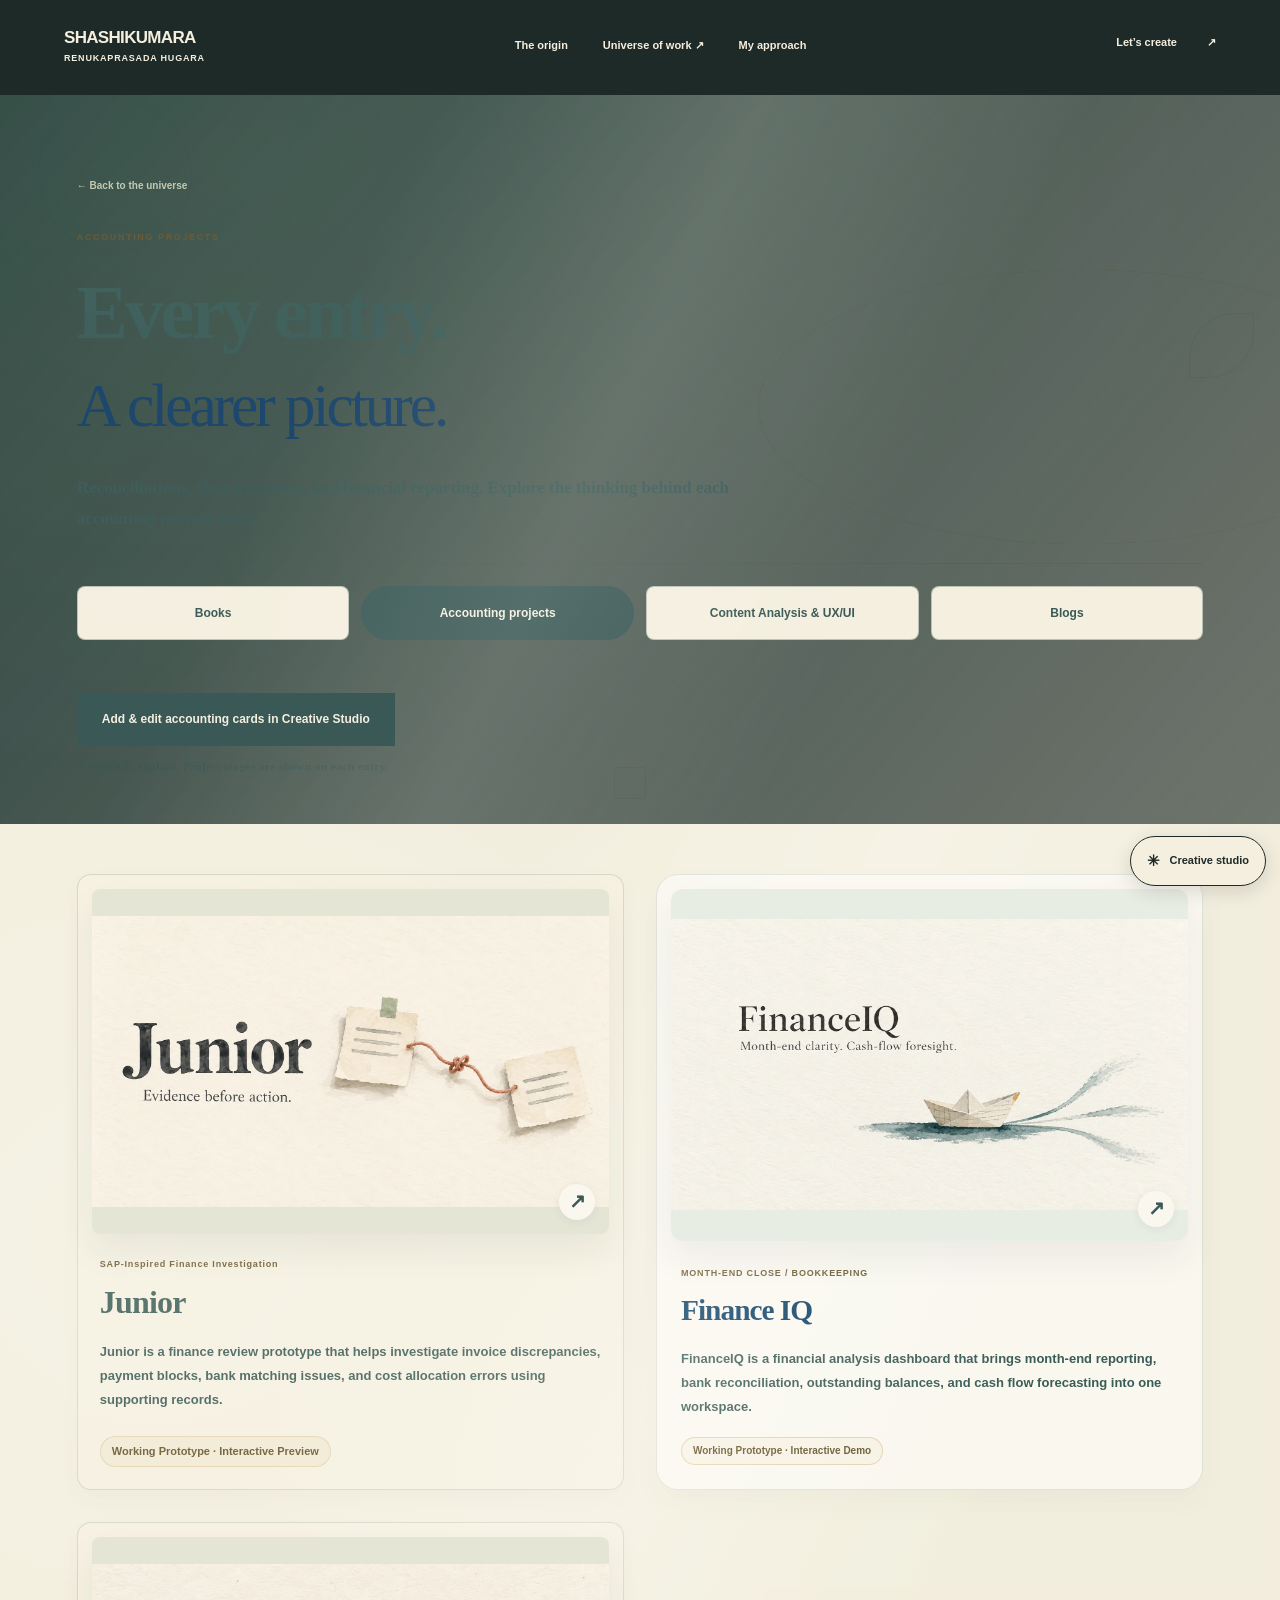
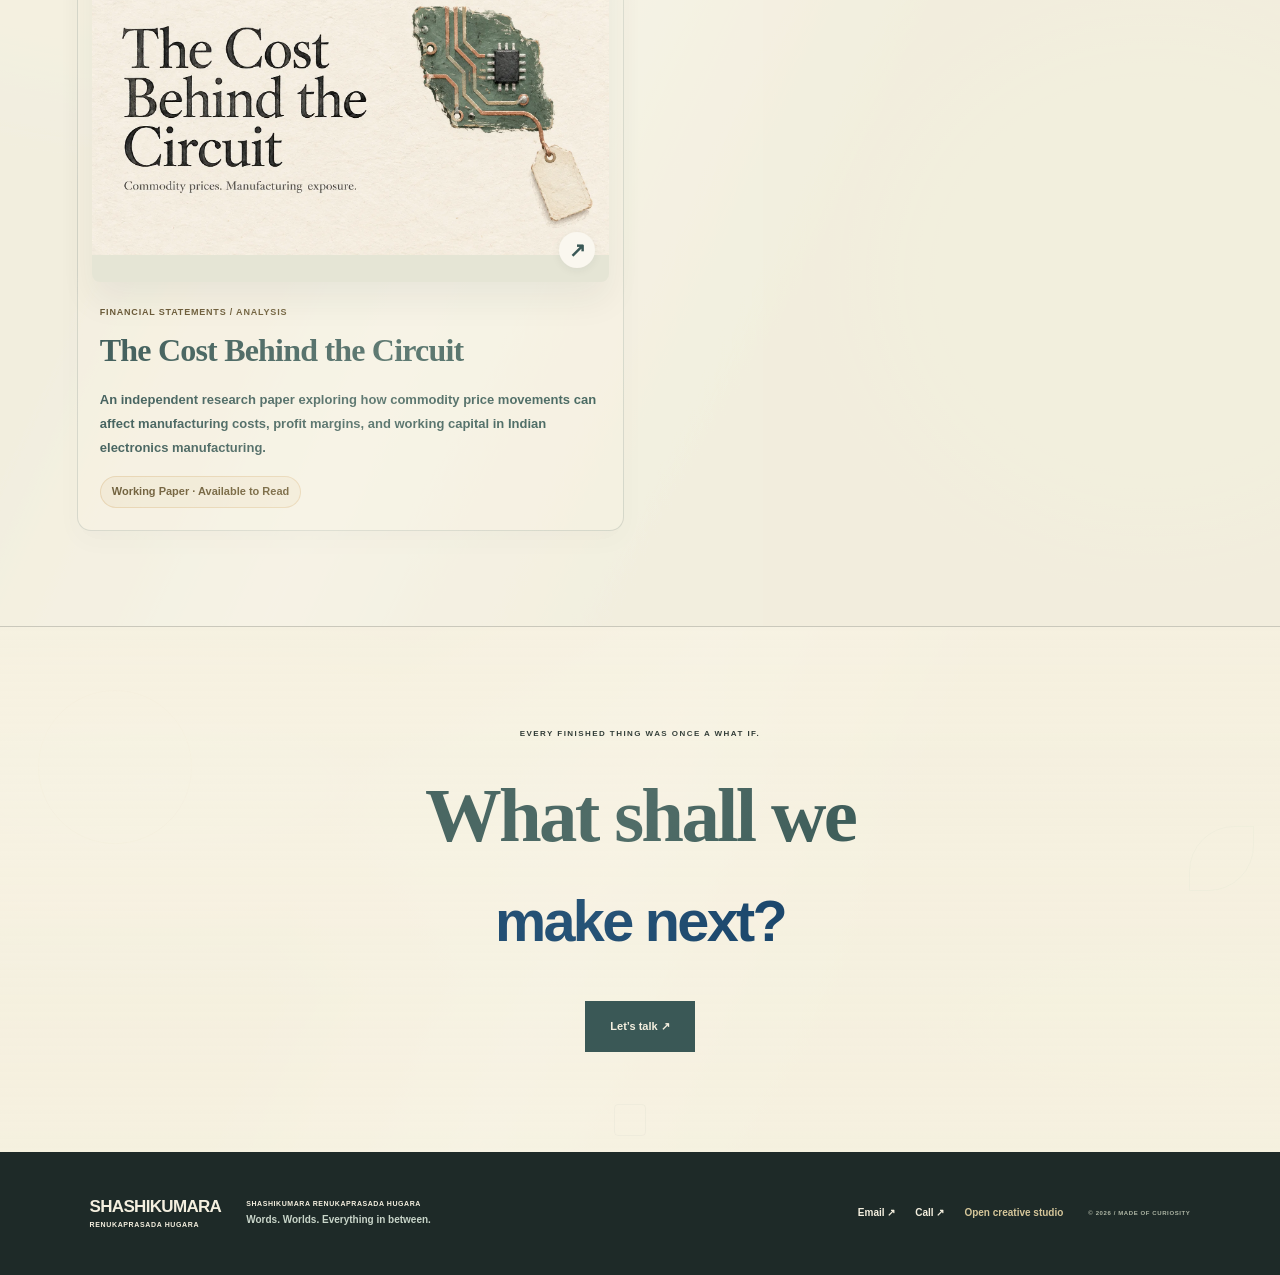
==== accounting.html @ 034eb995 "Upload my website" ====
<!doctype html><html lang="en"><head><meta charset="utf-8"><meta name="viewport" content="width=device-width,initial-scale=1"><title>Accounting projects | Universe of Work | SHASHIKUMARA RENUKAPRASADA HUGARA</title><meta name="description" content="Accounting project briefs by SHASHIKUMARA RENUKAPRASADA HUGARA: bank reconciliation, month-end close, and financial statement analysis."><meta name="theme-color" content="#12282b"><meta property="og:title" content="Accounting Projects | SHASHIKUMARA RENUKAPRASADA HUGARA"><meta property="og:description" content="Stories, considered experiences, and a curious perspective. Explore the work of SHASHIKUMARA RENUKAPRASADA HUGARA."><meta property="og:type" content="website"><link rel="icon" href="assets/mark.svg" type="image/svg+xml"><link rel="stylesheet" href="style.css?v=30"><link rel="stylesheet" href="revision.css?v=30"><link rel="stylesheet" href="immersive.css?v=30"><link rel="stylesheet" href="cinematic.css?v=30"><link rel="stylesheet" href="art-direction.css?v=30"><link rel="preload" href="assets/Knewave-Regular.ttf" as="font" type="font/ttf" crossorigin><script src="data.js?v=30" defer></script><script src="app.js?v=30" defer></script><script src="immersive.js?v=30" defer></script><script src="cinematic.js?v=30" defer></script><script src="art-direction.js?v=30" defer></script><script type="application/ld+json">{"@context":"https://schema.org","@type":"Person","name":"Shashikumara Renukaprasada Hugara","email":"shashikumarrh9945@gmail.com","telephone":"+917338044553","address":{"@type":"PostalAddress","addressRegion":"Karnataka","addressCountry":"IN"},"knowsAbout":["Writing","Product design","Data analytics"]}</script><link rel="stylesheet" href="drift.css?v=30"><script src="drift.js?v=30" defer></script><link rel="stylesheet" href="requested-type.css?v=30"><link rel="stylesheet" href="responsive.css?v=30"><link rel="stylesheet" href="entry.css?v=30"><script src="page-motion.js?v=30" defer></script><link rel="stylesheet" href="accounting.css?v=30"><link rel="stylesheet" href="final-polish.css?v=30"></head><body data-view="work" data-default-realm="accounting" class="accounting-page">
<div class="journey-progress" aria-hidden="true"><i></i></div><a class="skip" href="#main">Skip to content</a>
<header class="navigation"><a class="brand personal-brand" href="./" aria-label="Shashikumara home"><span>SHASHIKUMARA</span><span>RENUKAPRASADA HUGARA</span></a><nav aria-label="Main navigation"><a href="./#origin">The origin</a><a href="work.html">Universe of work <span aria-hidden="true">↗</span></a><a href="./#gallery">My approach</a></nav><a class="nav-contact" href="mailto:shashikumarrh9945@gmail.com">Let’s create <span aria-hidden="true">↗</span></a><button class="menu-toggle" aria-label="Open navigation" aria-expanded="false">☰</button></header>
<main id="main">
<div id="home-view" hidden>
<section class="threshold personal-hero" aria-labelledby="hero-title"><div class="background-scene"><div class="background-layer hero-wave" data-image="waves" style="background-image:url(assets/blue-waves.webp)"></div><div class="background-layer hero-sun" data-image="sun" style="background-image:url(assets/blue-circle-transparent.webp)"></div><div class="hero-paper"></div><div class="sea-swell swell-a" aria-hidden="true"></div><div class="sea-swell swell-b" aria-hidden="true"></div><div class="sea-swell swell-c" aria-hidden="true"></div></div><div class="hero-topline"><span>THE CREATIVE PRACTICE OF</span><span>KARNATAKA, INDIA / OPEN TO POSSIBILITIES</span></div><div class="hero-title-wrap"><p class="eyebrow" data-text="heroEyebrow"></p><h1 id="hero-title"><span data-text="heroLine"></span><em data-text="heroItalic"></em></h1><p class="hero-note" data-text="heroNote"></p><div class="hero-actions"><a class="button" href="work.html">Explore my work <span aria-hidden="true">↗</span></a><a class="hero-about" href="#origin">The person behind it →</a></div></div><div class="hero-margin-note">WORDS. WORLDS.<br>EVERYTHING IN BETWEEN.</div><div class="hero-bottom"><p>A PERSONAL SPACE FOR IDEAS WITH PURPOSE.</p><button id="motion" aria-pressed="false">Pause motion Ⅱ</button><span>SCROLL TO DISCOVER ↓</span></div></section>
<div id="sections">
<section id="origin" class="origin section" data-section="origin"><div class="section-label"><span>01 / THE ORIGIN</span><span>ABOUT ME</span></div><div class="origin-grid"><figure class="portrait-composition reveal"><div class="portrait-disc"></div><div class="portrait-dream" aria-hidden="true"></div><div class="portrait-gloss" aria-hidden="true"></div><div class="portrait-prism" aria-hidden="true"></div><div class="portrait-aura" aria-hidden="true"></div><div class="portrait-screen-shade" aria-hidden="true"></div><div class="portrait-screen-glow" aria-hidden="true"></div><span class="portrait-coordinate" aria-hidden="true">STILL CURIOUS.<br>ALWAYS BECOMING.</span><div class="portrait-orbit orbit-a" aria-hidden="true"></div><div class="portrait-orbit orbit-b" aria-hidden="true"></div><span class="portrait-satellite satellite-a" aria-hidden="true">✳</span><picture class="portrait-responsive"><img data-image="portrait" src="assets/about-preview.webp" alt="Portrait of SHASHIKUMARA RENUKAPRASADA HUGARA" width="1733" height="907" loading="lazy"></picture><figcaption>SHASHIKUMARA RENUKAPRASADA HUGARA</figcaption></figure><div class="origin-copy reveal"><span class="origin-side-note" aria-hidden="true">STORIES. DESIGN. DISCOVERY.</span><p class="tiny">SHASHIKUMARA RENUKAPRASADA HUGARA / THE PERSON BEHIND THE WORLDS</p><h2 data-text="originTitle">One person.<br>Many possible worlds.</h2><p data-text="originBody"></p><p data-text="originSecond"></p><div class="signature">SHASHIKUMARA RENUKAPRASADA HUGARA</div></div></div></section>
<section id="portals" class="portals section" data-section="portals"><div class="scene-motes" aria-hidden="true"><i></i><i></i><i></i></div><div class="background-layer portal-scenery" data-image="categoryCanopy" style="background-image:url(assets/canopy-final.webp)" aria-hidden="true"></div><div class="section-label"><span>02 / CHOOSE A REALM</span><span>DIFFERENT DOORS. THE SAME CURIOSITY.</span></div><div class="portals-intro reveal"><h2>Where shall we<br><em>wander next?</em></h2><p>Some doors open into stories.<br>Some open into things that could exist.<br>Choose the one that calls to you.</p></div><div class="portal-grid"><a class="portal portal-words reveal" href="books.html"><span class="portal-no">01 /</span><span class="portal-glyph" aria-hidden="true">Aa</span><div><small>WORDS THAT STAY</small><h3>The book realm</h3><p>Fiction, plays, and human possibilities.</p></div><span class="portal-arrow" aria-hidden="true">↗</span></a><a class="portal portal-accounting reveal" href="accounting.html"><span class="portal-no">02 /</span><span class="portal-glyph" aria-hidden="true">≋</span><div><small>DETAILS THAT ADD UP</small><h3>The accounting realm</h3><p>Reconciliations, reporting, and financial clarity.</p></div><span class="portal-arrow" aria-hidden="true">↗</span></a><a class="portal portal-products reveal" href="content-analysis.html"><span class="portal-no">03 /</span><span class="portal-glyph" aria-hidden="true">↗</span><div><small>IDEAS GIVEN FORM</small><h3>Content & UX/UI</h3><p>Experiences imagined with purpose.</p></div><span class="portal-arrow" aria-hidden="true">↗</span></a><a class="portal portal-data reveal" href="blogs.html"><span class="portal-no">04 /</span><span class="portal-glyph" aria-hidden="true">▥</span><div><small>THOUGHTS WORTH SHARING</small><h3>The blog realm</h3><p>Essays, observations, and ideas to stay with.</p></div><span class="portal-arrow" aria-hidden="true">↗</span></a></div></section>
<section id="featured" class="featured section" data-section="featured"><div class="scene-motes" aria-hidden="true"><i></i><i></i><i></i></div><div class="background-layer feature-scenery" data-image="waves" style="background-image:url(assets/blue-waves.webp)" aria-hidden="true"></div><div class="scene-orbit" aria-hidden="true"></div><div class="section-label"><span>03 / WORLDS TAKING SHAPE</span><a href="blogs.html">READ THE BLOGS ↗</a></div><div class="featured-title reveal"><h2 data-text="workTitle"></h2><p data-text="workIntro"></p></div><div id="featured-grid" class="featured-grid"></div></section>
<section id="writing" class="writing section" data-section="writing"><div class="writing-text reveal"><p class="eyebrow">04 / THE UNWRITTEN</p><h2 data-text="writingTitle"></h2><p data-text="writingBody"></p><a class="button button-light" href="books.html">Step into the stories <span aria-hidden="true">↗</span></a></div><div class="writing-art" aria-hidden="true"><div class="background-layer writing-scenery" data-image="yellow" style="background-image:url(assets/yellow-lines.webp)"></div><div class="writing-words">A WORD.<br>A WORLD.<br>A WAY IN.</div></div></section>
<section id="gallery" class="gallery section practice" data-section="gallery"><div class="background-layer practice-scenery" data-image="purple" style="background-image:url(assets/purple-contours.webp)" aria-hidden="true"></div><div class="section-label"><span>05 / HOW I WORK</span><span>IMAGINATION WITH INTENTION</span></div><div class="gallery-title reveal"><h2>LOOK CLOSER.<br>THINK FURTHER.</h2><p>A little curiosity can change the question.<br>A considered decision can change the experience.</p></div><div class="practice-grid"><article><span>01 / UNDERSTAND</span><h3>Start with people.</h3><p>Ask what matters, listen to the context, and understand the real question before chasing a solution.</p></article><article><span>02 / EXPLORE</span><h3>Make possibilities visible.</h3><p>Use words, sketches, journeys, and data to give an idea enough form to question it.</p></article><article><span>03 / REFINE</span><h3>Give every detail a reason.</h3><p>Keep the useful. Rework the unclear. Let evidence and careful judgement shape what comes next.</p></article></div></section>
<section id="contact" class="contact section" data-section="contact"><div class="background-layer contact-scenery" data-image="green" style="background-image:url(assets/green-contours.webp)" aria-hidden="true"></div><div class="contact-light" aria-hidden="true"></div><div class="section-label"><span>06 / AN OPEN DOOR</span><span>LET’S FOLLOW THE WHAT IF.</span></div><div class="contact-main"><div class="reveal"><h2 data-text="contactTitle"></h2><p data-text="contactBody"></p><a class="contact-email" href="mailto:shashikumarrh9945@gmail.com">shashikumarrh9945@gmail.com <span aria-hidden="true">↗</span></a></div><div class="contact-compass" aria-hidden="true"><span>LET’S CREATE</span><i></i><b>✳</b></div></div><div class="contact-details"><a href="tel:+917338044553">+91 73380 44553</a><span>Karnataka, India</span><a href="mailto:shashikumarrh9945@gmail.com?subject=Let%27s%20create%20something">Begin a conversation ↗</a></div></section>
</div></div>
<div id="work-view"><section class="work-intro section"><div class="scene-motes" aria-hidden="true"><i></i><i></i><i></i></div><div class="background-layer work-sky" data-image="purple" style="background-image:url(assets/purple-contours.webp)" aria-hidden="true"></div><div class="work-orbit" aria-hidden="true"></div><a class="back-link" href="./">← Back to the universe</a><p class="eyebrow">ACCOUNTING PROJECTS</p><h1>Every entry.<br><em>A clearer picture.</em></h1><p>Reconciliations, close processes, and financial reporting. Explore the thinking behind each accounting project brief.</p><nav class="accounting-breadcrumb category-navigation" aria-label="Project categories"><a href="books.html">Books</a><a href="accounting.html">Accounting projects</a><a href="content-analysis.html">Content Analysis & UX/UI</a><a href="blogs.html">Blogs</a></nav><button class="accounting-edit-launch button" id="accounting-edit-open" type="button">Add & edit accounting cards in Creative Studio</button><p class="work-status" role="status" id="work-status"></p></section><div class="work-field"><div class="background-layer work-landscape" data-image="green" style="background-image:url(assets/green-contours.webp)" aria-hidden="true"></div><div class="all-projects section" id="all-projects"></div></div><section class="work-outro section"><div class="scene-motes" aria-hidden="true"><i></i><i></i><i></i></div><div class="background-layer outro-scenery" data-image="waves" style="background-image:url(assets/blue-waves.webp)" aria-hidden="true"></div><p>EVERY FINISHED THING WAS ONCE A WHAT IF.</p><h2>What shall we<br><em>make next?</em></h2><a class="button" href="mailto:shashikumarrh9945@gmail.com">Let’s talk ↗</a></section></div>
</main>
<footer><a class="brand personal-brand" href="./"><span>SHASHIKUMARA</span><span>RENUKAPRASADA HUGARA</span></a><p>SHASHIKUMARA RENUKAPRASADA HUGARA<br><span>Words. Worlds. Everything in between.</span></p><div><a href="mailto:shashikumarrh9945@gmail.com">Email ↗</a><a href="tel:+917338044553">Call ↗</a><button id="studio-open">Open creative studio</button></div><small>© <span id="year">2026</span> / MADE OF CURIOSITY</small></footer>
<div class="studio-launch"><button id="edit-launch" aria-label="Open website editor">✳ <span>Creative studio</span></button></div>
<aside id="studio" hidden aria-labelledby="studio-title"><div class="studio-header"><div><small>YOUR PERSONAL EDITING SPACE</small><h2 id="studio-title">Creative studio</h2></div><button id="studio-close" aria-label="Close editor">×</button></div><p class="studio-note">Changes are saved in this browser only. Download the website ZIP to publish them everywhere. Visitors can only change their own local view.</p><div class="studio-tabs" role="group" aria-label="Editor controls"><button data-panel="accounting">Cards · add & edit</button><button data-panel="content" class="selected">Content</button><button data-panel="layout">Layout</button><button data-panel="style">Style</button></div><div class="studio-panel" data-panel-body="accounting" hidden><h3 id="cards-panel-title">Add & edit cards</h3><p>All cards for this page appear below. Edit each card’s link, cover and descriptions, then save. Export the website to publish your changes.</p><label>Add a card to<select id="new-card-realm"><option value="writing">Books</option><option value="accounting">Accounting projects</option><option value="content">Content analysis</option><option value="product">UX/UI & product design</option><option value="data">Data analysis</option><option value="blogs">Blogs</option></select></label><button type="button" class="studio-button strong" id="add-project-card">＋ Add card</button><div id="accounting-card-editors"></div></div><div class="studio-panel" data-panel-body="content"><h3>Write your world</h3><p>Click any outlined text on the page to edit it directly. Changes save when you finish editing.</p><h3>Replace an image</h3><p>Drop an image onto an outlined image, or select it below. JPG, PNG, WebP and GIF are accepted up to 8 MB; GIFs become still images.</p><label>Image to replace<select id="image-target"></select></label><div id="studio-drop" class="studio-drop">Drop an image here to replace the selected image or background.</div><label class="file-label">Choose a new image<input type="file" id="image-upload" accept="image/jpeg,image/png,image/webp,image/gif"></label><h3>Project details</h3><label>Choose project<select id="project-target"></select></label><div class="project-cover-editor"><img id="project-cover-preview" alt="Selected project cover"><label class="file-label">Upload cover image<input type="file" id="project-cover-upload" accept="image/jpeg,image/png,image/webp,image/gif"></label><div id="project-cover-drop" class="studio-drop" tabindex="0">Drop a cover image here, or use Upload cover image.</div></div><label>Project link<input id="project-url" type="url" inputmode="url" placeholder="https://your-project.netlify.app" maxlength="2048"></label><p class="studio-help">The cover opens this link when clicked. Leave it blank to open the project details.</p><label>Card label<input id="project-label" maxlength="150"></label><label>Project status<input id="project-status" maxlength="150"></label><label>Title<input id="project-title" maxlength="100"></label><label>Short description<textarea id="project-tagline" rows="2" maxlength="300"></textarea></label><label>Project description<textarea id="project-description" rows="4" maxlength="8000"></textarea></label><label>The thinking behind it<textarea id="project-decision" rows="4" maxlength="8000"></textarea></label><label>Where it stands<textarea id="project-next" rows="3" maxlength="8000"></textarea></label><button class="studio-button" id="save-project">Save card changes</button></div><div class="studio-panel" data-panel-body="layout" hidden><h3>Rearrange the journey</h3><p>Drag rows to change section order. The arrow buttons work on touch screens and with a keyboard. Hide a section without deleting it.</p><div id="section-sort"></div><h3>Rearrange projects</h3><div id="project-sort"></div></div><div class="studio-panel" data-panel-body="style" hidden><h3>The palette</h3><div class="colour-fields"><label>Ink<input type="color" data-colour="ink"></label><label>Ivory<input type="color" data-colour="cream"></label><label>Accent<input type="color" data-colour="accent"></label><label>Moss<input type="color" data-colour="moss"></label></div><label>Typography<select id="font-select"><option value="editorial">Brush × vintage serif × characterful sans</option><option value="modern">Modern sans × italic serif</option><option value="literary">Literary serif × humanist sans</option></select></label><button class="studio-button" id="reset-theme">Restore original palette</button></div><div class="studio-bottom"><p id="studio-status" role="status">Ready to make it yours.</p><button id="export-site" class="studio-button strong">Download edited website ZIP ↓</button><div><button id="export-json">Export settings</button><label class="import-label">Import settings<input id="import-json" type="file" accept="application/json,.json"></label></div><button id="reset-site">Reset this browser’s changes</button></div></aside>
<dialog id="project-dialog" aria-labelledby="project-dialog-title"><button class="dialog-close" aria-label="Close project">×</button><div id="project-dialog-body"></div></dialog>

<div id="toast" role="status"></div>
<noscript><style>#entrance{display:none}.reveal{opacity:1!important;transform:none!important}.studio-launch,#studio-open,#motion{display:none}</style><p class="noscript-note">JavaScript enables the project cards and local editing studio. The story and contact links remain available.</p></noscript>
</body></html>
---- style.css ----
:root{--ink:#12282b;--cream:#f4efdf;--accent:#c78d36;--moss:#718b64;--serif:Georgia,'Times New Roman',serif;--sans:'Segoe UI',Arial,sans-serif;--display:var(--serif);--line:color-mix(in srgb,var(--ink) 20%,transparent)}*{box-sizing:border-box}html{scroll-behavior:smooth;scroll-padding-top:25px}body{margin:0;background:var(--cream);color:var(--ink);font:15px/1.75 var(--sans);-webkit-font-smoothing:antialiased}body[data-font=modern]{--display:var(--sans)}body[data-font=literary]{--display:'Palatino Linotype',Palatino,Georgia,serif;--sans:Verdana,'Segoe UI',sans-serif}a{color:inherit;text-decoration:none}button,input,select,textarea{font:inherit}button{cursor:pointer}button,a,summary,input,textarea,select{-webkit-tap-highlight-color:transparent}button:focus-visible,a:focus-visible,input:focus-visible,select:focus-visible,textarea:focus-visible{outline:3px solid var(--accent);outline-offset:4px}button{color:inherit}img{display:block;max-width:100%}[hidden]{display:none!important}h1,h2,h3,p,figure{margin:0}h1,h2,h3{font-family:var(--display);font-weight:400;line-height:1.08;letter-spacing:-.05em}h2{font-size:clamp(38px,4.8vw,76px)}em{font-family:var(--serif);font-weight:400}p{white-space:pre-line}button{border:0}small{font-size:10px}.section{padding:100px 7vw}.section-label{display:flex;justify-content:space-between;gap:20px;font-size:9px;font-weight:650;letter-spacing:.15em;padding-bottom:24px;border-bottom:1px solid var(--line);margin-bottom:60px}.section-label a{text-decoration:underline;text-underline-offset:5px}.eyebrow,.tiny{font-size:9px;letter-spacing:.18em;font-weight:600}.skip{position:fixed;top:-100px;left:20px;z-index:200;background:var(--cream);color:var(--ink);padding:12px}.skip:focus{top:15px}.navigation{position:absolute;top:0;left:0;width:100%;z-index:15;display:flex;align-items:center;gap:35px;padding:32px 5vw;color:#f4efdf}.brand{font-family:var(--serif);font-size:30px;letter-spacing:-.065em;display:inline-flex;gap:12px;align-items:center;line-height:1}.brand-mark{font-size:27px;color:var(--accent);font-family:var(--sans)}.navigation nav{display:flex;gap:35px;margin:auto;font-size:11px}.navigation nav a{position:relative}.navigation nav a:after{content:'';position:absolute;height:1px;width:0;background:currentColor;bottom:-5px;left:0;transition:width .25s}.navigation nav a:hover:after{width:100%}.nav-contact{border-bottom:1px solid #ffffff70;padding-bottom:4px;font-size:11px;display:flex;gap:30px}.menu-toggle{display:none;background:none;color:inherit;font-size:24px}.threshold{position:relative;min-height:850px;height:100svh;max-height:1200px;background:#0c1a2a;color:#f4efdf;overflow:hidden;isolation:isolate}.threshold:after{content:'';position:absolute;inset:0;z-index:-1;background:radial-gradient(ellipse at 28% 35%,#152e39b0,transparent 65%),linear-gradient(90deg,#0b1928dd,#101c29aa 40%,#0b152166)}.hero-grain{position:absolute;inset:0;opacity:.13;background-image:url("data:image/svg+xml,%3Csvg viewBox='0 0 180 180' xmlns='http://www.w3.org/2000/svg'%3E%3Cfilter id='n'%3E%3CfeTurbulence type='fractalNoise' baseFrequency='.8' numOctaves='3' stitchTiles='stitch'/%3E%3C/filter%3E%3Crect width='100%25' height='100%25' opacity='.7' filter='url(%23n)'/%3E%3C/svg%3E");pointer-events:none;z-index:2}.hero-plate{position:absolute;width:48%;height:125%;object-fit:cover;right:5%;top:-10%;z-index:-2;opacity:.9;mix-blend-mode:screen;will-change:transform}.hero-hand{position:absolute;width:30%;height:72%;object-fit:cover;right:-6%;bottom:-2%;z-index:-1;opacity:.54;mix-blend-mode:screen;mask-image:linear-gradient(90deg,transparent,#000 35%,#000 70%,transparent);will-change:transform}.hero-topline{position:absolute;top:137px;left:7vw;right:7vw;display:flex;justify-content:space-between;font-size:8px;letter-spacing:.16em;opacity:.65}.hero-title-wrap{position:relative;padding:220px 7vw 0;z-index:3;max-width:900px}.hero-title-wrap .eyebrow{color:#d7ba82;margin-bottom:25px}.hero-title-wrap h1{font-size:clamp(42px,5.4vw,86px);line-height:1.12;max-width:790px;letter-spacing:-.055em}.hero-title-wrap h1 span,.hero-title-wrap h1 em{display:block}.hero-title-wrap h1 em{color:#d5b982}.hero-note{font-size:12px;line-height:1.9;color:#bcc6c7;max-width:310px;margin-top:25px}.enter-link{display:inline-flex;align-items:center;gap:18px;margin-top:30px;font-size:13px}.enter-icon{width:52px;height:52px;border:1px solid #c8b38a70;border-radius:50%;display:grid;place-items:center;font-size:24px;transition:transform .3s,background .3s}.enter-link:hover .enter-icon{transform:rotate(-45deg);background:#c78d3620}.enter-link small{font-size:6px;letter-spacing:.17em;color:#a7b0b6;display:block;margin-top:3px}.hero-name{position:absolute;left:6%;bottom:5%;font-family:var(--serif);font-size:clamp(110px,20vw,340px);letter-spacing:-.075em;line-height:.8;color:#f2ead8;z-index:2;pointer-events:none;text-shadow:0 10px 60px #06142230}.hero-name>span{display:inline-block;font-family:var(--sans);font-size:.48em;margin-left:.25em;vertical-align:15%;color:var(--accent);animation:rotate 60s linear infinite}.hero-bottom{position:absolute;bottom:22px;left:7vw;right:7vw;display:flex;justify-content:space-between;align-items:end;font-size:7px;letter-spacing:.13em;z-index:5}.hero-bottom p{font-size:6px;line-height:1.7;color:#b6bec1}.hero-bottom button{background:none;color:#c4c8cb;font-size:8px;padding:5px 10px;border:1px solid #ffffff30;border-radius:20px}.hero-orbits{position:absolute;width:680px;height:680px;top:14%;right:2%;z-index:0;pointer-events:none}.hero-orbits i{position:absolute;inset:0;border:1px solid #d9c48c22;border-radius:50%;transform:rotateX(40deg) rotateZ(20deg)}.hero-orbits i:nth-child(2){inset:13%;transform:rotateX(65deg) rotateZ(-40deg)}.hero-orbits i:nth-child(3){inset:28%;border-color:#d9c48c44}.orbit-word{position:absolute;right:6%;top:48%;writing-mode:vertical-rl;font-size:7px;letter-spacing:.5em;color:#b5a67d;animation:breathe 8s ease-in-out infinite}.origin{padding-top:105px;padding-bottom:105px}.origin-grid{display:grid;grid-template-columns:1fr 1fr;gap:8vw;align-items:center}.portrait-composition{position:relative;padding-bottom:30px}.portrait-composition img{width:100%;position:relative;z-index:1;object-fit:cover;border-radius:120px 120px 0 0;aspect-ratio:1.13}.portrait-composition figcaption{margin-top:16px;font-size:7px;letter-spacing:.14em;position:relative;z-index:1}.portrait-disc{position:absolute;inset:-25px 30px 45px -25px;border:1px solid var(--accent);border-radius:140px 140px 0 0;transform:rotate(-4deg)}.portrait-stamp{position:absolute;right:-25px;bottom:15px;width:100px;height:100px;border-radius:50%;background:var(--moss);color:var(--cream);display:grid;place-content:center;font:9px/1.7 var(--sans);letter-spacing:.08em;text-align:center;transform:rotate(-12deg);z-index:2}.origin-copy .tiny{color:var(--moss);margin-bottom:25px}.origin-copy h2{font-size:clamp(36px,4.2vw,65px);white-space:pre-line;margin-bottom:28px}.origin-copy>p:not(.tiny){font-size:12px;line-height:1.95;color:color-mix(in srgb,var(--ink) 75%,transparent);margin-bottom:16px}.signature{font:italic 28px var(--serif);margin-top:25px}.signature span{font:20px var(--sans);margin-left:15px;color:var(--accent)}.portals{background:#e8e5d5;padding-top:70px;padding-bottom:90px}.portals-intro{display:flex;justify-content:space-between;align-items:end;gap:40px;margin-bottom:45px}.portals-intro p{font-size:12px;color:#667064}.portal-grid{display:grid;grid-template-columns:repeat(3,1fr);gap:22px}.portal{min-height:410px;position:relative;border:1px solid #12282b20;overflow:hidden;isolation:isolate;display:flex;align-items:end;padding:27px;color:var(--ink);transition:transform .4s,box-shadow .4s}.portal:after{content:'';position:absolute;inset:0;background:linear-gradient(transparent 25%,#f4efdf 80%);z-index:-1}.portal img{position:absolute;inset:0;width:100%;height:100%;object-fit:cover;z-index:-2;transition:transform .7s}.portal:hover{transform:translateY(-8px);box-shadow:0 15px 25px #12282b14}.portal:hover img{transform:scale(1.06)}.portal-no{position:absolute;top:25px;left:25px;font:italic 18px var(--serif);background:#f4efdfd9;border-radius:50%;width:35px;height:35px;display:grid;place-items:center}.portal small{font-size:7px;letter-spacing:.15em}.portal h3{font-size:30px;margin:12px 0}.portal p{font-size:10px;max-width:190px}.portal-arrow{position:absolute;right:20px;bottom:28px;font-size:25px}.featured{background:var(--cream)}.featured-title{display:flex;justify-content:space-between;gap:50px;align-items:end;margin-bottom:45px}.featured-title h2{white-space:pre-line;max-width:690px}.featured-title p{max-width:230px;font-size:12px;color:#68736f}.featured-grid{display:grid;grid-template-columns:1fr 1fr;gap:30px}.work-card{min-width:0}.card-visual{display:block;width:100%;aspect-ratio:1.4;overflow:hidden;position:relative;background:#ded7c7;padding:0;border-radius:3px;text-align:left}.card-visual img{width:100%;height:100%;object-fit:cover;transition:transform .8s}.card-visual:hover img{transform:scale(1.05)}.card-arrow{position:absolute;bottom:18px;right:18px;border-radius:50%;width:40px;height:40px;display:grid;place-items:center;background:var(--cream);color:var(--ink);font-size:23px}.card-info{display:flex;justify-content:space-between;gap:15px;align-items:start;padding-top:20px}.card-label{font-size:7px;letter-spacing:.12em;color:var(--moss);font-weight:650}.card-title{font-size:29px;margin-top:11px;text-align:left;background:none;padding:0;font-family:var(--display);letter-spacing:-.04em;line-height:1.2}.card-tagline{font-size:11px;color:#73756c;margin-top:8px}.card-status{font-size:8px;max-width:105px;text-align:right;color:#777c70;line-height:1.5;margin-top:3px}.writing{padding:0;display:grid;grid-template-columns:1fr 1fr;min-height:660px;background:var(--ink);color:var(--cream)}.writing-text{padding:95px 6vw 90px 7vw;align-self:center}.writing-text .eyebrow{color:#c9b47a}.writing-text h2{font-size:clamp(35px,4.3vw,65px);white-space:pre-line;line-height:1.18;margin:28px 0}.writing-text>p:not(.eyebrow){max-width:320px;color:#bac5b8;font-size:12px}.button{display:inline-flex;align-items:center;justify-content:space-between;gap:40px;padding:15px 24px;background:var(--ink);color:var(--cream);font-size:11px;border:1px solid transparent;transition:transform .2s}.button:hover{transform:translateY(-3px)}.button-light{background:var(--cream);color:var(--ink);margin-top:30px}.writing-art{position:relative;overflow:hidden;min-height:550px}.writing-art img{width:100%;height:100%;position:absolute;object-fit:cover}.writing-art:after{content:'';position:absolute;inset:0;background:linear-gradient(transparent 50%,#12282b99)}.writing-art-ring{position:absolute;inset:12%;border:1px solid #f4efdf80;border-radius:50%;transform:rotateX(40deg);z-index:1}.writing-art-label{position:absolute;bottom:40px;left:40px;font-size:8px;letter-spacing:.16em;line-height:1.8;z-index:1}.gallery-title{display:flex;justify-content:space-between;align-items:end;gap:40px;margin-bottom:45px}.gallery-title p{font-size:12px;color:#6b756a}.atlas-grid{display:grid;grid-template-columns:1.1fr .85fr 1fr;grid-auto-rows:230px;gap:18px}.atlas-frame{position:relative;overflow:hidden;background:#e0d8c5;padding:0;cursor:zoom-in}.atlas-frame:first-child{grid-row:span 2}.atlas-frame:nth-child(4){grid-row:span 2}.atlas-frame img{height:100%;width:100%;object-fit:cover;transition:transform .7s}.atlas-frame:hover img{transform:scale(1.05)}.atlas-frame span{position:absolute;bottom:13px;left:15px;background:#f4efdfde;font-size:8px;padding:4px 9px;letter-spacing:.04em}.palette-strip{display:flex;align-items:center;gap:30px;padding-top:30px}.palette-strip img{width:190px;height:30px;object-fit:cover}.palette-strip span{font-size:7px;letter-spacing:.16em;color:#7c7d6a}.contact{background:#ded8bd;padding-top:65px;padding-bottom:35px}.contact-main{display:flex;align-items:center;justify-content:space-between;gap:50px}.contact h2{white-space:pre-line;font-size:clamp(42px,5.6vw,85px)}.contact-main p{font-size:12px;max-width:350px;margin-top:25px;color:#697060}.contact-email{display:inline-flex;gap:25px;align-items:center;border-bottom:1px solid var(--ink);padding-bottom:9px;font-size:clamp(12px,1.6vw,22px);margin-top:30px;word-break:break-all}.contact-email span{font-size:28px}.contact-compass{width:230px;height:230px;border:1px solid #12282b44;border-radius:50%;display:grid;place-items:center;position:relative;flex-shrink:0}.contact-compass:after{content:'';position:absolute;inset:18px;border:1px solid #12282b33;border-radius:50%}.contact-compass>span{position:absolute;top:32px;font:13px var(--serif);letter-spacing:.1em}.contact-compass b{font-size:100px;font-weight:400;color:var(--moss);line-height:1;animation:rotate 50s linear infinite}.contact-compass i{position:absolute;inset:-18px;border:1px dashed #12282b30;border-radius:50%;animation:rotate 90s linear infinite}.contact-details{display:flex;justify-content:space-between;gap:20px;border-top:1px solid #12282b30;margin-top:65px;padding-top:25px;font-size:10px}footer{background:var(--ink);color:var(--cream);padding:45px 7vw;display:flex;align-items:center;gap:40px}footer .brand span{color:var(--accent)}footer p{font-size:7px;letter-spacing:.08em;line-height:1.9}footer p>span{font-size:10px;letter-spacing:0;color:#b8c1b3}footer>div{display:flex;gap:20px;margin-left:auto;font-size:10px}footer button{background:none;color:#d5c69a;font-size:10px;padding:0}footer small{font-size:6px;letter-spacing:.1em;color:#aeb6a5}.studio-launch{position:fixed;bottom:20px;right:20px;z-index:35}.studio-launch>button{display:flex;align-items:center;gap:10px;background:var(--cream);color:var(--ink);border:1px solid var(--ink);padding:11px 16px;border-radius:30px;box-shadow:0 5px 20px #0002;font-size:15px}.studio-launch span{font-size:10px}.reveal{opacity:1;transform:none}.enhanced .reveal{opacity:0;transform:translateY(22px);transition:opacity .8s,transform .8s}.enhanced .reveal.visible{opacity:1;transform:none}.motion-paused *,.motion-paused *:before,.motion-paused *:after{animation-play-state:paused!important;scroll-behavior:auto!important}.motion-paused .reveal{opacity:1!important;transform:none!important;transition:none!important}.work-intro{padding-top:160px;padding-bottom:40px;background:var(--ink);color:var(--cream)}body[data-view=work] .navigation{background:var(--ink)}.back-link{font-size:10px;color:#c3c6ad;display:inline-block;margin-bottom:35px}.work-intro h1{font-size:clamp(50px,7.5vw,115px);margin:25px 0}.work-intro>p:not(.eyebrow){font-size:12px;color:#c0c9b8}.filters{display:flex;gap:10px;flex-wrap:wrap;margin-top:45px}.filters button{background:transparent;color:var(--cream);border:1px solid #f4efdf50;border-radius:25px;padding:10px 18px;font-size:10px}.filters button[aria-pressed=true]{background:var(--cream);color:var(--ink);border-color:var(--cream)}.filters button>span{margin-left:10px;font-size:8px}.work-status{font-size:9px!important;margin-top:20px}.all-projects{display:grid;grid-template-columns:1fr 1fr;gap:55px 30px;padding-top:55px}.all-projects .work-card:nth-child(3n){grid-column:1/-1;display:grid;grid-template-columns:1.25fr 1fr;gap:40px;align-items:center}.all-projects .work-card:nth-child(3n) .card-visual{aspect-ratio:1.8}.all-projects .work-card:nth-child(3n) .card-info{display:block}.all-projects .work-card:nth-child(3n) .card-title{font-size:45px}.all-projects .work-card:nth-child(3n) .card-status{text-align:left;max-width:none;margin-top:20px}.work-outro{text-align:center;border-top:1px solid var(--line)}.work-outro>p{font-size:8px;letter-spacing:.18em}.work-outro h2{margin:25px 0}.work-outro .button{margin-top:10px}dialog{color:var(--ink);background:var(--cream);border:0;width:min(980px,calc(100% - 30px));padding:0;max-height:92svh;box-shadow:0 30px 100px #0007}dialog::backdrop{background:#081a24db;backdrop-filter:blur(8px)}.dialog-close{position:sticky;top:12px;float:right;margin:12px 12px -52px 0;width:36px;height:36px;border-radius:50%;background:var(--cream);color:var(--ink);font-size:26px;z-index:2;box-shadow:0 2px 10px #0002}#project-dialog-body>img{width:100%;aspect-ratio:1.9;object-fit:cover}.project-modal-copy{padding:35px 50px 50px}.project-modal-copy .eyebrow{font-size:8px;color:var(--moss)}.project-modal-copy h2{font-size:48px;margin:20px 0}.project-modal-copy h3{font-size:28px;margin:30px 0 15px}.project-modal-copy p{font-size:13px;line-height:1.9}.project-modal-copy .modal-status{font-size:10px;padding:12px 0;margin:20px 0;border-block:1px solid var(--line);color:#6a776d}.project-modal-copy .button{margin-top:25px}#image-dialog{background:#101d23;padding:20px;width:min(1050px,calc(100% - 25px));color:#f4efdf}#image-dialog-img{max-height:78svh;width:100%;object-fit:contain}#image-dialog-caption{font-size:11px;margin-top:15px;text-align:center}.noscript-note{padding:20px;font-size:12px}#studio{position:fixed;top:0;right:0;width:370px;max-width:100%;height:100svh;background:#fcfaf5;color:#182b2d;z-index:70;box-shadow:-15px 0 60px #0003;overflow:auto;font-family:'Segoe UI',sans-serif;line-height:1.6;border-left:1px solid #ddd}.studio-header{display:flex;gap:20px;justify-content:space-between;align-items:center;padding:25px 22px 15px}.studio-header small{font-size:7px;letter-spacing:.12em}.studio-header h2{font:29px Georgia,serif;letter-spacing:-.04em;margin-top:6px}.studio-header button{background:none;font-size:28px}.studio-note{padding:0 22px 20px;font-size:10px;color:#6b756e;white-space:normal}.studio-tabs{display:flex;border-block:1px solid #d8ddd5;position:sticky;top:0;background:#fcfaf5;z-index:2}.studio-tabs button{flex:1;background:none;font-size:11px;padding:12px}.studio-tabs button.selected{background:#e7ebdf;font-weight:700}.studio-panel{padding:10px 22px 25px}.studio-panel h3{font:20px Georgia,serif;margin:20px 0 10px;letter-spacing:-.03em}.studio-panel p{font-size:10px;color:#65736b;margin-bottom:15px;white-space:normal}.studio-panel label{font-size:10px;display:block;margin-top:15px}.studio-panel input:not([type=color]),.studio-panel select,.studio-panel textarea{width:100%;background:white;border:1px solid #bfc7bc;border-radius:4px;font-size:12px;padding:9px;margin-top:6px;color:#182b2d}.studio-panel input[type=color]{display:block;width:100%;height:40px;margin-top:7px;border:1px solid #c9cec1;background:white}.file-label input{font-size:10px!important}.studio-button{padding:11px 15px;background:#e7ebdf;border:1px solid #c3cbbd;color:#182b2d;font-size:11px;border-radius:4px;margin-top:15px}.studio-button.strong{background:#183533;color:#fcfaf5;width:100%;border-color:#183533}.colour-fields{display:grid;grid-template-columns:1fr 1fr;gap:0 15px}.studio-bottom{padding:20px 22px 30px;border-top:1px solid #d3dbce}.studio-bottom>p{font-size:10px;color:#526d58}.studio-bottom>div{display:flex;gap:20px;justify-content:space-between;margin-top:18px}.studio-bottom>div button,.import-label{background:none;font-size:10px;text-decoration:underline;padding:0;cursor:pointer}.import-label input{display:none}#reset-site{font-size:9px;color:#84543c;text-decoration:underline;background:none;margin-top:22px;padding:0}.sort-row{display:flex;align-items:center;gap:6px;background:white;border:1px solid #d0d7c9;padding:10px 8px;font-size:10px;margin:7px 0;border-radius:4px;cursor:grab}.sort-row .handle{font-size:16px;color:#7c8b75}.sort-row .sort-name{flex:1}.sort-row button{font-size:12px;background:#eef0e8;padding:3px 6px;border-radius:3px}.sort-row input{width:auto!important;margin:0!important}.sort-row.drag-over{border:2px dashed #73805c}.editing [data-text]{outline:1px dashed #ba8c38;outline-offset:5px;cursor:text;min-height:1em}.editing [data-image]{outline:2px dashed #ba8c38;outline-offset:-5px}.editing .project-card{outline:1px dashed #ba8c3860}.drop-active{outline:5px solid #e2b148!important;filter:brightness(1.1)}#toast{position:fixed;bottom:25px;left:50%;transform:translateX(-50%) translateY(25px);max-width:90vw;background:#142f2d;color:#fcfaf5;padding:12px 22px;font-size:12px;border-radius:25px;z-index:100;opacity:0;pointer-events:none;transition:opacity .2s,transform .2s}#toast.on{opacity:1;transform:translateX(-50%) translateY(0)}@keyframes rotate{to{rotate:360deg}}@keyframes breathe{50%{opacity:.4}}@media(min-width:1700px){.section{padding-inline:max(7vw,calc((100vw - 1500px)/2))}.hero-title-wrap{padding-top:250px}.hero-name{bottom:7%}}@media(max-width:1100px){.navigation nav{gap:23px}.hero-title-wrap{padding-top:230px}.hero-title-wrap h1{font-size:65px}.hero-name{font-size:23vw;bottom:8%}.hero-plate{width:65%;right:-5%}.hero-hand{width:35%}.hero-orbits{right:-15%;width:600px;height:600px}.origin-grid{gap:6vw}.portal{min-height:350px;padding:20px}.portal h3{font-size:25px}.portal p{font-size:9px;max-width:140px}.featured-title h2{font-size:50px}.featured-title p{max-width:190px}.writing-text{padding:70px 5vw}.writing-text h2{font-size:48px}.contact-compass{width:180px;height:180px}.contact-compass b{font-size:75px}footer{gap:25px}footer>div{gap:12px}}@media(max-width:740px){.section{padding:65px 24px}.section-label{font-size:7px;letter-spacing:.1em;margin-bottom:35px;padding-bottom:18px}.section-label>span:last-child{max-width:120px;text-align:right}.navigation{padding:25px 24px;gap:20px}.brand{font-size:27px}.navigation nav{display:none;position:absolute;top:75px;left:16px;right:16px;background:#132b32;border:1px solid #b6b49d40;padding:25px;flex-direction:column;gap:22px;font-size:12px}.navigation nav.open{display:flex}.nav-contact{font-size:10px;margin-left:auto;gap:12px}.menu-toggle{display:block}.threshold{height:100svh;min-height:820px;max-height:980px}.hero-topline{top:110px;left:24px;right:24px;font-size:6px}.hero-topline span:last-child{max-width:120px;text-align:right;line-height:1.7}.hero-title-wrap{padding:190px 24px 0;max-width:600px}.hero-title-wrap h1{font-size:clamp(35px,9.7vw,65px)}.hero-title-wrap .eyebrow{font-size:7px;margin-bottom:23px}.hero-note{font-size:11px;max-width:235px;margin-top:23px}.enter-link{margin-top:25px;font-size:12px;gap:13px}.enter-icon{width:45px;height:45px;font-size:21px}.enter-link small{font-size:5px}.hero-plate{width:100%;right:-34%;opacity:.65;height:115%;top:8%}.hero-hand{width:65%;height:55%;right:-20%;bottom:0;opacity:.5}.hero-orbits{width:450px;height:450px;right:-55%;top:25%}.hero-name{font-size:27vw;left:5%;bottom:13%}.hero-name>span{margin-left:.15em}.hero-bottom{left:24px;right:24px;bottom:23px;font-size:6px;gap:15px}.hero-bottom p{font-size:5px;max-width:155px}.hero-bottom>span{display:none}.hero-bottom button{font-size:7px;padding:6px 9px}.origin-grid{display:flex;flex-direction:column;gap:45px}.portrait-composition{width:90%;align-self:start;margin-left:12px}.portrait-composition img{border-radius:95px 95px 0 0}.portrait-stamp{width:85px;height:85px;font-size:8px;right:-15px;bottom:0}.origin-copy h2{font-size:43px}.origin-copy .tiny{font-size:7px}.origin-copy>p:not(.tiny){font-size:12px}.portals-intro{display:block}.portals-intro h2{font-size:47px}.portals-intro p{font-size:11px;margin-top:23px}.portal-grid{display:block}.portal{min-height:310px;margin-bottom:16px}.portal h3{font-size:32px}.portal p{font-size:11px;max-width:230px}.portal-arrow{font-size:28px;right:24px}.portal img{object-position:center 25%}.portal:after{background:linear-gradient(transparent 10%,#f4efdf 85%)}.featured-title{display:block}.featured-title h2{font-size:41px}.featured-title p{font-size:11px;max-width:270px;margin-top:25px}.featured-grid{display:block}.featured-grid .work-card{margin-bottom:35px}.card-visual{aspect-ratio:1.25}.card-title{font-size:28px}.card-status{font-size:7px;max-width:85px}.card-label{font-size:6px}.card-tagline{font-size:10px}.writing{padding:0;display:flex;flex-direction:column}.writing-text{padding:65px 24px}.writing-text h2{font-size:43px}.writing-text>p:not(.eyebrow){font-size:12px}.writing-art{min-height:440px}.writing-art-label{font-size:7px;left:25px;bottom:25px}.gallery-title{display:block}.gallery-title h2{font-size:43px}.gallery-title p{font-size:11px;margin-top:25px}.atlas-grid{grid-template-columns:1fr 1fr;grid-auto-rows:180px;gap:12px}.atlas-frame:first-child{grid-row:span 2}.atlas-frame:nth-child(4){grid-row:span 1}.atlas-frame:nth-child(5){grid-row:span 2}.atlas-frame span{font-size:7px;left:8px;bottom:8px}.palette-strip{gap:15px;flex-wrap:wrap}.palette-strip img{width:160px}.palette-strip span{font-size:6px}.contact h2{font-size:47px}.contact-main{display:block}.contact-main p{font-size:11px}.contact-email{font-size:13px;gap:12px}.contact-compass{width:120px;height:120px;margin:50px auto 0}.contact-compass b{font-size:48px}.contact-compass>span{top:15px;font-size:9px}.contact-compass:after{inset:10px}.contact-compass i{inset:-12px}.contact-details{margin-top:45px;font-size:9px;flex-wrap:wrap;justify-content:start;gap:15px 25px}.contact-details>a:last-child{width:100%}footer{padding:35px 24px;flex-wrap:wrap;gap:25px}footer .brand{width:100%}footer p{font-size:6px}footer>div{width:100%;margin:0;gap:25px;font-size:10px}footer small{font-size:6px}.studio-launch{bottom:15px;right:15px}.studio-launch button{padding:9px 13px}.studio-launch span{font-size:9px}.work-intro{padding-top:130px;padding-bottom:25px}.work-intro h1{font-size:60px}.work-intro>p:not(.eyebrow){font-size:11px}.filters{gap:7px;margin-top:28px}.filters button{font-size:9px;padding:8px 12px}.all-projects{display:block;padding-top:35px}.all-projects .work-card{margin-bottom:38px}.all-projects .work-card:nth-child(3n){display:block}.all-projects .work-card:nth-child(3n) .card-title{font-size:28px}.all-projects .work-card:nth-child(3n) .card-info{display:flex}.all-projects .work-card:nth-child(3n) .card-visual{aspect-ratio:1.25}.all-projects .work-card:nth-child(3n) .card-status{max-width:85px;text-align:right;margin-top:3px}.work-outro>p{font-size:6px}.work-outro h2{font-size:48px}.project-modal-copy{padding:25px}.project-modal-copy h2{font-size:36px}.project-modal-copy p{font-size:12px}#project-dialog-body>img{aspect-ratio:1.3}.project-modal-copy h3{font-size:25px}#studio{width:min(370px,95vw)}}@media(prefers-reduced-motion:reduce){html:not(.motion-enabled){scroll-behavior:auto}html:not(.motion-enabled) *,html:not(.motion-enabled) *:before,html:not(.motion-enabled) *:after{animation:none!important;transition:none!important}html:not(.motion-enabled) .enhanced .reveal{opacity:1;transform:none}}
---- revision.css ----
@font-face{font-family:Knewave;src:url('assets/Knewave-Regular.ttf') format('truetype');font-style:normal;font-weight:400;font-display:swap}
body.entrance-active{overflow:hidden}
.signature{font:700 11px/1.8 var(--sans);letter-spacing:.07em;max-width:330px}.studio-drop{border:2px dashed #9cae98;border-radius:6px;padding:20px 12px;text-align:center;font:11px/1.8 'Segoe UI',sans-serif;background:#f1f4eb;color:#415741;margin-top:15px}
:root{--ink:#1e2a28;--cream:#f5f0df;--accent:#df8a0d;--moss:#73ad87;--display:Knewave,'Arial Black',sans-serif;--serif:Georgia,serif;--pointer-x:0px;--pointer-y:0px}
body{overflow-x:hidden}body[data-font=editorial]{--display:Knewave,'Arial Black',sans-serif}body[data-font=modern]{--display:'Arial Black','Segoe UI',sans-serif}body[data-font=literary]{--display:Georgia,serif}h1,h2,h3{letter-spacing:-.035em}.navigation{color:var(--ink);padding-top:28px}.navigation nav{font-size:11px;font-weight:650}.nav-contact{border-color:var(--ink)}.personal-brand{display:flex;flex-direction:column;align-items:flex-start;gap:5px;font-family:var(--sans);font-size:15px;letter-spacing:.035em;font-weight:800;line-height:1.15}.personal-brand>span:last-child{font-size:8px;font-weight:650;letter-spacing:.14em}.personal-hero{background:var(--cream);color:var(--ink);min-height:830px;height:100svh;max-height:1100px}.personal-hero:after{display:none}.background-scene{position:absolute;inset:0;z-index:-1;overflow:hidden}.background-layer{position:absolute;inset:-25px;background-size:cover;background-position:center;pointer-events:none;transform:translate3d(var(--pointer-x),var(--pointer-y),0) scale(1.06);will-change:transform}.hero-wave{top:48%;bottom:-15%;background-position:center bottom;opacity:.84;animation:wave-drift 20s ease-in-out infinite}.hero-sun{left:48%;right:-10%;top:8%;bottom:25%;background-size:cover;background-position:center;mix-blend-mode:multiply;opacity:.8;animation:sun-drift 26s ease-in-out infinite}.hero-paper{position:absolute;inset:0;background:linear-gradient(90deg,#f5f0df 4%,#f5f0dfed 31%,#f5f0df20 65%,transparent),linear-gradient(#f5f0df 2%,transparent 70%)}.hero-title-wrap{max-width:none;padding-top:230px;position:relative;z-index:2}.hero-title-wrap h1{max-width:1050px;font-size:clamp(48px,7.1vw,112px);line-height:1.14;letter-spacing:-.025em}.hero-title-wrap h1 em{font-family:var(--sans);font-style:normal;font-size:.25em;line-height:1.5;letter-spacing:.14em;font-weight:750;color:#3a5856;margin-top:20px}.hero-title-wrap .eyebrow{color:#625231;font-size:9px;margin-bottom:22px}.hero-note{color:#3a5856;font-size:14px;line-height:1.8;max-width:390px;margin-top:28px}.hero-topline{color:#3a5856;opacity:1;font-size:8px;top:145px}.hero-actions{display:flex;gap:30px;align-items:center;margin-top:32px}.hero-actions .button{background:var(--ink);color:var(--cream);padding:16px 24px}.hero-about{font-size:11px;font-weight:650;text-decoration:underline;text-underline-offset:5px}.hero-margin-note{position:absolute;bottom:19%;right:8%;font-family:var(--display);font-size:25px;line-height:1.5;transform:rotate(-8deg);color:#f5f0df;text-shadow:0 2px 5px #1e2a2855;z-index:1}.hero-bottom{font-size:7px;letter-spacing:.12em}.hero-bottom p{color:#f5f0df;font-size:7px}.hero-bottom button{background:#f5f0dfe8;color:var(--ink);border-color:#f5f0df;font-size:9px}.hero-bottom>span{color:#f5f0df}.origin{background:var(--cream)}.origin-copy h2{font-size:clamp(37px,3.8vw,60px);line-height:1.27}.origin-copy .tiny{line-height:1.9;color:#3a5856}.origin-copy>p:not(.tiny){font-size:13px}.portrait-composition img{border-radius:4px;aspect-ratio:1.12;object-fit:contain;background:#eaeae5;filter:none}.portrait-disc{border-radius:4px;inset:-14px 14px 30px -14px;transform:rotate(-3deg);border:2px solid var(--accent)}.portrait-stamp{background:var(--accent);color:var(--ink);font-weight:750}.portals{position:relative;isolation:isolate;background:#dce8d6;overflow:hidden}.portal-scenery{opacity:.27;background-size:900px;z-index:-2;animation:contour-drift 28s ease-in-out infinite}.portals:before{content:'';position:absolute;inset:0;background:#f5f0df98;z-index:-1}.portals-intro h2{font-size:clamp(42px,4.9vw,72px);line-height:1.17}.portals-intro h2 em{font-family:var(--display);font-style:normal;color:#3a5856}.portal-grid{gap:24px}.portal{background:var(--cream);border:1px solid #1e2a2825;min-height:370px;padding:25px;box-shadow:8px 8px 0 #3a585613}.portal:after{display:none}.portal-no{background:none;top:25px;left:25px;font:10px var(--sans);width:auto;letter-spacing:.1em}.portal-glyph{position:absolute;top:80px;left:25px;font:70px var(--display);color:var(--accent)}.portal-products .portal-glyph{color:#3a5856}.portal-data .portal-glyph{color:#73ad87}.portal h3{font:27px/1.2 var(--display);margin:13px 0}.portal p{font-size:11px;max-width:210px}.featured-title h2{font-size:clamp(37px,4.2vw,62px);line-height:1.22}.card-title{font-family:var(--sans);font-size:28px;font-weight:750;letter-spacing:-.05em}.card-info{gap:20px}.card-label{color:#3a5856;font-size:8px}.card-tagline{font-size:12px}.card-status{font-size:9px}.writing{background:var(--ink);min-height:600px}.writing-text{position:relative;z-index:2}.writing-text h2{font-size:clamp(37px,4.2vw,65px);line-height:1.28}.writing-text p:not(.eyebrow){font-size:13px}.writing-art{background:var(--accent);position:relative;isolation:isolate;min-height:560px}.writing-art:after{display:none}.writing-scenery{background-size:cover;opacity:.8;z-index:-2;animation:stripe-drift 24s ease-in-out infinite}.writing-art:before{content:'';position:absolute;inset:0;background:#df8a0d22;z-index:-1}.writing-words{font:clamp(42px,5.2vw,80px)/1.55 var(--display);color:var(--ink);height:100%;display:flex;align-items:center;justify-content:center;white-space:pre-line;position:relative;transform:rotate(-7deg);text-shadow:2px 2px #f5f0df80}.practice{position:relative;isolation:isolate;overflow:hidden;background:var(--cream)}.practice-scenery{z-index:-2;opacity:.16;background-size:1000px;animation:contour-drift 32s ease-in-out infinite}.practice:after{content:'';position:absolute;inset:0;background:linear-gradient(90deg,#f5f0dfed,#f5f0df90);z-index:-1}.practice .gallery-title h2{font-size:clamp(39px,4.5vw,68px);line-height:1.3}.practice-grid{display:grid;grid-template-columns:repeat(3,1fr);gap:35px;margin-top:50px}.practice-grid article{border-top:1px solid var(--ink);padding-top:22px}.practice-grid article>span{font-size:8px;letter-spacing:.12em;color:#625231}.practice-grid h3{font-family:var(--sans);font-weight:700;letter-spacing:-.03em;font-size:22px;margin:20px 0 14px;line-height:1.3}.practice-grid p{font-size:12px;line-height:1.9;color:#3a5856}.contact{background:#c18c40;color:var(--ink)}.contact h2{font-size:clamp(43px,5.7vw,85px);line-height:1.3}.contact-main p{color:#243834;font-size:13px}.contact-compass{border-color:#1e2a2880}.contact-compass b{color:#3a5856}.contact-compass span{font-family:var(--sans);font-size:8px;letter-spacing:.12em}.contact-details{font-weight:650}.contact-email{font-weight:650}footer .personal-brand{color:var(--cream);font-size:14px}footer .personal-brand span{color:var(--cream)}footer .personal-brand>span:last-child{font-size:7px}footer p>span{color:#c8d5c9}.work-intro h1{font:clamp(48px,6vw,90px)/1.25 var(--display)}.work-intro h1 em{font-family:var(--display);font-style:normal;color:#df8a0d}.work-intro .eyebrow{color:#df8a0d}.work-outro h2{line-height:1.3}.work-outro h2 em{font:inherit}.project-modal-copy h2{font-family:var(--sans);font-weight:800;font-size:42px}.project-modal-copy h3{font-family:var(--sans);font-weight:700;font-size:24px}.all-projects .work-card:nth-child(3n) .card-title{font-size:37px}#studio h2,#studio h3{font-family:'Segoe UI',sans-serif;font-weight:650}body[data-view=work] .navigation{color:var(--cream)}.entrance{position:fixed;inset:0;z-index:120;background:#14241d;color:#f5f0df;display:grid;place-items:center;overflow:hidden;isolation:isolate;transition:opacity .65s,visibility .65s}.entrance-bg{z-index:-3;background-size:cover;background-position:center;animation:entrance-drift 30s ease-in-out infinite;filter:saturate(.8)}.entrance-shade{position:absolute;inset:0;background:radial-gradient(ellipse,#12291c96,#102119d4 65%,#0d1b16e8);z-index:-2}.entrance-orbit{position:absolute;width:min(70vw,750px);height:min(70vw,750px);border:1px solid #f5f0df30;border-radius:50%;z-index:-1;transform:rotateX(45deg);animation:orbit-turn 40s linear infinite}.entrance-orbit:after{content:'';position:absolute;inset:35px;border:1px solid #df8a0d50;border-radius:50%}.entrance-top{position:absolute;top:38px;left:6vw;right:6vw;display:flex;justify-content:space-between;font-size:8px;letter-spacing:.18em}.entrance-copy{text-align:center;padding:35px 24px}.entrance-copy>p:first-child{font-size:10px;letter-spacing:.24em}.entrance-copy h2{font-family:Knewave,'Arial Black',sans-serif;font-size:clamp(95px,20vw,280px);line-height:1.3;margin:15px 0;color:#f5f0df;text-shadow:3px 6px #0c1a1840}.entrance-rule{width:50px;height:2px;background:#df8a0d;margin:10px auto 25px}.entrance-description{font-size:12px;line-height:1.9;max-width:300px;margin:auto;color:#d5decf}.entrance-copy button{display:inline-flex;justify-content:space-between;align-items:center;gap:40px;background:#f5f0df;color:#1e2a28;padding:16px 26px;border:1px solid #f5f0df;border-radius:50px;font-size:12px;margin-top:30px}.entrance-copy button:hover{background:#df8a0d;border-color:#df8a0d;transform:translateY(-3px)}.entrance-bottom{position:absolute;bottom:30px;left:24px;right:24px;text-align:center;font-size:7px;letter-spacing:.15em}.entrance.leaving{opacity:0;visibility:hidden;pointer-events:none}.entrance .background-layer{pointer-events:none}.editing .background-layer{pointer-events:auto;outline:2px dashed #df8a0d!important;outline-offset:-5px}.motion-paused .background-layer{animation:none!important;}@keyframes wave-drift{0%,100%{transform:translate3d(var(--pointer-x),var(--pointer-y),0) scale(1.06)}50%{transform:translate3d(calc(var(--pointer-x) - 18px),calc(var(--pointer-y) + 10px),0) scale(1.10)}}@keyframes sun-drift{0%,100%{transform:translate3d(var(--pointer-x),var(--pointer-y),0) rotate(-3deg) scale(1.08)}50%{transform:translate3d(calc(var(--pointer-x) + 15px),calc(var(--pointer-y) - 10px),0) rotate(3deg) scale(1.1)}}@keyframes contour-drift{50%{transform:translate3d(calc(var(--pointer-x) - 20px),calc(var(--pointer-y) + 15px),0) scale(1.08)}}@keyframes stripe-drift{50%{transform:translate3d(18px,-10px,0) scale(1.08) rotate(2deg)}}@keyframes entrance-drift{50%{transform:translate3d(var(--pointer-x),var(--pointer-y),0) scale(1.16) rotate(2deg)}}@keyframes orbit-turn{to{rotate:360deg}}@media(max-width:1100px){.navigation nav{gap:20px}.navigation{gap:20px}.personal-brand{font-size:13px}.personal-brand>span:last-child{font-size:7px}.hero-title-wrap h1{font-size:8.2vw}.hero-title-wrap{padding-top:245px}.hero-title-wrap h1 em{font-size:.24em}.hero-margin-note{font-size:21px;bottom:17%;right:7%}.origin-copy h2{font-size:42px}.portal h3{font-size:23px}.portal p{font-size:10px}.writing-text h2{font-size:43px}footer{flex-wrap:wrap}footer small{margin-left:auto}}@media(max-width:740px){.navigation{padding:24px;gap:15px}.personal-brand{font-size:11px;gap:5px}.personal-brand>span:last-child{font-size:6px;letter-spacing:.08em}.nav-contact{font-size:9px;gap:10px}.navigation nav{color:var(--cream)}.personal-hero{min-height:790px;max-height:1000px}.hero-title-wrap{padding:230px 24px 0}.hero-title-wrap h1{font-size:clamp(30px,8.2vw,65px);line-height:1.3;letter-spacing:-.025em}.hero-title-wrap h1 em{font-size:.30em;letter-spacing:.09em;max-width:330px;line-height:1.7;margin-top:20px}.hero-title-wrap .eyebrow{font-size:7px;line-height:1.8;max-width:270px}.hero-note{font-size:12px;max-width:290px;margin-top:22px}.hero-topline{top:125px;left:24px;right:24px;font-size:6px}.hero-topline span:last-child{max-width:130px}.hero-sun{left:25%;right:-30%;top:9%;bottom:25%;opacity:.65}.hero-wave{top:60%;bottom:-10%;opacity:.9}.hero-paper{background:linear-gradient(90deg,#f5f0dfec,#f5f0df9c 60%,#f5f0df28),linear-gradient(#f5f0df 4%,transparent 85%)}.hero-actions{gap:20px;flex-wrap:wrap;margin-top:25px}.hero-actions .button{font-size:10px;padding:13px 18px;gap:20px}.hero-about{font-size:10px}.hero-margin-note{font-size:19px;bottom:13%;right:8%;text-align:right}.hero-bottom{gap:15px;bottom:20px}.hero-bottom p{font-size:6px;max-width:155px}.hero-bottom button{font-size:7px}.origin-copy h2{font-size:37px}.origin-copy .tiny{font-size:7px}.origin-copy>p:not(.tiny){font-size:12px}.portals-intro h2{font-size:43px}.portal{min-height:310px;padding:25px}.portal-glyph{font-size:58px;top:62px}.portal h3{font-size:28px}.portal p{font-size:11px;max-width:230px}.portal-grid{gap:18px}.featured-title h2{font-size:36px}.writing-text h2{font-size:37px}.writing-text{padding:65px 24px}.writing-art{min-height:400px}.writing-words{font-size:55px;line-height:1.6;min-height:400px}.practice .gallery-title h2{font-size:37px}.practice-grid{grid-template-columns:1fr;gap:28px;margin-top:35px}.practice-grid h3{font-size:23px;margin:15px 0 12px}.practice-grid p{font-size:12px;max-width:380px}.contact h2{font-size:42px}.contact-main p{font-size:12px}.contact-email{font-size:12px}.contact-compass{margin-top:45px}.contact-compass>span{font-size:6px}.work-intro h1{font-size:48px}.all-projects .work-card:nth-child(3n) .card-title{font-size:28px}.card-title{font-size:25px}.card-label{font-size:7px}.card-tagline{font-size:11px}.card-status{font-size:8px}footer .personal-brand{font-size:13px;width:100%}footer .personal-brand>span:last-child{font-size:7px}footer small{margin-left:0}.entrance-top{top:28px;left:24px;right:24px;font-size:6px;letter-spacing:.1em}.entrance-copy>p:first-child{font-size:7px;letter-spacing:.15em}.entrance-copy h2{font-size:25vw;margin:25px 0}.entrance-description{font-size:11px;max-width:245px}.entrance-copy button{font-size:11px;padding:14px 23px;gap:30px}.entrance-bottom{font-size:5px;line-height:1.8}.entrance-orbit{width:110vw;height:110vw}.project-modal-copy h2{font-size:30px}}
@media(prefers-reduced-motion:reduce){html:not(.motion-enabled) .background-layer,html:not(.motion-enabled) .entrance-orbit{animation:none!important;}html:not(.motion-enabled) .entrance{transition:none!important}}
---- immersive.css ----
@font-face{font-family:DMSerif;src:url('assets/DMSerifDisplay.ttf') format('truetype');font-weight:400;font-display:swap}@font-face{font-family:BodoniWorld;src:url('assets/BodoniModa.ttf') format('truetype');font-weight:400 900;font-display:swap}@font-face{font-family:Bricolage;src:url('assets/BricolageGrotesque.ttf') format('truetype');font-weight:200 800;font-display:swap}
:root{--sans:Bricolage,'Segoe UI',sans-serif;--serif:DMSerif,Georgia,serif}body,button,input,select,textarea{font-family:var(--sans)}body{font-size:16px}body[data-font=editorial]{--display:Knewave,'Arial Black',sans-serif;--sans:Bricolage,'Segoe UI',sans-serif;--serif:DMSerif,Georgia,serif}body[data-font=modern]{--display:Bricolage,'Arial Black',sans-serif;--serif:BodoniWorld,Georgia,serif}body[data-font=literary]{--display:DMSerif,Georgia,serif;--serif:BodoniWorld,Georgia,serif}.personal-brand{font-family:Bricolage,sans-serif;font-weight:800}.personal-brand>span:first-child{font-size:17px;letter-spacing:-.04em}.personal-brand>span:last-child{font-size:9px;letter-spacing:.09em}.hero-title-wrap h1{font-size:clamp(43px,6.8vw,108px);line-height:1.25}.hero-title-wrap h1 em{font-family:DMSerif,Georgia,serif;letter-spacing:.025em;font-size:.29em;font-weight:400}.hero-note{font-size:15px;line-height:1.9}.origin-copy h2,.portals-intro h2,.featured-title h2,.practice .gallery-title h2{font-family:DMSerif,Georgia,serif;letter-spacing:-.045em;line-height:1.15;font-size:clamp(43px,5vw,78px)}.portals-intro h2 em{font-family:Knewave,sans-serif;letter-spacing:-.025em;font-size:.8em}.origin-copy>p:not(.tiny){font-size:14px;line-height:1.95}.signature{font-family:Bricolage,sans-serif;font-size:11px}.portal h3{font-family:DMSerif,Georgia,serif;font-size:34px;line-height:1.12}.portal p{font-family:Bricolage,sans-serif;font-size:12px}.card-title{font-family:DMSerif,Georgia,serif;font-size:34px;font-weight:400;letter-spacing:-.03em}.card-label,.card-status,.card-tagline{font-family:Bricolage,sans-serif}.card-tagline{font-size:12px}.writing-text h2{font-family:Knewave,sans-serif;letter-spacing:-.025em;line-height:1.45}.writing-words{font-family:DMSerif,Georgia,serif;font-size:clamp(50px,6.8vw,105px);line-height:1.3}.practice-grid h3{font-family:DMSerif,Georgia,serif;font-weight:400;font-size:29px}.practice-grid p{font-size:13px}.contact h2{font-family:Knewave,sans-serif;font-size:clamp(44px,5.5vw,82px);line-height:1.4}.work-intro h1{font-family:DMSerif,Georgia,serif;font-size:clamp(55px,8vw,120px);line-height:1.1}.work-intro h1 em{font-family:DMSerif,Georgia,serif;font-style:italic}.work-outro h2{font-family:DMSerif,Georgia,serif}.project-modal-copy h2{font-family:DMSerif,Georgia,serif;font-weight:400}.project-modal-copy h3{font-family:DMSerif,Georgia,serif;font-size:30px;font-weight:400}.project-modal-copy p{font-size:14px}.hero-topline,.section-label,.eyebrow,.tiny{font-family:Bricolage,sans-serif}.journey-progress{position:fixed;left:0;top:0;right:0;height:2px;z-index:100;pointer-events:none}.journey-progress i{display:block;width:100%;height:100%;background:var(--accent);transform:scaleX(var(--journey,0));transform-origin:left}.entrance{background:#071b1a;perspective:900px}.entrance-bg{opacity:.22;filter:saturate(.45) hue-rotate(20deg);animation:deep-space-drift 40s ease-in-out infinite}.entrance-shade{background:radial-gradient(ellipse at 50% 46%,#0b3331aa,transparent 50%),linear-gradient(145deg,#061412e8,#081f20c9 45%,#07131ee8)}#space-track{position:absolute;inset:0;width:100%;height:100%;z-index:-1;pointer-events:none}.cosmic-haze{position:absolute;pointer-events:none;width:70vw;height:70vw;border-radius:50%;filter:blur(70px);opacity:.21;z-index:-1;mix-blend-mode:screen}.haze-one{top:-40%;right:-25%;background:radial-gradient(circle,#73ad8770,#225c5f30 40%,transparent 70%);animation:nebula-shift 28s ease-in-out infinite}.haze-two{bottom:-55%;left:-30%;background:radial-gradient(circle,#c18c4077,#22475955 42%,transparent 70%);animation:nebula-shift 34s ease-in-out infinite reverse}.entrance-orbit{border-color:#e1bc7433;box-shadow:0 0 80px #73ad8709,inset 0 0 80px #73ad8708;transform:rotateX(60deg) rotateZ(-25deg);width:min(85vw,1050px);height:min(85vw,1050px)}.entrance-orbit:after{border-color:#73ad8744;inset:60px}.entrance-copy{z-index:2;transform:perspective(900px) rotateY(calc(var(--track-x,0)*3deg)) rotateX(calc(var(--track-y,0)*-3deg));transition:transform .12s linear}.entrance-copy>p:first-child{font-family:Bricolage,sans-serif;color:#d7d9bb;font-size:10px;letter-spacing:.27em}.entrance-copy h2{font-family:BodoniWorld,Georgia,serif;font-size:clamp(110px,23vw,350px);font-weight:800;font-optical-sizing:auto;font-stretch:condensed;line-height:1.04;letter-spacing:-.07em;margin:25px 0 20px;transform:scaleX(.79);color:#f5f0df;text-shadow:0 0 1px #fff,0 0 30px #e7d2a325,0 20px 80px #0008;position:relative}.entrance-copy h2:after{content:'';position:absolute;left:12%;right:8%;bottom:5%;height:1px;background:linear-gradient(90deg,transparent,#e4ba6f,transparent);opacity:.3}.entrance-description{font-family:DMSerif,Georgia,serif;font-size:17px;line-height:1.7;color:#d7ddcf;max-width:330px}.entrance-rule{background:linear-gradient(90deg,#df8a0d,#e1ce9e,#73ad87);width:65px;margin-bottom:25px}.entrance-copy button{font-family:Bricolage,sans-serif;letter-spacing:.025em;background:#f5f0df0b;color:#f5f0df;border-color:#e4c58b90;backdrop-filter:blur(10px);padding:17px 28px;box-shadow:0 0 30px #c18c4008;transition:background .3s,box-shadow .3s,transform .3s}.entrance-copy button:hover{color:#1e2a28;background:#e6c489;box-shadow:0 0 45px #c18c4030;transform:translateY(-3px)}.entrance-bottom{display:flex;justify-content:space-between;align-items:center;left:6vw;right:6vw;font-family:Bricolage,sans-serif;color:#a6bcb0;font-size:7px;letter-spacing:.13em}.entrance-bottom button{font-size:8px;color:#c5cfbb;padding:6px 11px;border:1px solid #ffffff25;border-radius:25px;background:transparent}.cosmic-coordinate{position:absolute;font-family:Bricolage,sans-serif;font-size:7px;letter-spacing:.3em;color:#c9c5a177;z-index:0;pointer-events:none}.coordinate-one{top:32%;left:7%;writing-mode:vertical-rl}.coordinate-two{bottom:28%;right:7%;writing-mode:vertical-rl}.entrance-top{color:#d6d3bbaa;font-family:Bricolage,sans-serif}.entrance.warp .entrance-copy{transform:translateZ(80px) scale(1.07);transition:transform .65s ease-in}.personal-hero{overflow:hidden}.hero-wave{animation:ocean-field 24s ease-in-out infinite;background-size:cover}.hero-sun{animation:sun-orbit 32s ease-in-out infinite;opacity:.75}.sea-swell{position:absolute;width:150%;height:50%;border-radius:45% 55% 0 0;left:-25%;bottom:-25%;transform-origin:center;pointer-events:none;z-index:0}.swell-a{border-top:1px solid #f5f0df90;background:linear-gradient(#f5f0df10,transparent);animation:swell 18s ease-in-out infinite}.swell-b{bottom:-23%;border-top:1px solid #73ad8777;animation:swell 23s ease-in-out infinite reverse}.swell-c{bottom:-20%;border-top:1px solid #c18c4060;animation:swell 28s ease-in-out infinite;opacity:.6}.hero-margin-note{font-family:DMSerif,Georgia,serif;font-size:31px;line-height:1.25}.portrait-composition{padding:30px 0 35px;perspective:900px;isolation:isolate;transform-style:preserve-3d}.portrait-composition img{border-radius:140px 140px 8px 8px;aspect-ratio:1.25;width:100%;object-fit:contain;background:#f5f0df;position:relative;z-index:3;box-shadow:0 25px 50px #1e2a2812;transform:rotateY(calc(var(--portrait-x,0)*7deg)) rotateX(calc(var(--portrait-y,0)*-5deg)) translateZ(15px);transition:transform .16s ease-out;will-change:transform}.portrait-aura{position:absolute;inset:12% -7% 10%;border-radius:50%;background:radial-gradient(circle,#73ad8730,#df8a0d13 45%,transparent 70%);z-index:-1;animation:aura-pulse 9s ease-in-out infinite}.portrait-disc{inset:15px 14px 45px -16px;border-radius:150px 150px 8px 8px;transform:rotate(-4deg);animation:portrait-frame 13s ease-in-out infinite;z-index:0}.portrait-orbit{position:absolute;inset:5% -7% 13%;border:1px solid #3a585644;border-radius:50%;z-index:4;pointer-events:none}.orbit-a{transform:rotateX(60deg) rotateZ(-30deg);animation:portrait-orbit 28s linear infinite}.orbit-b{inset:10% -12% 10%;border-color:#c18c4055;transform:rotateX(60deg) rotateZ(45deg);animation:portrait-orbit 39s linear infinite reverse}.portrait-satellite{position:absolute;z-index:5;display:grid;place-items:center;pointer-events:none}.satellite-a{top:1%;right:2%;font-family:Knewave,sans-serif;font-size:48px;color:#df8a0d;animation:rotate 35s linear infinite}.satellite-b{bottom:16%;left:-5%;border-radius:50%;width:44px;height:44px;background:#3a5856;color:#f5f0df;font-size:22px;animation:satellite-drift 8s ease-in-out infinite}.portrait-stamp{bottom:15px;right:-20px;z-index:6;width:95px;height:95px;background:#73ad87;color:#1e2a28;font-family:Bricolage,sans-serif;font-size:8px;line-height:1.6;box-shadow:0 10px 20px #1e2a2814;animation:stamp-tilt 12s ease-in-out infinite}.portrait-composition figcaption{font-family:Bricolage,sans-serif;font-size:7px;letter-spacing:.1em;margin-top:25px;z-index:8;position:relative}.portal-scenery{animation:contour-flow 30s ease-in-out infinite}.writing-scenery{animation:stripe-flow 27s ease-in-out infinite}.practice-scenery{animation:contour-flow 35s ease-in-out infinite reverse}.scene-sleep .background-layer,.scene-sleep .sea-swell,.scene-sleep .portrait-orbit,.scene-sleep .portrait-aura,.scene-sleep .portrait-disc,.scene-sleep .portrait-satellite,.scene-sleep .portrait-stamp{animation-play-state:paused!important}.motion-paused .entrance-copy,.motion-paused .portrait-composition img{transform:none!important;transition:none!important}#studio,#studio button,#studio input,#studio select,#studio textarea,#studio h2,#studio h3,.studio-launch>button,footer button{font-family:Bricolage,sans-serif}.studio-header h2{font-size:29px!important;font-weight:600!important}.studio-panel h3{font-size:20px!important;font-weight:600!important}.sort-row button{font-family:Bricolage,sans-serif}.studio-note{font-size:11px}.studio-panel p{font-size:11px}
@keyframes deep-space-drift{50%{transform:translate3d(var(--pointer-x),var(--pointer-y),0) scale(1.22) rotate(4deg)}}@keyframes nebula-shift{50%{transform:translate3d(10vw,5vw,0) scale(1.3)}}@keyframes ocean-field{0%,100%{transform:translate3d(calc(var(--pointer-x) - 15px),var(--pointer-y),0) scale(1.08) rotate(-1deg)}50%{transform:translate3d(calc(var(--pointer-x) + 20px),calc(var(--pointer-y) - 12px),0) scale(1.14) rotate(1deg)}}@keyframes sun-orbit{50%{transform:translate3d(calc(var(--pointer-x) - 30px),calc(var(--pointer-y) + 12px),0) scale(1.13) rotate(5deg)}}@keyframes swell{0%,100%{transform:translateX(-3%) rotate(-3deg)}50%{transform:translateX(3%) rotate(3deg) translateY(-14px)}}@keyframes portrait-frame{50%{transform:rotate(2deg) translateY(5px)}}@keyframes portrait-orbit{50%{transform:rotateX(67deg) rotateZ(150deg)}}@keyframes aura-pulse{50%{opacity:.5;transform:scale(1.08)}}@keyframes satellite-drift{50%{transform:translateY(-13px) rotate(15deg)}}@keyframes stamp-tilt{50%{transform:rotate(7deg) translateY(-5px)}}@keyframes contour-flow{50%{transform:translate3d(calc(var(--pointer-x) - 30px),calc(var(--pointer-y) + 20px),0) scale(1.12) rotate(1deg)}}@keyframes stripe-flow{50%{transform:translate3d(24px,-18px,0) scale(1.1) rotate(2deg)}}
@media(max-width:1100px){.hero-title-wrap h1{font-size:8vw}.hero-title-wrap h1 em{font-size:.30em}.origin-copy h2,.featured-title h2{font-size:52px}.portal h3{font-size:29px}.writing-text h2{font-size:42px}.personal-brand>span:first-child{font-size:15px}.personal-brand>span:last-child{font-size:8px}.hero-margin-note{font-size:26px}.portrait-stamp{right:-10px;width:85px;height:85px}.origin-copy>p:not(.tiny){font-size:13px}}
@media(max-width:740px){.personal-brand>span:first-child{font-size:12px}.personal-brand>span:last-child{font-size:6px}.hero-title-wrap h1{font-size:8.2vw;line-height:1.4}.hero-title-wrap h1 em{font-size:.37em;line-height:1.5;letter-spacing:.02em;max-width:280px}.hero-note{font-size:13px;max-width:280px}.hero-title-wrap .eyebrow{font-size:7px}.hero-margin-note{font-size:23px;bottom:13%}.hero-actions{gap:20px}.hero-actions .button,.hero-about{font-size:11px}.origin-copy h2,.portals-intro h2,.featured-title h2,.practice .gallery-title h2{font-size:44px;line-height:1.12}.origin-copy>p:not(.tiny){font-size:13px}.portrait-composition{padding-top:30px;width:91%;margin-left:12px}.portrait-composition img{border-radius:90px 90px 6px 6px;aspect-ratio:1.12}.portrait-orbit{inset:7% -4% 15%}.orbit-b{inset:11% -8% 14%}.portrait-stamp{width:80px;height:80px;font-size:7px;right:-10px}.satellite-a{font-size:35px;right:0;top:3%}.satellite-b{width:34px;height:34px;font-size:18px}.portrait-disc{border-radius:100px 100px 8px 8px}.portal h3{font-size:33px}.portal p{font-size:12px}.card-title{font-size:29px}.card-label{font-size:7px}.card-tagline{font-size:12px}.all-projects .work-card:nth-child(3n) .card-title{font-size:29px}.writing-text h2{font-size:35px;line-height:1.5}.writing-words{font-size:62px}.practice-grid h3{font-size:28px}.contact h2{font-size:40px;line-height:1.45}.work-intro h1{font-size:65px}.work-intro>p:not(.eyebrow){font-size:12px}.filters button{font-size:10px}.contact-main p{font-size:13px}.contact-email{font-size:12px}.entrance-copy h2{font-size:32vw;line-height:1.05;margin:30px 0 25px;transform:scaleX(.8)}.entrance-copy>p:first-child{font-size:7px;letter-spacing:.14em}.entrance-description{font-size:16px;max-width:270px}.entrance-copy button{font-size:12px;padding:15px 24px}.entrance-top{font-size:6px}.entrance-bottom{flex-direction:column;gap:15px;bottom:25px;left:15px;right:15px;font-size:5px}.entrance-bottom button{font-size:7px;padding:6px 12px}.coordinate-one{left:5%;font-size:5px;top:25%}.coordinate-two{right:5%;font-size:5px;bottom:24%}.entrance-orbit{width:130vw;height:130vw}.cosmic-haze{filter:blur(35px);width:110vw;height:110vw}.project-modal-copy h2{font-size:34px}.project-modal-copy h3{font-size:28px}.project-modal-copy p{font-size:13px}}
@media(prefers-reduced-motion:reduce){html:not(.motion-enabled) .entrance-copy,html:not(.motion-enabled) .portrait-composition img{transform:none!important}html:not(.motion-enabled) .background-layer,html:not(.motion-enabled) .sea-swell,html:not(.motion-enabled) .portrait-orbit,html:not(.motion-enabled) .portrait-aura,html:not(.motion-enabled) .portrait-disc,html:not(.motion-enabled) .portrait-stamp,html:not(.motion-enabled) .cosmic-haze{animation:none!important}}
---- cinematic.css ----
:root{--tracking-x:0;--tracking-y:0;--cosmic-pan-x:0px;--cosmic-pan-y:0px}
.entrance{background:#030b11;perspective:1000px;transition:opacity .75s,visibility .75s}.entrance-bg{opacity:.08;filter:saturate(.3) hue-rotate(55deg);transform:scale(1.25)}.entrance-shade{background:radial-gradient(ellipse at 50% 46%,#1238346e 0%,#061b2677 38%,#030911e8 80%),linear-gradient(130deg,#0c131ee0,#041e28aa 50%,#07130ce8)}.cosmic-universe{position:absolute;inset:0;z-index:0;pointer-events:none;transform-style:preserve-3d;perspective:1000px}.cosmic-vignette,.entrance-vignette{position:absolute;inset:0;box-shadow:inset 0 0 160px 65px #02060b9c;z-index:1;pointer-events:none}.entrance #space-track{z-index:1;opacity:.85}.entrance #orbital-depth{position:absolute;inset:0;width:100%;height:100%;opacity:.92;transform:translate3d(calc(var(--tracking-x)*-18px),calc(var(--tracking-y)*-12px),0)}.entrance-copy{z-index:5;transform:perspective(900px) rotateY(calc(var(--tracking-x)*6deg)) rotateX(calc(var(--tracking-y)*-4deg)) translate3d(calc(var(--tracking-x)*-8px),calc(var(--tracking-y)*-7px),50px)}.entrance-copy h2{font-family:BodoniWorld,Georgia,serif;font-size:clamp(130px,24vw,370px);font-weight:900;line-height:1.03;letter-spacing:-.075em;transform:scaleX(.72);background:linear-gradient(115deg,#b48d4e 0%,#f6edd5 26%,#fff9e8 50%,#dcc38a 72%,#f6edd5 95%);-webkit-background-clip:text;background-clip:text;color:transparent;text-shadow:none;filter:drop-shadow(0 0 20px #e8d3a52a) drop-shadow(0 18px 25px #0006);margin:20px 0}.entrance-copy h2:after{display:none}.entrance-copy>p:first-child{color:#c0cdbd;font-family:Bricolage,sans-serif;font-size:9px;letter-spacing:.32em}.entrance-description{font-family:DMSerif,Georgia,serif;font-size:19px;color:#d1dbc9;line-height:1.6;max-width:380px;text-shadow:0 2px 15px #000}.tracking-hint{font-family:Bricolage,sans-serif;font-size:6px;letter-spacing:.2em;color:#a6b6b078;margin-top:18px}.entrance-copy button{margin-top:23px;padding:17px 30px;border:1px solid #b8985e;background:linear-gradient(135deg,#15312b66,#07191f70);box-shadow:inset 0 0 15px #df8a0d09,0 0 30px #c18c4009;font-family:Bricolage,sans-serif;font-weight:650;letter-spacing:.03em}.entrance-copy button:before{content:'';width:5px;height:5px;background:#e9c27c;border-radius:50%;box-shadow:0 0 12px #e7bb6b;margin-right:-25px}.entrance-copy button:hover{background:#d6b47b;color:#061b1a;box-shadow:0 0 60px #c18c4030}.entrance-top,.entrance-bottom{z-index:8}.cosmic-coordinate{z-index:6}.coordinate-one{left:4%;top:26%}.coordinate-two{right:4%;bottom:24%}.entrance-orbit{display:none}.cosmic-planet{position:absolute;border-radius:50%;transform-style:preserve-3d;isolation:isolate}.planet-near{width:clamp(150px,22vw,360px);aspect-ratio:1;left:-8%;bottom:-7%;background:radial-gradient(circle at 66% 22%,#9caa8260 0%,#3a5856 16%,#1d3839 32%,#102425 50%,#02080e 76%);box-shadow:inset -20px -25px 45px #000b,inset 3px 3px 8px #b4c8a34a,0 0 70px #73ad871a;animation:planet-drift-near 20s ease-in-out infinite}.planet-near:before{content:'';position:absolute;inset:0;border-radius:50%;background:repeating-linear-gradient(165deg,transparent,transparent 15px,#9daf7e09 18px,transparent 22px);box-shadow:inset -40px -20px 40px #02070dbb;mix-blend-mode:screen}.planet-far{width:clamp(130px,18vw,290px);aspect-ratio:1;right:-2%;top:8%;background:radial-gradient(circle at 31% 27%,#e1d1ac 0%,#b18d59 15%,#5b6655 35%,#1e3638 55%,#040d16 77%);box-shadow:inset -30px -20px 40px #0009,inset 3px 2px 8px #f0d8ac60,0 0 70px #c18c401a;animation:planet-drift-far 27s ease-in-out infinite}.planet-far:before{content:'';position:absolute;inset:5%;border-radius:50%;background:repeating-linear-gradient(170deg,transparent,transparent 10px,#352d0e25 13px,transparent 19px);opacity:.7}.planet-far>i{position:absolute;inset:-28% -60%;border:11px solid #b9a67a22;border-top-color:#c9bb9833;border-bottom-color:#f0d1a04a;border-radius:50%;transform:rotateX(74deg) rotateZ(-28deg);box-shadow:0 0 0 2px #c9b88d20,0 0 0 10px #d4caa80a}.cosmic-moon{position:absolute;width:38px;height:38px;left:18%;top:20%;border-radius:50%;background:radial-gradient(circle at 30% 25%,#d9d3b7,#526761 40%,#0b1b22 80%);box-shadow:0 0 30px #73ad8712;animation:moon-drift 18s ease-in-out infinite}.universe-halo{position:absolute;width:min(85vw,1200px);height:min(85vw,1200px);left:50%;top:48%;border-radius:50%;pointer-events:none;transform-style:preserve-3d}.halo-back{border:1px solid #75a39225;box-shadow:0 0 55px #5ba58d0c,inset 0 0 50px #c18c4009;animation:halo-revolve 46s linear infinite}.halo-back:before,.halo-back:after{content:'';position:absolute;inset:25px;border:1px dashed #c6ad7920;border-radius:50%}.halo-back:after{inset:60px;border-style:solid;border-color:#73ad8717}.halo-front{width:min(120vw,1600px);height:min(120vw,1600px);border:1px solid #dfbb7338;animation:halo-revolve-front 55s linear infinite}.foreground-orbit{position:absolute;inset:-40% -25%;border:1px solid #9ab3a42b;border-radius:50%;transform:rotateX(64deg) rotateY(-25deg) rotateZ(35deg);animation:foreground-track 35s ease-in-out infinite}.cosmic-light{position:absolute;width:5px;height:5px;border-radius:50%;background:#e7d5ab;box-shadow:0 0 12px 3px #e1b96a60,0 0 30px 10px #dcb35b18}.light-a{left:14%;bottom:25%;animation:glow-drift 14s ease-in-out infinite}.light-b{right:19%;top:29%;animation:glow-drift 18s ease-in-out infinite reverse}.haze-one{opacity:.33;top:-35%;right:-20%;filter:blur(55px)}.haze-two{opacity:.29;bottom:-55%;left:-25%;filter:blur(60px)}.entrance.warp .cosmic-universe{transform:translateZ(250px) scale(1.7);opacity:.2;transition:transform 1.25s cubic-bezier(.4,0,.2,1),opacity 1.25s}.entrance.warp .entrance-copy{transform:translateZ(240px) scale(1.5);opacity:0;transition:transform 1.05s cubic-bezier(.4,0,.2,1),opacity .7s .1s}.entrance.warp #space-track{transform:scale(2.5);opacity:0;transition:transform 1.2s,opacity 1s}.entrance.warp .entrance-top,.entrance.warp .entrance-bottom,.entrance.warp .cosmic-coordinate{opacity:0;transition:opacity .2s}.entrance.leaving{opacity:0;visibility:hidden}.origin{position:relative;min-height:850px;height:min(100svh,1080px);padding:55px 7vw 65px;isolation:isolate;overflow:hidden;background:#f5f0df}.origin .section-label{position:relative;z-index:9;margin-bottom:75px;background:transparent;border-color:#3a58562a}.origin-grid{display:block;position:static}.origin .portrait-composition{position:absolute;inset:0;width:100%;height:100%;margin:0;padding:0;perspective:1000px;z-index:-1;isolation:isolate;transform-style:preserve-3d}.origin .portrait-composition img{width:100%;height:100%;object-fit:cover;object-position:center center;aspect-ratio:auto;border-radius:0;background:#f5f0df;box-shadow:none;z-index:1;transform:scale(1.035) translate3d(calc(var(--portrait-x,0)*-17px),calc(var(--portrait-y,0)*-10px),0);will-change:transform}.origin .portrait-composition figcaption{position:absolute;right:6vw;bottom:28px;font-family:Bricolage,sans-serif;font-size:7px;letter-spacing:.12em;z-index:8;margin:0;color:#263e38}.portrait-screen-shade{position:absolute;inset:0;z-index:3;background:linear-gradient(90deg,#f5f0dff5 0%,#f5f0dfe0 22%,#f5f0df95 37%,#f5f0df10 58%,transparent 76%),linear-gradient(#f5f0df35,transparent 20%,transparent 85%,#f5f0df99);pointer-events:none}.origin-copy{position:relative;z-index:10;max-width:490px;width:43%;padding:0 15px 0 0}.origin-copy h2{font-family:DMSerif,Georgia,serif;font-size:clamp(40px,4.5vw,70px);color:#3a5856;line-height:1.12;margin-bottom:28px}.origin-copy .tiny{font-family:Bricolage,sans-serif;font-size:8px;color:#625231;letter-spacing:.12em;line-height:1.8;margin-bottom:24px}.origin-copy>p:not(.tiny){font-family:Bricolage,sans-serif;font-size:13px;line-height:1.95;color:#2c453f}.origin-copy .signature{font-family:Bricolage,sans-serif;font-size:9px;letter-spacing:.05em;margin-top:25px}.portrait-screen-glow{position:absolute;width:650px;height:650px;right:-5%;top:-10%;background:radial-gradient(circle,#df8a0d17,transparent 65%);z-index:2;animation:portrait-light 16s ease-in-out infinite}.origin .portrait-disc{inset:10% 4% 10% 45%;border:1px solid #df8a0d55;border-radius:50%;transform:rotateX(20deg);z-index:4;animation:portrait-wide-orbit 35s linear infinite}.origin .portrait-orbit{inset:16% -4% 0 42%;z-index:4;border-color:#3a585644}.origin .orbit-a{animation:portrait-wide-orbit 30s linear infinite}.origin .orbit-b{inset:5% -10% -5% 48%;animation:portrait-wide-orbit 45s linear infinite reverse;border-color:#df8a0d55}.origin .portrait-aura{inset:0 0 0 40%;z-index:2;background:radial-gradient(ellipse,#73ad8720,transparent 68%)}.origin .satellite-a{left:55%;top:19%;right:auto;font-size:50px;color:#df8a0d;z-index:5}.origin .satellite-b{left:90%;bottom:18%;background:#3a5856;z-index:5;width:46px;height:46px}.origin .portrait-stamp{right:10%;bottom:14%;width:95px;height:95px;z-index:7;background:#df8a0de0;color:#1e2a28;box-shadow:0 10px 25px #1e2a2815}.portrait-coordinate{position:absolute;right:7%;top:15%;font-family:Knewave,sans-serif;font-size:17px;line-height:1.5;color:#3a5856;transform:rotate(8deg);z-index:7}.hero-title-wrap h1{font-family:Knewave,sans-serif;color:#173f67}.hero-title-wrap h1 em{font-family:DMSerif,Georgia,serif;color:#3a5856}.hero-title-wrap .eyebrow{color:#625231}.featured-title h2,.portals-intro h2,.practice .gallery-title h2{font-family:DMSerif,Georgia,serif;color:#3a5856}.portals-intro h2 em{font-family:Knewave,sans-serif;color:#173f67}.writing-text h2{font-family:Knewave,sans-serif;color:#f5f0df}.writing-words{font-family:DMSerif,Georgia,serif;color:#173f67}.contact h2{font-family:Knewave,sans-serif;color:#1e2a28}.card-title{font-family:DMSerif,Georgia,serif;color:#173f67}.work-intro h1{font-family:DMSerif,Georgia,serif;color:#f5f0df}.work-intro h1 em{font-family:Knewave,sans-serif;color:#df8a0d;font-size:.75em}.scene-sleep .portrait-screen-glow{animation-play-state:paused!important}.motion-paused .cosmic-universe,.motion-paused .entrance-copy,.motion-paused .portrait-composition img{transform:none!important}.motion-paused .entrance.warp .cosmic-universe,.motion-paused .entrance.warp .entrance-copy{transition:none!important}
@keyframes planet-drift-near{0%,100%{transform:translate3d(calc(var(--tracking-x)*45px),calc(var(--tracking-y)*30px),70px) rotate(-8deg)}50%{transform:translate3d(calc(var(--tracking-x)*45px + 15px),calc(var(--tracking-y)*30px - 20px),70px) rotate(4deg)}}@keyframes planet-drift-far{0%,100%{transform:translate3d(calc(var(--tracking-x)*-30px),calc(var(--tracking-y)*-20px),-90px) rotate(-15deg)}50%{transform:translate3d(calc(var(--tracking-x)*-30px - 15px),calc(var(--tracking-y)*-20px + 22px),-90px) rotate(1deg)}}@keyframes moon-drift{50%{transform:translate3d(calc(var(--tracking-x)*20px + 12px),calc(var(--tracking-y)*15px - 20px),0)}}@keyframes halo-revolve{0%{transform:translate(-50%,-50%) rotateX(62deg) rotateZ(-25deg)}100%{transform:translate(-50%,-50%) rotateX(62deg) rotateZ(335deg)}}@keyframes halo-revolve-front{0%{transform:translate(-50%,-50%) rotateX(68deg) rotateY(15deg) rotateZ(40deg)}100%{transform:translate(-50%,-50%) rotateX(68deg) rotateY(15deg) rotateZ(400deg)}}@keyframes foreground-track{50%{transform:rotateX(70deg) rotateY(25deg) rotateZ(90deg) translate3d(calc(var(--tracking-x)*-25px),0,40px)}}@keyframes glow-drift{50%{transform:translate3d(25px,-35px,0);box-shadow:0 0 20px 4px #e1b96a55,0 0 40px 15px #dcb35b10}}@keyframes portrait-wide-orbit{0%{transform:rotateX(68deg) rotateZ(-20deg)}100%{transform:rotateX(68deg) rotateZ(340deg)}}@keyframes portrait-light{50%{transform:translate(-20px,25px) scale(1.15)}}
@media(max-width:1100px){.origin{height:auto;min-height:820px}.origin-copy{width:47%;max-width:440px}.origin-copy h2{font-size:52px}.origin-copy>p:not(.tiny){font-size:12px}.origin .portrait-composition img{object-position:59% center}.origin .portrait-coordinate{right:5%;font-size:14px}.origin .portrait-stamp{right:5%;bottom:10%}.origin .portrait-composition figcaption{font-size:6px;max-width:250px;text-align:right}.entrance-copy h2{font-size:29vw}.planet-near{left:-11%;bottom:0}.planet-far{right:-6%;top:11%}}
@media(max-width:740px){.entrance-copy h2{font-size:38vw;line-height:1.1;transform:scaleX(.72);margin:25px 0 20px}.entrance-copy>p:first-child{font-size:6px;letter-spacing:.18em}.entrance-description{font-size:16px;max-width:275px}.tracking-hint{font-size:5px;letter-spacing:.08em;margin-top:17px}.entrance-copy button{font-size:11px;padding:15px 25px}.cosmic-planet.planet-near{width:210px;left:-26%;bottom:-2%;opacity:.88}.cosmic-planet.planet-far{width:170px;right:-18%;top:9%;opacity:.9}.cosmic-moon{width:25px;height:25px;left:14%;top:22%}.universe-halo{width:150vw;height:150vw}.halo-front{width:190vw;height:190vw}.entrance-vignette{box-shadow:inset 0 0 60px 20px #02060b80}.coordinate-one{left:3%;font-size:5px;top:25%}.coordinate-two{right:3%;font-size:5px;bottom:20%}.cosmic-light.light-a{left:10%;bottom:27%}.cosmic-light.light-b{right:13%;top:27%}.entrance-bottom{bottom:23px}.origin{height:auto;min-height:0;padding:35px 24px 55px}.origin .section-label{margin-bottom:0;min-height:50px;align-items:flex-start;border-color:#3a585644}.origin .portrait-composition{height:520px;top:0;bottom:auto;width:100vw;left:0;right:0}.origin .portrait-composition img{height:100%;width:100%;object-fit:cover;object-position:65% center;transform:scale(1.02) translate3d(calc(var(--portrait-x,0)*-9px),calc(var(--portrait-y,0)*-7px),0)}.portrait-screen-shade{background:linear-gradient(#f5f0df15,transparent 60%,#f5f0df 97%)}.origin-copy{width:100%;max-width:100%;padding:420px 0 0}.origin-copy h2{font-size:46px;line-height:1.08}.origin-copy>p:not(.tiny){font-size:13px}.origin-copy .tiny{font-size:7px}.origin .portrait-composition figcaption{display:none}.origin .portrait-disc{inset:17% -15% 10% 10%}.origin .portrait-orbit{inset:20% -12% 5% 13%}.origin .orbit-b{inset:15% -20% 0 20%}.origin .portrait-stamp{width:72px;height:72px;right:7%;bottom:12%;font-size:6px}.origin .satellite-a{font-size:34px;left:12%;top:20%}.origin .satellite-b{left:86%;bottom:20%;width:30px;height:30px;font-size:16px}.portrait-coordinate{font-size:10px!important;left:24px;right:auto!important;top:19%!important;max-width:110px}.origin .portrait-screen-glow{width:400px;height:400px;right:-30%;top:0}.origin .portrait-aura{inset:10% -10% 0 0}.origin-copy .signature{font-size:9px}.hero-title-wrap h1{font-size:8.2vw}}
@media(prefers-reduced-motion:reduce){html:not(.motion-enabled) .cosmic-universe,html:not(.motion-enabled) .entrance-copy,html:not(.motion-enabled) .origin .portrait-composition img{transform:none!important}html:not(.motion-enabled) .entrance.warp .cosmic-universe,html:not(.motion-enabled) .entrance.warp .entrance-copy{transition:none!important}html:not(.motion-enabled) .portrait-screen-glow{animation:none!important}}
---- art-direction.css ----
body[data-font=editorial]{--heading-retro:DMSerif;--heading-brush:Knewave}body[data-font=modern]{--heading-retro:Bricolage;--heading-brush:Bricolage}body[data-font=literary]{--heading-retro:DMSerif;--heading-brush:DMSerif}
.entrance{background:#05110f}.entrance .threshold-art{inset:-4%;background-size:cover;background-position:center center;opacity:1;filter:none;animation:threshold-breathe 34s ease-in-out infinite;transform:translate3d(calc(var(--tracking-x)*-15px),calc(var(--tracking-y)*-10px),0) scale(1.06)}.entrance .entrance-shade{background:radial-gradient(ellipse at 50% 43%,#04100b77 0%,#04100b35 24%,transparent 65%),linear-gradient(#010a0c55,transparent 15%,transparent 85%,#01090c88)}.entrance .cosmic-planet,.entrance .cosmic-moon,.entrance .universe-halo,.entrance .foreground-orbit{display:none}.entrance #orbital-depth{opacity:.20}.entrance #space-track{opacity:.7}.entrance .cosmic-universe{z-index:2}.entrance .entrance-vignette{box-shadow:inset 0 0 100px 20px #01070965;z-index:3}.entrance .cosmic-haze{opacity:.13}.threshold-water{position:absolute;inset:-4%;background:url('assets/cosmic-threshold.webp') center center/cover;clip-path:inset(64% 0 0 0);z-index:1;pointer-events:none;transform-origin:center 78%;animation:threshold-water 12s ease-in-out infinite;opacity:.9}.threshold-mist{position:absolute;left:-20%;right:-20%;height:21%;bottom:22%;border-radius:50%;background:radial-gradient(ellipse,#b1c2a81f,transparent 65%);filter:blur(18px);pointer-events:none;z-index:2}.mist-near{animation:mist-travel 26s ease-in-out infinite}.mist-far{bottom:35%;opacity:.65;animation:mist-travel 33s ease-in-out infinite reverse}.threshold-spark{position:absolute;inset:0;background:radial-gradient(circle at 26% 52%,#ddbe6b55 0,transparent 6%),radial-gradient(circle at 75% 52%,#ddbe6b4a,transparent 7%);pointer-events:none;opacity:.3;animation:portal-illumination 9s ease-in-out infinite;z-index:1}.entrance .entrance-copy{padding:35px 24px;max-width:100%;transform:perspective(900px) rotateY(calc(var(--tracking-x)*4deg)) rotateX(calc(var(--tracking-y)*-3deg)) translate3d(calc(var(--tracking-x)*-8px),calc(var(--tracking-y)*-6px),45px)}.entrance .entrance-copy h2{font-family:BodoniWorld,Georgia,serif;font-weight:900;font-size:clamp(150px,22vw,340px);transform:scaleX(.70);letter-spacing:-.075em;line-height:.96;margin:25px 0;background:linear-gradient(135deg,#f3e4bc,#fdf5dd 40%,#b99a59 80%,#e9d4a8);background-clip:text;-webkit-background-clip:text;filter:drop-shadow(0 3px 2px #06110ab0) drop-shadow(0 0 35px #e5d0aa15)}.entrance .entrance-copy>p:first-child{font-family:Bricolage,sans-serif;color:#dacba3;letter-spacing:.25em;font-size:9px}.entrance .entrance-description{font-family:var(--heading-retro,DMSerif),Georgia,serif;font-size:22px;line-height:1.5;color:#f0ead7;max-width:400px;text-shadow:0 2px 10px #000}.entrance .entrance-rule{margin-bottom:20px;width:50px}.entrance .tracking-hint{color:#bdc7b7b0;font-family:Bricolage,sans-serif;font-size:6px;letter-spacing:.17em}.entrance .entrance-copy button{font-family:Bricolage,sans-serif;font-size:12px;letter-spacing:.02em;border-color:#cfb87c;background:#071a1480;backdrop-filter:blur(8px);color:#f3e6c7;box-shadow:inset 0 0 20px #b6aa6012,0 0 30px #e7cc6a0a;padding:16px 30px}.entrance .entrance-copy button:hover{background:#cbb174;color:#06130e;box-shadow:0 0 40px #d4b66a30}.entrance .entrance-top{font-family:Bricolage,sans-serif;color:#d8d6bd;font-size:8px;letter-spacing:.12em}.entrance .entrance-bottom{font-family:Bricolage,sans-serif;color:#d0d7c6}.entrance .cosmic-coordinate{color:#c0c9ac88;font-size:6px}.entrance.warp .threshold-art{transform:scale(1.65);filter:brightness(1.7);opacity:.2;transition:transform 1.3s cubic-bezier(.4,0,.2,1),filter 1.1s,opacity 1.2s;animation:none}.entrance.warp .threshold-water{transform:scale(1.8) translateY(8%);opacity:0;transition:transform 1.3s,opacity 1s;animation:none}.entrance.warp .threshold-mist,.entrance.warp .threshold-spark{opacity:0;transition:opacity .7s}.personal-hero{background:#ece7d6;min-height:850px}.personal-hero .hero-paper{background:linear-gradient(90deg,#f5f0dff0 0%,#f5f0dfdf 30%,#f5f0df35 70%,transparent),linear-gradient(#f5f0df 0%,transparent 70%)}.personal-hero .hero-sun{opacity:.96;left:44%;top:5%;bottom:16%;right:-10%;mix-blend-mode:multiply}.personal-hero .hero-wave{top:43%;opacity:1;bottom:-20%;animation:sea-shift 26s ease-in-out infinite}.hero-title-wrap{padding-top:250px}.hero-title-wrap h1{font-family:var(--heading-brush,Knewave),sans-serif;color:#173f67;line-height:1.23;font-size:clamp(46px,6.7vw,106px)}.hero-title-wrap h1 em{font-family:var(--heading-retro,DMSerif),Georgia,serif;color:#3a5856;font-size:.31em;letter-spacing:.01em;line-height:1.5}.hero-note{font-family:Bricolage,sans-serif;color:#3a5856;font-size:16px;max-width:410px;line-height:1.8}.hero-title-wrap .eyebrow{font-size:9px;line-height:1.7;color:#625231}.hero-margin-note{font-family:var(--heading-retro,DMSerif),Georgia,serif;font-size:33px;line-height:1.2;right:6%;bottom:18%;color:#f5f0df}.hero-actions .button{font-family:Bricolage,sans-serif;background:#173f67;font-size:12px}.hero-about{font-family:Bricolage,sans-serif;font-size:12px;color:#173f67}.origin .section-label{font-family:Bricolage,sans-serif}.origin .origin-copy h2{font-family:var(--heading-retro,DMSerif),Georgia,serif;color:#3a5856;font-size:clamp(43px,4.8vw,74px);line-height:1.1}.origin-copy>p:not(.tiny){font-family:Bricolage,sans-serif;font-size:15px;line-height:1.9;max-width:430px;color:#304b43}.origin-copy .tiny{font-family:Bricolage,sans-serif;color:#625231;font-size:8px}.origin .portrait-screen-shade{background:linear-gradient(90deg,#f5f0dff5,#f5f0dfe0 22%,#f5f0df99 38%,#f5f0df10 61%,transparent),linear-gradient(#f5f0df45,transparent 20%,transparent 80%,#f5f0df80)}.portals{background:#dae4d1;isolation:isolate}.portals .portal-scenery{opacity:.55;background-size:1300px;animation:realm-drift 35s ease-in-out infinite}.portals:before{background:linear-gradient(130deg,#f5f0dfd0,#f5f0dfa0 40%,#d1dfc78a)}.portals-intro h2{font-family:var(--heading-retro,DMSerif),Georgia,serif;font-size:clamp(50px,5.6vw,84px);line-height:1.03;color:#3a5856}.portals-intro h2 em{font-family:var(--heading-brush,Knewave),sans-serif;font-size:.7em;line-height:1.5;color:#173f67}.portals-intro p{font-family:Bricolage,sans-serif;font-size:14px;line-height:1.8;color:#3a5856}.portal{background:#f5f0dfed;backdrop-filter:blur(5px);border:1px solid #3a585629;box-shadow:8px 8px 0 #3a585610}.portal h3{font-family:var(--heading-retro,DMSerif),Georgia,serif;font-size:35px;color:#3a5856}.portal-glyph{font-family:var(--heading-brush,Knewave),sans-serif;color:#df8a0d;font-size:80px}.portal small{font-family:Bricolage,sans-serif;font-size:8px;color:#625231}.portal p{font-family:Bricolage,sans-serif;font-size:13px;color:#3a5856}.featured{position:relative;isolation:isolate;overflow:hidden;background:#f5f0df}.feature-scenery{z-index:-2;opacity:.15;background-size:1100px;background-position:center bottom;animation:realm-drift 40s ease-in-out infinite}.featured:after{content:'';position:absolute;inset:0;background:linear-gradient(#f5f0dfe0,#f5f0dfc5 55%,#f5f0dfd0);z-index:-1}.featured-title h2{font-family:var(--heading-brush,Knewave),sans-serif;color:#173f67;font-size:clamp(38px,4.7vw,68px);line-height:1.4}.featured-title p{font-family:var(--heading-retro,DMSerif),Georgia,serif;font-size:21px;line-height:1.5;color:#3a5856;max-width:260px}.scene-orbit{position:absolute;width:720px;height:720px;top:5%;right:-25%;border:1px solid #c18c4022;border-radius:50%;transform:rotateX(60deg);pointer-events:none;z-index:-1;animation:section-orbit 50s linear infinite}.card-visual{border-radius:2px;box-shadow:0 18px 35px #1e2a2810}.card-title{font-family:var(--heading-retro,DMSerif),Georgia,serif;color:#173f67;font-size:36px;font-weight:400}.card-label{font-family:Bricolage,sans-serif;font-size:9px;color:#3a5856;letter-spacing:.09em}.card-tagline{font-family:Bricolage,sans-serif;font-size:13px;color:#3a5856}.card-status{font-family:Bricolage,sans-serif;font-size:9px;color:#625231}.writing{background:#173c36;position:relative;overflow:hidden}.writing .writing-text{background:linear-gradient(130deg,#183a32,#1e2a28);padding-top:100px;padding-bottom:100px}.writing-text h2{font-family:var(--heading-brush,Knewave),sans-serif;color:#f5f0df;font-size:clamp(35px,4.4vw,66px);line-height:1.5}.writing-text .eyebrow{font-family:Bricolage,sans-serif;color:#d1ab64}.writing-text>p:not(.eyebrow){font-family:var(--heading-retro,DMSerif),Georgia,serif;font-size:20px;line-height:1.65;color:#bdccb8;max-width:350px}.writing-art{background:#df8a0d}.writing-art .writing-scenery{opacity:.95;background-size:cover;animation:realm-drift 30s ease-in-out infinite}.writing-words{font-family:var(--heading-retro,DMSerif),Georgia,serif;font-size:clamp(58px,6vw,100px);line-height:1.3;color:#173f67;letter-spacing:-.05em;text-shadow:2px 2px #f5f0dfcc;transform:rotate(-8deg)}.practice{background:#e9e0e9}.practice-scenery{opacity:.4;background-size:1000px;animation:realm-drift 35s ease-in-out infinite reverse}.practice:after{background:linear-gradient(130deg,#f5f0dfd0,#f5f0dfa0 50%,#e1d1e280)}.practice .gallery-title h2{font-family:var(--heading-brush,Knewave),sans-serif;color:#173f67;font-size:clamp(39px,4.9vw,74px);line-height:1.45}.practice .gallery-title p{font-family:var(--heading-retro,DMSerif),Georgia,serif;font-size:21px;line-height:1.5;color:#3a5856}.practice-grid h3{font-family:var(--heading-retro,DMSerif),Georgia,serif;font-size:31px;line-height:1.2;color:#3a5856}.practice-grid p{font-family:Bricolage,sans-serif;font-size:14px;color:#3a5856;line-height:1.9}.practice-grid article{border-top-color:#3a58564a;background:#f5f0df44;padding:25px 18px 10px}.contact{position:relative;isolation:isolate;overflow:hidden;background:#1e2a28;color:#f5f0df}.contact .contact-scenery{z-index:-2;opacity:.15;background-size:1200px;filter:brightness(.6) saturate(.5);animation:realm-drift 40s ease-in-out infinite}.contact:after{content:'';position:absolute;inset:0;background:linear-gradient(130deg,#132d29df,#1e2a28cc);z-index:-1}.contact .section-label{border-color:#f5f0df30;color:#b6c2a8}.contact h2{font-family:var(--heading-brush,Knewave),sans-serif;color:#e1c17f;font-size:clamp(42px,5vw,75px);line-height:1.45}.contact-main p{font-family:var(--heading-retro,DMSerif),Georgia,serif;font-size:20px;line-height:1.5;color:#d0d5bd;max-width:450px}.contact-email{font-family:Bricolage,sans-serif;font-size:19px;color:#f5f0df;border-color:#c18c40}.contact-compass{border-color:#d0c39a50}.contact-compass:after,.contact-compass i{border-color:#d0c39a3a}.contact-compass b{color:#73ad87}.contact-details{border-color:#f5f0df30;font-family:Bricolage,sans-serif;font-size:12px;color:#d0d5bd}.contact-light{position:absolute;width:600px;height:600px;right:-20%;top:-20%;background:radial-gradient(circle,#73ad8715,transparent 60%);pointer-events:none;z-index:-1;animation:portrait-light 20s ease-in-out infinite}.work-intro{position:relative;isolation:isolate;overflow:hidden;background:#1e2a28;padding-top:180px}.work-intro .work-sky{z-index:-2;opacity:.14;background-size:1100px;filter:hue-rotate(25deg);animation:realm-drift 40s ease-in-out infinite}.work-intro:after{content:'';position:absolute;inset:0;background:linear-gradient(130deg,#102c28e0,#1e2a28a0);z-index:-1}.work-intro h1{font-family:var(--heading-retro,DMSerif),Georgia,serif;font-size:clamp(65px,8vw,120px);line-height:1.08;color:#f5f0df}.work-intro h1 em{font-family:var(--heading-brush,Knewave),sans-serif;font-style:normal;font-size:.7em;line-height:1.7;color:#df8a0d}.work-intro>p:not(.eyebrow){font-family:var(--heading-retro,DMSerif),Georgia,serif;font-size:22px;color:#c0d0b7}.work-orbit{position:absolute;right:-10%;top:10%;width:650px;height:650px;border:1px solid #df8a0d3a;border-radius:50%;transform:rotateX(65deg);pointer-events:none;animation:section-orbit 50s linear infinite;z-index:-1}.filters button{font-family:Bricolage,sans-serif;font-size:12px;border-radius:2px}.work-status{font-family:Bricolage,sans-serif;font-size:11px!important}.work-field{position:relative;isolation:isolate;overflow:hidden;background:#ece9d9}.work-landscape{z-index:-2;opacity:.18;background-size:1200px;animation:realm-drift 45s ease-in-out infinite}.work-field:after{content:'';position:absolute;inset:0;background:#f5f0dfad;z-index:-1}.work-outro{position:relative;isolation:isolate;overflow:hidden;background:#f5f0df}.outro-scenery{z-index:-2;opacity:.25;animation:realm-drift 30s ease-in-out infinite}.work-outro:after{content:'';position:absolute;inset:0;background:linear-gradient(#f5f0dfde,#f5f0dfa0);z-index:-1}.work-outro h2{font-family:var(--heading-retro,DMSerif),Georgia,serif;font-size:clamp(55px,6vw,85px);color:#3a5856}.work-outro h2 em{font-family:var(--heading-brush,Knewave),sans-serif;font-size:.75em;color:#173f67}.ambient-symbol{position:absolute;z-index:0;pointer-events:none;color:#c18c4050;font-family:var(--heading-retro,DMSerif),Georgia,serif;font-size:40px;animation:ambient-float 16s ease-in-out infinite}.ambient-symbol.s1{right:5%;top:18%}.ambient-symbol.s2{left:4%;bottom:12%;font-size:22px;animation-delay:-7s;color:#3a585640}.scene-sleep .ambient-symbol,.scene-sleep .feature-scenery,.scene-sleep .contact-scenery,.scene-sleep .work-sky{animation-play-state:paused!important}footer .personal-brand{font-family:Bricolage,sans-serif}footer p,footer>div,footer small{font-family:Bricolage,sans-serif}.navigation .personal-brand{font-family:Bricolage,sans-serif}.section-label{font-size:10px;font-family:Bricolage,sans-serif;letter-spacing:.1em}.studio-launch span{font-family:Bricolage,sans-serif;font-size:11px}.portrait-coordinate{font-family:var(--heading-brush,Knewave),sans-serif;color:#173f67}
@keyframes threshold-breathe{0%,100%{transform:translate3d(calc(var(--tracking-x)*-15px),calc(var(--tracking-y)*-10px),0) scale(1.06)}50%{transform:translate3d(calc(var(--tracking-x)*-15px + 8px),calc(var(--tracking-y)*-10px - 8px),0) scale(1.12)}}@keyframes threshold-water{0%,100%{transform:translate3d(calc(var(--tracking-x)*-24px),calc(var(--tracking-y)*-8px),0) scale(1.065) skewX(-.3deg)}50%{transform:translate3d(calc(var(--tracking-x)*-24px + 6px),calc(var(--tracking-y)*-8px + 3px),0) scale(1.08) skewX(.3deg)}}@keyframes mist-travel{50%{transform:translate3d(8%,10px,0) scale(1.18);opacity:.5}}@keyframes portal-illumination{50%{opacity:.55;transform:scale(1.03)}}@keyframes sea-shift{0%,100%{transform:translate3d(calc(var(--pointer-x) - 10px),calc(var(--scene-scroll,0)*12px),0) scale(1.1) rotate(-1deg)}50%{transform:translate3d(calc(var(--pointer-x) + 22px),calc(var(--scene-scroll,0)*12px - 12px),0) scale(1.15) rotate(1deg)}}@keyframes realm-drift{0%,100%{transform:translate3d(var(--pointer-x),calc(var(--scene-scroll,0)*18px),0) scale(1.07)}50%{transform:translate3d(calc(var(--pointer-x) - 22px),calc(var(--scene-scroll,0)*18px + 12px),0) scale(1.13)}}@keyframes section-orbit{to{transform:rotateX(65deg) rotateZ(360deg)}}@keyframes ambient-float{50%{translate:0 -18px;rotate:12deg}}
@media(max-width:1100px){.hero-title-wrap h1{font-size:8vw}.featured-title h2{font-size:50px}.featured-title p{font-size:19px}.origin-copy>p:not(.tiny){font-size:14px}.origin .origin-copy h2{font-size:53px}.portal h3{font-size:29px}.contact-email{font-size:15px}.writing-text h2{font-size:41px}}
@media(max-width:740px){.entrance .threshold-art,.threshold-water{background-position:center center}.entrance .entrance-copy h2{font-size:37vw;line-height:1.02;transform:scaleX(.70);margin:25px 0}.entrance .entrance-copy>p:first-child{font-size:6px;letter-spacing:.16em}.entrance .entrance-description{font-size:18px;line-height:1.5;max-width:285px}.entrance .tracking-hint{font-size:5px;letter-spacing:.08em;max-width:270px;margin-inline:auto}.entrance .entrance-copy button{font-size:11px;margin-top:24px;padding:15px 25px}.entrance .entrance-top{font-size:6px;line-height:1.7}.entrance .entrance-top>span{max-width:130px}.entrance .entrance-top>span:last-child{text-align:right}.entrance .entrance-bottom{font-size:5px}.entrance .entrance-vignette{box-shadow:inset 0 0 50px #01070945}.threshold-mist{height:18%;bottom:25%;filter:blur(12px)}.hero-title-wrap{padding-top:230px}.hero-title-wrap h1{font-size:8.2vw;line-height:1.35}.hero-title-wrap h1 em{font-size:.38em;letter-spacing:.01em;line-height:1.4;max-width:290px}.hero-title-wrap .eyebrow{font-size:7px;max-width:280px;line-height:1.8}.hero-note{font-size:14px;max-width:290px}.hero-margin-note{font-size:25px}.hero-actions .button{font-size:11px}.hero-about{font-size:11px}.origin .origin-copy h2{font-size:48px}.origin-copy>p:not(.tiny){font-size:14px;line-height:1.9}.origin-copy .tiny{font-size:7px}.portals-intro h2{font-size:51px}.portals-intro p{font-size:13px}.portal h3{font-size:34px}.portal p{font-size:12px}.featured-title h2{font-size:36px;line-height:1.5}.featured-title p{font-size:20px;max-width:290px}.card-title{font-size:30px}.card-label{font-size:7px}.card-tagline{font-size:12px}.card-status{font-size:8px}.writing-text h2{font-size:34px;line-height:1.6}.writing-text>p:not(.eyebrow){font-size:20px}.writing-words{font-size:66px}.practice .gallery-title h2{font-size:37px;line-height:1.5}.practice .gallery-title p{font-size:20px}.practice-grid h3{font-size:30px}.practice-grid p{font-size:14px}.contact h2{font-size:35px;line-height:1.55}.contact-main p{font-size:20px}.contact-email{font-size:12px}.contact-details{font-size:11px}.work-intro h1{font-size:65px}.work-intro>p:not(.eyebrow){font-size:20px}.filters button{font-size:11px}.work-status{font-size:10px!important}.work-outro h2{font-size:60px}.section-label{font-size:7px}.ambient-symbol{font-size:28px}.ambient-symbol.s2{font-size:16px}}
@media(prefers-reduced-motion:reduce){html:not(.motion-enabled) .threshold-art,html:not(.motion-enabled) .threshold-water,html:not(.motion-enabled) .threshold-mist,html:not(.motion-enabled) .threshold-spark,html:not(.motion-enabled) .ambient-symbol,html:not(.motion-enabled) .scene-orbit,html:not(.motion-enabled) .work-orbit,html:not(.motion-enabled) .contact-light{animation:none!important;transform:none!important}html:not(.motion-enabled) .entrance.warp .threshold-art,html:not(.motion-enabled) .entrance.warp .threshold-water{transition:none!important}}
---- drift.css ----
/* A camera journey through typographic space. */
.entrance{perspective:900px;--flight:0}.flight-world{position:absolute;inset:0;z-index:12;pointer-events:none;perspective:850px;overflow:hidden;opacity:0;transition:opacity .6s}.flight-plane{position:absolute;inset:0;display:flex;align-items:center;justify-content:center;flex-direction:column;will-change:transform,opacity;opacity:0;transform-style:preserve-3d;text-align:center}.flight-plane span{font-family:var(--heading-brush,Knewave),sans-serif;font-size:clamp(58px,11vw,170px);line-height:1.4;color:#df8a0d;text-shadow:0 2px 50px #df8a0d50;white-space:nowrap}.flight-plane em{font-family:var(--heading-retro,DMSerif),serif;font-size:clamp(24px,4vw,62px);color:#f5f0df;line-height:1.6}.plane-two span{color:#a9d5bd}.plane-three span{color:#eed4a0}.flight-current{position:absolute;left:-30%;right:-30%;top:43%;height:20%;border-radius:50%;border:1px solid #df8a0d70;box-shadow:0 -12px 80px #c18c4040,inset 0 14px 80px #73ad8730;transform:rotate(-18deg) scale(1.3);filter:blur(1px)}.flight-hud{position:absolute;z-index:30;left:50%;bottom:12%;transform:translateX(-50%);width:min(360px,80vw);text-align:center;color:#f5f0df;font-family:Bricolage,sans-serif;font-size:11px;letter-spacing:.12em}.flight-meter{height:1px;background:#f5f0df30;margin:17px 0}.flight-meter i{display:block;width:100%;height:100%;background:#df8a0d;transform:scaleX(var(--flight));transform-origin:left}.flight-hud button{font-family:inherit;font-size:11px;color:inherit;padding:10px 18px;background:#10272770;border:1px solid #df8a0d60;border-radius:40px;cursor:pointer}.entrance.flight-arrival{opacity:0;transition:opacity .6s}.entrance .entrance-copy #enter-site{position:relative;overflow:hidden;background:linear-gradient(120deg,#df8a0d,#eed4a0 48%,#c18c40);color:#172d2b;border:1px solid #f4deb0;box-shadow:0 0 0 9px #df8a0d0b,0 0 55px #df8a0d25;animation:door-breathe 4s ease-in-out infinite}.entrance #enter-site:before,.button:before,.nav-contact:before{content:'';position:absolute;inset:-100% -60%;background:linear-gradient(110deg,transparent 40%,#ffffff55 49%,transparent 57%);transform:translateX(-70%) rotate(12deg);animation:button-glint 6s ease-in-out infinite;pointer-events:none}.button,.nav-contact{position:relative;isolation:isolate;overflow:hidden;transition:translate .35s cubic-bezier(.2,.8,.2,1),box-shadow .4s}.button:hover,.nav-contact:hover{box-shadow:0 12px 32px #1e2a2820}.button span,#enter-site span{display:inline-block;transition:transform .4s}.button:hover span,#enter-site:hover span{transform:translate(4px,-4px) rotate(10deg)}.button:focus-visible,#enter-site:focus-visible,.flight-hud button:focus-visible{outline:3px solid #73ad87;outline-offset:6px}
/* Gloss lives above the intact portrait; no retouching of the face. */
.portrait-composition{isolation:isolate}.portrait-dream,.portrait-gloss,.portrait-prism{position:absolute;inset:0;pointer-events:none;z-index:3}.portrait-dream{background:radial-gradient(ellipse at 83% 30%,transparent 15%,#73ad872a 45%,transparent 70%),radial-gradient(ellipse at 65% 85%,#df8a0d3b,transparent 48%);mix-blend-mode:soft-light;animation:dream-drift 13s ease-in-out infinite;filter:blur(15px)}.portrait-gloss{overflow:hidden;z-index:4;mix-blend-mode:soft-light}.portrait-gloss:after{content:'';position:absolute;inset:-70%;background:linear-gradient(110deg,transparent 42%,#fff9df9e 49%,#ffffff10 52%,transparent 57%);transform:translateX(-45%) rotate(-12deg);animation:portrait-sheen 12s ease-in-out infinite}.portrait-prism{inset:7% 3% 8% 56%;border:1px solid #ffffff45;border-radius:48% 48% 4px 4px;box-shadow:inset 1px 0 35px #ffffff20,18px 20px 55px #3a585626;transform:translate3d(calc(var(--portrait-x,0)*-14px),calc(var(--portrait-y,0)*-12px),0);transition:transform .6s;z-index:4}.portrait-prism:before,.portrait-prism:after{content:'';position:absolute;width:8px;height:8px;box-shadow:0 0 25px #df8a0d;background:#f5f0df;rotate:45deg;top:18%;left:7%;animation:door-breathe 4s infinite}.portrait-prism:after{top:76%;left:94%;width:5px;height:5px;animation-delay:-2s}.origin-copy{z-index:6}.section:not(.origin):before{pointer-events:none}.background-layer{backface-visibility:hidden}.sea-swell{transition:translate 1.5s}.personal-hero .sea-swell{translate:calc(var(--track-x,0)*20px) calc(var(--scene-scroll,0)*35px)}.scene-sleep .portrait-dream,.scene-sleep .portrait-gloss:after{animation-play-state:paused!important}
@keyframes current-flight{0%{scale:.4;opacity:0}25%{opacity:.7}80%{scale:4;opacity:.4}100%{scale:8;opacity:0}}@keyframes door-breathe{50%{box-shadow:0 0 0 15px #df8a0d05,0 0 70px #df8a0d45}}@keyframes button-glint{0%,55%{transform:translateX(-70%) rotate(12deg)}85%,100%{transform:translateX(70%) rotate(12deg)}}@keyframes dream-drift{50%{transform:translate(2%,-2%) scale(1.06);opacity:.55}}@keyframes portrait-sheen{0%,20%{transform:translateX(-45%) rotate(-12deg)}70%,100%{transform:translateX(45%) rotate(-12deg)}}
.motion-paused .portrait-dream,.motion-paused .portrait-gloss:after,.motion-paused #enter-site,.motion-paused .button:before,.motion-paused .nav-contact:before,.motion-paused .portrait-prism:before,.motion-paused .portrait-prism:after,.motion-paused .flight-current{animation-play-state:paused!important}.motion-paused .portrait-prism{transform:none}.motion-paused .button,.motion-paused .nav-contact{translate:none!important}
@media(max-width:740px){.flight-plane span{font-size:13vw}.flight-plane em{font-size:7vw}.portrait-prism{inset:8% 1% 26% 43%;opacity:.7}.flight-hud{bottom:17%}.flight-plane{padding-bottom:12vh}}
@media(prefers-reduced-motion:reduce){html:not(.motion-enabled) .portrait-dream,html:not(.motion-enabled) .portrait-gloss:after,html:not(.motion-enabled) #enter-site,html:not(.motion-enabled) .button:before,html:not(.motion-enabled) .nav-contact:before,html:not(.motion-enabled) .portrait-prism:before,html:not(.motion-enabled) .portrait-prism:after,html:not(.motion-enabled) .flight-current{animation:none!important}html:not(.motion-enabled) .portrait-prism,html:not(.motion-enabled) .button,html:not(.motion-enabled) .nav-contact{transform:none!important;translate:none!important}html:not(.motion-enabled) .entrance-copy{transition:none!important}}
/* Quiet passage: the original title is the doorway, never a sequence of slogans. */
.entrance{background:#071b20}.entrance .threshold-art{filter:saturate(.65) brightness(.78);animation-duration:48s}.entrance .threshold-water{opacity:.4;animation-duration:24s}.entrance #space-track{opacity:.22}.entrance #orbital-depth,.entrance .entrance-orbit,.entrance .cosmic-coordinate,.entrance .cosmic-light,.entrance .threshold-spark,.entrance .entrance-top,.entrance .entrance-rule,.entrance .entrance-description{display:none}.entrance .cosmic-haze{opacity:.07;filter:blur(65px)}.entrance .entrance-shade{background:linear-gradient(180deg,#071b2040,#102e2920 45%,#04151c80),radial-gradient(ellipse at center,transparent 15%,#05191e80 100%)}.entrance .entrance-copy{z-index:15;transform:translate3d(calc(var(--tracking-x,0)*-10px),calc(var(--tracking-y,0)*-8px),0)!important;transition:transform 1.2s ease-out;filter:none!important}.entrance .entrance-copy h2{color:transparent;background:linear-gradient(120deg,#f5edda 12%,#c8b587 43%,#fff5dc 58%,#aaa78f 85%);background-clip:text;-webkit-background-clip:text;filter:drop-shadow(0 0 32px #e2d8b423);text-shadow:none;will-change:transform;transform-origin:50% 48%;margin:30px 0 50px}.entrance .entrance-copy>p:first-child{font-size:8px;letter-spacing:.3em;opacity:.75}.entrance .tracking-hint{font-size:8px;letter-spacing:.18em;color:#e7e4d480}.entrance .entrance-copy #enter-site{background:#a0b8ad0d;color:#ece5cf;border:1px solid #d9d3b65c;backdrop-filter:blur(16px);box-shadow:inset 0 0 30px #dbe3d408,0 0 38px #dbe3d408;animation:quiet-breathe 8s ease-in-out infinite;padding:17px 36px}.entrance #enter-site:before{opacity:.32;animation-duration:10s}.entrance .entrance-bottom{opacity:.7}.dream-veil,.dream-caustics{position:absolute;pointer-events:none;z-index:4;inset:-15%;mix-blend-mode:screen}.dream-veil{background:radial-gradient(ellipse at 30% 65%,#82aa9f26,transparent 45%),radial-gradient(ellipse at 70% 30%,#b6b39214,transparent 40%);filter:blur(40px);animation:dream-tide 32s ease-in-out infinite;transform:translate3d(calc(var(--tracking-x,0)*-24px),calc(var(--tracking-y,0)*-15px),0)}.veil-near{z-index:13;opacity:.6;animation-duration:23s;animation-direction:reverse;background:radial-gradient(ellipse at 45% 87%,#bad9ce27,transparent 48%);filter:blur(28px)}.dream-caustics{inset:55% -30% -30%;opacity:.15;border-radius:50%;background:repeating-radial-gradient(ellipse at 50% 10%,transparent 0 38px,#dbe0ba50 40px,transparent 42px 80px);transform:perspective(400px) rotateX(66deg);mask-image:linear-gradient(transparent,#000 30%,transparent 85%);animation:caustic-drift 30s ease-in-out infinite}.entrance.flight-arrival{transition:opacity .7s ease-in-out}.flight-hud{bottom:9%;width:auto}.flight-hud button{border:0;background:transparent;color:#ece5cf80;font-size:10px}.portrait-prism{border-color:#ffffff30;box-shadow:inset 1px 0 35px #ffffff12,18px 20px 55px #3a585618}.portrait-prism:before,.portrait-prism:after{display:none}.portrait-dream{background:radial-gradient(ellipse at 83% 25%,#f7e7be25,transparent 40%),radial-gradient(ellipse at 65% 85%,#73ad8740,transparent 48%);animation-duration:20s;mix-blend-mode:soft-light}.portrait-gloss:after{background:linear-gradient(110deg,transparent 40%,#fff9df65 49%,#ffffff0a 54%,transparent 60%);animation-duration:17s}.portrait-composition img{transition:transform 1.3s cubic-bezier(.2,.7,.2,1)!important}.origin .portrait-screen-glow{opacity:.28;filter:blur(55px)}
@keyframes quiet-breathe{50%{box-shadow:inset 0 0 35px #dbe3d410,0 0 45px #dbe3d415;border-color:#e3dec580}}@keyframes dream-tide{50%{translate:3% -2%;scale:1.08}}@keyframes caustic-drift{50%{translate:2% 9px;scale:1.08}}
.motion-paused .dream-veil,.motion-paused .dream-caustics{animation-play-state:paused!important}.motion-paused .entrance-copy{transform:none!important}@media(prefers-reduced-motion:reduce){html:not(.motion-enabled) .dream-veil,html:not(.motion-enabled) .dream-caustics{animation:none!important;transform:none!important}html:not(.motion-enabled) .entrance .entrance-copy{transform:none!important}}@media(max-width:740px){.entrance .entrance-copy h2{margin:30px 0 40px}.entrance .entrance-copy>p:first-child{font-size:7px}.entrance .tracking-hint{font-size:7px}.dream-caustics{opacity:.09}.flight-hud{bottom:14%}}
/* Celestial dunes: three seconds through MAHĀ, with mist opening to either side. */
.entrance .threshold-art{background-image:url('assets/celestial-dunes.webp');filter:saturate(.85) brightness(.9);animation-duration:22s}.entrance .threshold-water{display:none}.entrance .entrance-copy h2{letter-spacing:-.04em;padding:.12em .18em .18em;line-height:1.15;margin:10px 0 25px;font-variant-ligatures:none}.entrance.flight-arrival{transition:opacity .4s ease-out}#sand-drift{position:absolute;inset:0;width:100%;height:100%;z-index:16;pointer-events:none}.passage-mist{position:absolute;pointer-events:none;inset:35% -15% -10%;z-index:14;filter:blur(26px);opacity:.5;background:radial-gradient(ellipse at 30% 65%,#b8d1bf42,transparent 53%);transform:translate3d(calc(var(--tracking-x,0)*-30px),0,0);animation:mist-curl 14s ease-in-out infinite}.mist-right{background:radial-gradient(ellipse at 70% 60%,#dfd4ac36,transparent 55%);animation-delay:-7s}.dream-caustics{display:none}.origin-side-note{display:block;margin:0 0 24px;font-family:var(--heading-brush,Knewave),sans-serif;font-size:13px;letter-spacing:.04em;color:#173f67;transform:rotate(-3deg);transform-origin:left}.portrait-stamp{display:none!important}.realm-atmosphere{position:absolute;inset:0;pointer-events:none;overflow:hidden;z-index:0;mix-blend-mode:soft-light;background:radial-gradient(ellipse at 12% 30%,#f5f0df50,transparent 42%),radial-gradient(ellipse at 90% 75%,#73ad8740,transparent 50%);animation:realm-light 18s ease-in-out infinite}.realm-atmosphere:after{content:'';position:absolute;inset:-20%;background:linear-gradient(115deg,transparent 35%,#f5f0df55 49%,transparent 63%);translate:calc(var(--track-x,0)*20px) calc(var(--scene-scroll,0)*30px);animation:realm-ray 24s ease-in-out infinite}.writing .realm-atmosphere,.contact .realm-atmosphere{mix-blend-mode:screen;opacity:.3}.work-intro .realm-atmosphere{background:radial-gradient(ellipse at 20% 20%,#73ad8740,transparent 65%);mix-blend-mode:screen;opacity:.4}.background-layer:not(.threshold-art){transition:filter 1s}.section.scene-sleep .realm-atmosphere,.section.scene-sleep .realm-atmosphere:after{animation-play-state:paused!important}.origin .portrait-dream{animation-duration:12s}.origin .portrait-gloss:after{animation-duration:11s}.origin .portrait-prism{inset:4% 1% 5% 56%;opacity:.5}.motion-paused .passage-mist,.motion-paused .realm-atmosphere,.motion-paused .realm-atmosphere:after{animation-play-state:paused!important}
@keyframes mist-curl{50%{translate:3% -12px;scale:1.1}}@keyframes realm-light{50%{background-position:35px -15px;opacity:.65}}@keyframes realm-ray{50%{transform:translateX(10%) rotate(2deg)}}
@media(max-width:740px){.entrance .entrance-copy h2{padding-top:.2em;font-size:36vw}.origin-side-note{font-size:11px;margin-bottom:18px}.origin .portrait-prism{inset:8% 1% 26% 43%}.passage-mist{filter:blur(18px)}.realm-atmosphere{opacity:.65}}@media(prefers-reduced-motion:reduce){html:not(.motion-enabled) .passage-mist,html:not(.motion-enabled) .realm-atmosphere,html:not(.motion-enabled) .realm-atmosphere:after{animation:none!important;translate:none!important}}
/* User-supplied gold entrance and exact type directions. */
:root{--heading-brush:'Permanent Marker';--heading-retro:'Roboto Slab'}body,button,input,select,textarea,.comfort-subtitle,.section-label,.eyebrow,.navigation,.personal-brand,.tiny,.card-label,.card-tagline,.card-status,.contact-details,.hero-note,.hero-about,.hero-bottom,.entrance-bottom,.entrance-top,.tracking-hint{font-family:'Roboto',sans-serif;font-weight:700}.pressure-title,.entrance .entrance-copy h2{font-family:'Bodoni Moda',serif;font-weight:900;text-transform:uppercase}.slow-down-title,.writing-text h2,.contact h2,.featured-title h2,.practice .gallery-title h2,.origin-side-note,.writing-words{font-family:'Permanent Marker',cursive;font-weight:400;text-transform:uppercase}.nothing-grows-title,.origin .origin-copy h2,.portal h3,.card-title,.practice-grid h3,.work-intro h1,.work-outro h2,.portals-intro h2{font-family:'Roboto Slab',serif;font-weight:900}.origin-copy>p,.featured-title p,.writing-text>p,.practice-grid p,.contact-main p,.work-intro>p{font-family:'Roboto',sans-serif;font-weight:700}.entrance .entrance-shade{background:radial-gradient(ellipse at 50% 42%,#100d0880,transparent 63%),linear-gradient(#0b0d0b15,#0a0c09a0)}.entrance .dream-veil{background:radial-gradient(ellipse at 30% 65%,#c7b59222,transparent 48%),radial-gradient(ellipse at 75% 25%,#dfc18416,transparent 40%)}.entrance .passage-mist{background:radial-gradient(ellipse at 30% 65%,#c7c0a440,transparent 53%)}.entrance .mist-right{background:radial-gradient(ellipse at 70% 60%,#dfbd8f32,transparent 55%)}.entrance .entrance-copy h2{background:linear-gradient(120deg,#f5f0df,#dcc9a3 40%,#fff5dd 58%,#baa071);background-clip:text;-webkit-background-clip:text;letter-spacing:-.045em;line-height:1.2;padding-top:.2em;overflow:visible;color:transparent}.entrance .entrance-copy>p:first-child,.entrance #enter-site,.entrance .tracking-hint,.entrance .entrance-bottom,.flight-hud button{font-family:'Roboto',sans-serif;font-weight:700}.origin-side-note{position:relative;max-width:100%;font-size:12px;line-height:1.8;rotate:0deg}.origin .portrait-coordinate{display:none}.entrance .dream-veil{animation-duration:17s}.entrance .veil-near{animation-duration:13s}.origin .portrait-prism{border:none;box-shadow:none}.portrait-gloss{mix-blend-mode:soft-light}
@media(max-width:740px){.origin .origin-copy h2{font-size:39px;line-height:1.22}.writing-text h2{font-size:32px}.contact h2{font-size:33px}.featured-title h2{font-size:33px}.entrance .entrance-copy h2{font-size:36vw}.origin-side-note{font-size:10px}}.entrance.flight-arrival{transition:opacity .19s ease-out}.entrance .threshold-art{animation-duration:16s;transform:translate3d(calc(var(--tracking-x,0)*-26px),calc(var(--tracking-y,0)*-17px),0) scale(1.08)}.entrance .veil-distant{transform:translate3d(calc(var(--tracking-x,0)*18px),calc(var(--tracking-y,0)*10px),0);animation-duration:12s}.entrance .veil-near{transform:translate3d(calc(var(--tracking-x,0)*-48px),calc(var(--tracking-y,0)*-28px),0);animation-duration:9s}.passage-mist{animation-duration:10s}.realm-atmosphere{animation-duration:14s}.realm-atmosphere:after{animation-duration:18s;translate:calc(var(--track-x,0)*32px) calc(var(--scene-scroll,0)*45px)}
@media(prefers-reduced-motion:reduce){html:not(.motion-enabled) .entrance .threshold-art,html:not(.motion-enabled) .entrance .veil-distant,html:not(.motion-enabled) .entrance .veil-near{transform:none!important}}.motion-paused .entrance .threshold-art,.motion-paused .entrance .veil-distant,.motion-paused .entrance .veil-near{transform:none!important}
/* One compositor timeline owns the passage; no per-frame blur or competing CSS zoom. */
.entrance .threshold-art{background-image:url('assets/entrance-gold-v2.webp')}.entrance .entrance-copy{transition:none!important}.entrance .entrance-copy h2{filter:none!important;will-change:transform,opacity;transform:scaleX(.7);backface-visibility:hidden}.entrance.travelling .entrance-copy{transform:none!important;opacity:1!important;filter:none!important;pointer-events:none}.entrance.travelling .entrance-copy>p,.entrance.travelling #enter-site{opacity:0;transition:opacity .12s}.entrance.travelling .threshold-art{animation:none!important;filter:brightness(.72) saturate(.8)!important;will-change:transform}.entrance.travelling .passage-mist{animation:none!important;translate:none!important;scale:none!important;filter:none!important;background:radial-gradient(ellipse at 40% 60%,#d9cbb650,transparent 62%);will-change:transform,opacity}.entrance.travelling .dream-veil{animation:none!important;transform:none!important;filter:none!important;opacity:.22}.entrance.travelling #space-track,.entrance.travelling #orbital-depth{display:none}.entrance.travelling{transition:none!important;will-change:opacity}.entrance .tracking-hint{max-width:90%;margin-inline:auto;line-height:1.6}
---- requested-type.css ----
@font-face{font-family:'Bodoni Moda';font-weight:700;font-display:swap;src:url('assets/BodoniModa-700.ttf') format('truetype');}
@font-face{font-family:'Bodoni Moda';font-weight:900;font-display:swap;src:url('assets/BodoniModa-900.ttf') format('truetype');}
@font-face{font-family:'Permanent Marker';font-weight:400;font-display:swap;src:url('assets/PermanentMarker-400.ttf') format('truetype');}
@font-face{font-family:'Roboto';font-weight:700;font-display:swap;src:url('assets/Roboto-700.ttf') format('truetype');}
@font-face{font-family:'Roboto Slab';font-weight:700;font-display:swap;src:url('assets/RobotoSlab-700.ttf') format('truetype');}
@font-face{font-family:'Roboto Slab';font-weight:900;font-display:swap;src:url('assets/RobotoSlab-900.ttf') format('truetype');}
---- responsive.css ----
/* Responsive composition: phone <=600, tablet <=1024, laptop and desktop above. */
html{max-width:100%;overflow-x:clip;-webkit-text-size-adjust:100%}body{max-width:100%;overflow-x:clip}main,section,footer,.origin-grid,.origin-copy,.hero-title-wrap,.card-info>div,.writing-text,.contact-main>div{min-width:0}img,video,canvas{max-width:100%}.section{padding-inline:clamp(20px,6vw,110px)}.portrait-responsive{display:contents}.personal-hero{height:auto;min-height:max(800px,100svh);max-height:none}.hero-title-wrap{max-width:1500px;padding-inline:clamp(20px,6vw,110px);padding-bottom:180px}.hero-title-wrap h1{font-size:clamp(45px,7.4vw,115px);line-height:1.23}.hero-title-wrap h1 em{font-size:clamp(25px,3.1vw,49px);line-height:1.4;max-width:none}.hero-note{max-width:440px}.origin{height:auto;min-height:900px}.origin-copy{max-width:560px}.origin-copy>p:not(.tiny){font-size:15px;line-height:1.85}.background-layer{background-size:cover;background-repeat:no-repeat;background-position:center}.hero-wave{background-position:center bottom}.feature-scenery,.practice-scenery{background-position:center}.entrance{height:100svh;min-height:0;max-height:none;inset:0;overflow:hidden;padding:env(safe-area-inset-top) env(safe-area-inset-right) env(safe-area-inset-bottom) env(safe-area-inset-left)}.entrance .entrance-copy{width:min(100%,1000px);max-width:100%;padding:20px 24px}.entrance .entrance-copy h2{font-size:clamp(130px,21vw,320px);white-space:nowrap;line-height:1.15;margin:10px 0 25px;padding:.18em .08em}.entrance .entrance-bottom{bottom:max(22px,env(safe-area-inset-bottom));left:max(22px,env(safe-area-inset-left));right:max(22px,env(safe-area-inset-right));gap:16px;line-height:1.6}.entrance .entrance-bottom>span{max-width:65%;font-size:9px}.entrance #enter-site{min-height:48px}.flight-hud{bottom:max(85px,calc(env(safe-area-inset-bottom) + 70px))}.flight-hud button{min-height:44px}.contact-email{overflow-wrap:anywhere;word-break:normal;max-width:100%;font-size:clamp(13px,1.65vw,24px)}.contact-details{flex-wrap:wrap}.signature,.tiny,.personal-brand,.contact-email{overflow-wrap:anywhere}.featured-grid,.portal-grid,.practice-grid,.all-projects{grid-template-columns:repeat(2,minmax(0,1fr))}.portal-grid{grid-template-columns:repeat(3,minmax(0,1fr))}.card-visual{aspect-ratio:16/11}.card-visual img{object-position:center}.filters{display:flex;flex-wrap:wrap;gap:10px}.filters button{min-height:44px}.project-modal-copy,.project-modal-copy p{overflow-wrap:anywhere}dialog{max-width:min(1060px,calc(100vw - 32px));max-height:calc(100svh - 32px);overflow:auto}.dialog-close{position:sticky;top:12px;z-index:5;min-width:44px;min-height:44px;float:right}#studio{height:100svh;padding-bottom:env(safe-area-inset-bottom)}#studio input,#studio textarea,#studio select{font-size:16px;max-width:100%}.studio-header button,.menu-toggle{min-height:44px;min-width:44px}.studio-launch{right:max(14px,env(safe-area-inset-right));bottom:max(14px,env(safe-area-inset-bottom))}footer{gap:25px;flex-wrap:wrap}footer>*{min-width:0}.work-intro{padding-top:170px}.work-intro h1{font-size:clamp(54px,7vw,105px);line-height:1.15}.work-intro>p{max-width:600px}.work-outro h2{font-size:clamp(45px,6vw,85px)}
@media(min-width:1600px){.hero-title-wrap{padding-top:240px}.origin{min-height:950px}.origin-copy{width:40%}.origin .portrait-composition img{object-position:65% center}.section{padding-block:110px}.entrance .entrance-copy h2{font-size:340px}}
@media(min-width:601px) and (max-width:1024px){.entrance .threshold-art{background-image:var(--entrance-tablet,url('assets/entrance-tablet.webp'))!important;background-position:center;}.entrance .entrance-copy h2{font-size:clamp(170px,27vw,270px)}.hero-title-wrap{padding-top:210px}.hero-title-wrap h1{font-size:8.2vw}.hero-title-wrap h1 em{font-size:3.8vw}.hero-topline{top:140px}.portal-grid{grid-template-columns:repeat(2,minmax(0,1fr))}.portal:last-child{grid-column:1/-1;min-height:280px}.writing{grid-template-columns:1fr 1fr}.writing-text{padding:65px 30px}.writing-text h2{font-size:35px}.writing-art{min-height:500px}.contact-compass{width:160px;height:160px}.contact-compass b{font-size:75px}.contact h2{font-size:44px}.featured-title,.gallery-title,.portals-intro{align-items:start}.featured-title h2,.practice .gallery-title h2{font-size:40px}.featured-title p{font-size:16px}.navigation{gap:20px}.navigation nav{gap:20px}.navigation .nav-contact{display:none}.practice-grid{grid-template-columns:1fr}.all-projects .work-card:nth-child(3n){grid-template-columns:1fr;display:block}.all-projects .work-card:nth-child(3n) .card-visual{aspect-ratio:16/10}.all-projects .work-card:nth-child(3n) .card-title{font-size:34px}}
/* Give the portrait its own space on tablets and phones; text never sits on the face. */
@media(max-width:1024px){.origin{min-height:0;height:auto;padding-top:45px;padding-bottom:65px}.origin .section-label{margin-bottom:30px;min-height:0}.origin-grid{display:grid;grid-template-columns:minmax(0,1fr);gap:35px}.origin .portrait-composition{position:relative;inset:auto;left:auto;right:auto;top:auto;bottom:auto;width:100%;height:auto;aspect-ratio:5/4;max-width:800px;margin:0 auto;padding:0;z-index:0;overflow:hidden;border-radius:3px}.origin .portrait-composition img{position:absolute;inset:0;width:100%;height:100%;object-fit:cover;object-position:center;transform:scale(1.02);border-radius:0;aspect-ratio:auto}.origin .origin-copy{width:100%;max-width:800px;padding:0;margin:0 auto}.origin .origin-copy h2{font-size:clamp(35px,5vw,54px);line-height:1.25}.origin .origin-copy .tiny{font-size:10px}.origin-copy>p:not(.tiny){font-size:15px;line-height:1.9}.origin .portrait-screen-shade{background:linear-gradient(transparent 80%,#f5f0df50)}.origin .portrait-disc,.origin .portrait-orbit,.origin .portrait-satellite{display:none}.origin .portrait-prism{inset:3%}.origin .portrait-aura{inset:0}.origin .portrait-composition figcaption{display:none}.origin .portrait-screen-glow{width:80%;height:80%;right:0;top:0}.origin-side-note{font-size:13px}.section-label{font-size:9px;gap:20px;line-height:1.6}.section-label>*{max-width:65%}}
@media(max-width:760px){.navigation{padding:20px max(20px,env(safe-area-inset-left));gap:12px;align-items:start}.navigation .personal-brand{max-width:calc(100% - 62px);gap:3px}.personal-brand>span:first-child{font-size:clamp(12px,3.2vw,17px)}.personal-brand>span:last-child{font-size:clamp(8px,2.1vw,11px)}.navigation .nav-contact{display:none}.menu-toggle{display:block;margin-left:auto}.navigation nav{display:none}.navigation nav.open{display:flex;position:absolute;top:80px;left:20px;right:20px;padding:20px;flex-direction:column;gap:10px;background:#f5f0dff5;border:1px solid #3a585630;box-shadow:0 20px 40px #12282b20;color:#1e2a28;z-index:20}.navigation nav a{padding:10px;min-height:44px;font-size:14px}.hero-topline{top:115px;left:20px;right:20px;gap:20px;font-size:8px}.hero-topline>span:last-child{max-width:44%;text-align:right}.hero-title-wrap{padding-top:190px}.hero-title-wrap .eyebrow{font-size:9px;line-height:1.8;max-width:330px}.hero-title-wrap h1{font-size:8vw;line-height:1.4}.hero-title-wrap h1 em{font-size:4.2vw;line-height:1.6;max-width:100%;letter-spacing:0}.hero-note{font-size:14px;line-height:1.85;max-width:360px}.hero-margin-note{display:none}.hero-actions{gap:20px;flex-wrap:wrap}.hero-actions .button,.hero-about{font-size:13px;min-height:46px}.hero-bottom{left:20px;right:20px;gap:14px;flex-wrap:wrap;align-items:center;bottom:25px}.hero-bottom p{font-size:8px}.hero-bottom>span{font-size:8px}.hero-bottom button{font-size:11px;min-height:44px}.personal-hero{min-height:760px}.section{padding-block:60px}.section-label{margin-bottom:35px}.portals-intro,.featured-title,.gallery-title,.contact-main{display:flex;flex-direction:column;align-items:start;gap:25px}.portals-intro h2,.featured-title h2,.practice .gallery-title h2{font-size:clamp(32px,7vw,46px);line-height:1.4}.featured-title p,.gallery-title p{font-size:16px;max-width:100%}.portal-grid{grid-template-columns:1fr}.portal{min-height:280px;padding:25px}.portal h3{font-size:32px}.portal p{font-size:13px}.featured-grid,.all-projects{grid-template-columns:1fr;gap:40px}.card-visual{aspect-ratio:4/3}.card-title{font-size:30px}.card-tagline{font-size:13px}.card-label{font-size:9px;line-height:1.6}.card-status{font-size:10px;max-width:100px}.card-info{gap:14px}.writing{grid-template-columns:1fr;min-height:0;padding:0}.writing-text{padding:60px 20px}.writing-text h2{font-size:clamp(32px,7.4vw,44px);line-height:1.4}.writing-text>p:not(.eyebrow){font-size:16px;max-width:100%}.writing-art{min-height:0;aspect-ratio:4/3}.writing-words{font-size:clamp(50px,13vw,80px)}.practice-grid{grid-template-columns:1fr;gap:24px}.practice-grid h3{font-size:28px}.practice-grid p{font-size:14px}.contact h2{font-size:clamp(32px,7.5vw,48px);line-height:1.4}.contact-main p{font-size:16px}.contact-compass{display:none}.contact-email{font-size:clamp(12px,3.5vw,18px);gap:8px}.contact-email span{font-size:22px}.contact-details{flex-direction:column;gap:14px;font-size:13px}.contact-details a{min-height:40px}.work-intro{padding-top:130px}.work-intro h1{font-size:clamp(44px,10vw,70px)}.work-intro>p:not(.eyebrow){font-size:16px}.filters button{font-size:12px;padding:10px 14px}.all-projects .work-card:nth-child(3n){display:block;grid-column:auto}.all-projects .work-card:nth-child(3n) .card-visual{aspect-ratio:4/3}.all-projects .work-card:nth-child(3n) .card-title{font-size:30px}.all-projects .work-card:nth-child(3n) .card-info{display:flex}.all-projects .work-card:nth-child(3n) .card-status{max-width:100px;text-align:right;margin-top:3px}.work-outro h2{font-size:clamp(42px,10vw,65px)}footer{display:flex;flex-direction:column;align-items:start;padding:40px 20px 95px;gap:25px}footer p{font-size:11px;overflow-wrap:anywhere}footer>div{flex-wrap:wrap;gap:18px}footer>div a,footer>div button{min-height:44px;display:inline-flex;align-items:center}#studio{width:min(420px,100%)}dialog{max-width:calc(100vw - 20px);width:calc(100vw - 20px);margin:auto;max-height:calc(100svh - 20px)}.project-modal-copy{padding:25px 20px}.project-modal-copy h2{font-size:30px}.project-modal-copy h3{font-size:24px}.project-modal-copy p{font-size:14px;line-height:1.8}.project-modal-image{height:auto;aspect-ratio:4/3;object-fit:cover}}
@media(max-width:600px){.entrance .threshold-art{background-image:var(--entrance-mobile,url('assets/entrance-mobile.webp'))!important;background-position:center}.entrance .entrance-copy{padding:20px 12px}.entrance .entrance-copy h2{font-size:36vw;margin:15px 0 20px;padding:.16em .06em;letter-spacing:-.045em}.entrance .entrance-copy>p:first-child{font-size:8px;letter-spacing:.18em}.entrance .tracking-hint{font-size:8px;line-height:1.8;max-width:280px}.entrance .entrance-copy #enter-site{font-size:12px;padding:13px 24px;margin-top:20px;min-height:48px}.entrance .entrance-bottom{display:flex;flex-direction:column;align-items:center;text-align:center;gap:8px;bottom:max(14px,env(safe-area-inset-bottom))}.entrance .entrance-bottom>span{max-width:100%;font-size:8px;letter-spacing:.04em}.entrance .entrance-bottom button{font-size:10px;min-height:44px;padding:8px 14px}.flight-hud{bottom:max(125px,calc(env(safe-area-inset-bottom) + 105px))}.origin .portrait-composition{aspect-ratio:4/5;max-width:480px}.origin .origin-copy h2{font-size:clamp(32px,8vw,43px)}.origin .origin-copy .tiny{font-size:9px}.origin-copy .signature{font-size:10px;line-height:1.8}.origin-side-note{font-size:11px}.origin .portrait-gloss:after{animation-duration:14s}.section-label{font-size:8px}.background-layer{background-position:center center}.hero-wave{background-position:58% bottom}.hero-sun{background-position:60% top}.feature-scenery{background-position:65% center}}
/* Landscape phones and split-screen windows need a shorter composition. */
@media(max-height:540px) and (orientation:landscape){.entrance .entrance-copy{padding:5px 15px}.entrance .entrance-copy h2{font-size:min(26vw,37svh);margin:0;padding:.1em}.entrance .entrance-copy>p:first-child{font-size:7px}.entrance .tracking-hint{display:none}.entrance .entrance-copy #enter-site{margin-top:8px;padding:8px 20px;min-height:42px}.entrance .entrance-bottom{flex-direction:row;bottom:8px}.entrance .entrance-bottom>span{font-size:7px}.flight-hud{bottom:55px}.personal-hero{min-height:650px}}
@media(hover:none),(pointer:coarse){.button,.nav-contact,#enter-site{translate:none!important}.portal:hover,.button:hover{transform:none}.card-visual:hover img{transform:none}.entrance .entrance-copy{transform:none!important}.origin .portrait-composition img{transform:scale(1.01)!important}.realm-atmosphere:after{animation-duration:25s}.dream-veil,.passage-mist{filter:none}.entrance .threshold-art{animation-duration:25s}}
@media(prefers-reduced-motion:reduce){html:not(.motion-enabled){scroll-behavior:auto}html:not(.motion-enabled) .realm-atmosphere,html:not(.motion-enabled) .realm-atmosphere:after,html:not(.motion-enabled) .portrait-gloss:after,html:not(.motion-enabled) .portrait-dream{animation:none!important}html:not(.motion-enabled) .background-layer,html:not(.motion-enabled) .portrait-composition img{}}
/* Keep original compositions intact instead of substituting tight device crops. */
@media(max-width:1024px){.entrance .threshold-art{background-size:contain!important;background-position:center!important;background-repeat:no-repeat!important;inset:0!important;animation:none!important;transform:none;filter:none!important;background-color:#0d100e}.entrance{background:#0d100e}.entrance .entrance-shade{background:linear-gradient(#0d100e66,transparent 25%,#0d100e22 65%,#0d100e99)}.origin .portrait-composition{aspect-ratio:1733/907;width:100%;height:auto;max-width:900px;overflow:hidden;contain:layout paint}.origin .portrait-composition img{object-fit:contain!important;object-position:center!important;transform:none!important;animation:none!important;transition:none!important;will-change:auto;aspect-ratio:1733/907;background:#f5f0df}.origin .portrait-dream,.origin .portrait-prism,.origin .portrait-aura,.origin .portrait-screen-glow,.origin .portrait-screen-shade{display:none}.origin .portrait-gloss{opacity:.25;filter:none}.origin .portrait-gloss:after{animation-duration:15s}.entrance .cosmic-universe,.entrance .cosmic-haze,.entrance .threshold-spark,.entrance .dream-veil,.entrance .dream-caustics{display:none}.entrance .passage-mist{filter:none!important;inset:45% -10% 0;animation:mobile-mist 12s ease-in-out infinite;mix-blend-mode:normal;background:radial-gradient(ellipse,#cab58926,transparent 65%)}.entrance .entrance-vignette{box-shadow:none}.entrance .entrance-copy h2{background:none!important;-webkit-text-fill-color:#f5e5bd;color:#f5e5bd!important;text-shadow:none!important;filter:none!important;backface-visibility:hidden}.background-layer{will-change:auto}.personal-hero .hero-wave,.personal-hero .hero-sun,.feature-scenery,.contact-scenery,.work-sky,.work-landscape,.outro-scenery,.practice-scenery,.writing-scenery{animation:mobile-background 22s ease-in-out infinite!important;filter:none!important;mix-blend-mode:normal}.realm-atmosphere{animation:mobile-atmosphere 14s ease-in-out infinite;mix-blend-mode:normal;opacity:.14}.realm-atmosphere:after{display:none}.scene-orbit,.work-orbit,.sea-swell,.ambient-symbol{display:none}.enhanced .reveal{opacity:1;transform:none;transition:none}.entrance.travelling .entrance-copy{perspective:none!important;transform:none!important}.entrance.travelling .threshold-art{filter:none!important}.scene-sleep .background-layer,.scene-sleep .realm-atmosphere,.scene-sleep .portrait-gloss:after{animation-play-state:paused!important}}
@keyframes mobile-mist{50%{transform:translate3d(3%,0,0);opacity:.35}}@keyframes mobile-background{50%{transform:translate3d(5px,-4px,0) scale(1.025)}}@keyframes mobile-atmosphere{50%{opacity:.24}}
@media(prefers-reduced-motion:reduce){html:not(.motion-enabled) .background-layer,html:not(.motion-enabled) .realm-atmosphere,html:not(.motion-enabled) .passage-mist,html:not(.motion-enabled) .portrait-gloss:after{animation:none!important;}}.motion-paused .background-layer,.motion-paused .realm-atmosphere,.motion-paused .passage-mist,.motion-paused .portrait-gloss:after{animation-play-state:paused!important}
/* Exact supplied artwork, selected by viewport in this single site. */
.entrance{--entrance-laptop:url('assets/entrance-supplied-laptop.webp');--entrance-tablet:url('assets/entrance-supplied-tablet.webp');--entrance-mobile:url('assets/entrance-supplied-mobile.webp');display:block!important}.entrance[hidden]{display:none!important}.entrance .threshold-art{background-image:var(--entrance-laptop)!important;background-size:cover!important;background-position:50% 50%!important;inset:0!important}.entrance .entrance-copy{position:absolute!important;inset:0!important;width:100%!important;height:100%!important;max-width:none!important;display:block!important;margin:0!important;padding:0!important;text-align:center!important;transform:none!important;pointer-events:none}.entrance .entrance-copy h2{position:absolute;left:50%;top:50%;right:auto;bottom:auto;translate:-50% -50%;width:max-content;max-width:none;margin:0!important;padding:.12em .06em!important;line-height:1.1!important;transform-origin:50% 50%!important;transform:scaleX(.7);font-size:clamp(140px,22vw,320px);text-align:center;pointer-events:none}.entrance .entrance-copy>p:first-child{position:absolute;top:calc(50% - clamp(110px,15vw,190px));left:0;right:0;margin:0 auto;padding:0 20px;line-height:1.8;font-size:10px}.entrance .tracking-hint{position:absolute;top:calc(50% + clamp(80px,10vw,130px));left:0;right:0;margin:0 auto!important;padding:0 20px;font-size:9px;max-width:100%;line-height:1.8}.entrance .entrance-copy #enter-site{position:absolute;left:50%;top:calc(50% + clamp(120px,15vw,180px));translate:-50% 0!important;margin:0!important;pointer-events:auto;white-space:nowrap;min-height:48px}.entrance .entrance-copy #enter-site:hover{transform:none}.entrance.travelling .entrance-copy #enter-site{pointer-events:none}.entrance .entrance-bottom{position:absolute;z-index:30}
@media(min-width:601px) and (max-width:1024px){.entrance .threshold-art{background-image:var(--entrance-tablet)!important;background-size:cover!important}.entrance .entrance-copy h2{font-size:29vw}.entrance .entrance-copy>p:first-child{top:calc(50% - 17vw)}.entrance .tracking-hint{top:calc(50% + 13vw)}.entrance .entrance-copy #enter-site{top:calc(50% + 19vw)}}
@media(max-width:600px){.entrance .threshold-art{background-image:var(--entrance-mobile)!important;background-size:cover!important;background-position:center!important}.entrance .entrance-copy h2{font-size:36vw;letter-spacing:-.045em!important}.entrance .entrance-copy>p:first-child{top:calc(50% - 23vw);font-size:8px;letter-spacing:.17em}.entrance .tracking-hint{top:calc(50% + 18vw);font-size:8px;letter-spacing:.1em;max-width:100%}.entrance .entrance-copy #enter-site{top:calc(50% + 29vw);font-size:12px;padding:13px 24px}.entrance .entrance-bottom{font-size:8px}.entrance .entrance-vignette{display:none}}
@media(max-height:540px) and (orientation:landscape){.entrance .entrance-copy h2{font-size:37svh}.entrance .entrance-copy>p:first-child{top:calc(50% - 27svh);font-size:7px}.entrance .tracking-hint{display:none}.entrance .entrance-copy #enter-site{top:calc(50% + 22svh);min-height:40px;padding:8px 20px;font-size:11px}.entrance .entrance-bottom{bottom:5px!important}.entrance .entrance-bottom button{min-height:35px;padding:5px 10px}}
/* Grid centres the title itself, independently of captions and controls. */
.maha-title-stage{position:absolute;inset:0;display:grid;place-items:center;pointer-events:none;width:100%;height:100%;overflow:visible}.entrance .maha-title-stage #entrance-title{position:static!important;inset:auto!important;left:auto!important;top:auto!important;right:auto!important;bottom:auto!important;translate:none!important;margin:0!important;width:max-content;max-width:none;justify-self:center;align-self:center;text-align:center;transform-origin:center!important;padding:.12em .06em!important}.portrait-satellite.satellite-b{display:none!important}#sand-drift{display:block!important;position:absolute;inset:0;width:100%;height:100%;opacity:.9;z-index:16;pointer-events:none}.entrance .passage-mist{inset:-15%!important;filter:none!important;background:radial-gradient(ellipse at 25% 60%,#c1a57c26,transparent 40%),radial-gradient(ellipse at 70% 35%,#d7bd8c1c,transparent 45%);animation:sand-haze-spread 9s ease-in-out infinite!important;opacity:.65;mix-blend-mode:normal}.entrance .mist-right{animation-delay:-4.5s!important;animation-direction:reverse!important}.entrance.travelling .passage-mist{animation:none!important}@keyframes sand-haze-spread{0%,100%{transform:translate3d(-5%,2%,0);opacity:.35}50%{transform:translate3d(5%,-2%,0);opacity:.65}}
@media(prefers-reduced-motion:reduce){html:not(.motion-enabled) .entrance .passage-mist{animation:none!important;transform:none!important}}.motion-paused .entrance .passage-mist{animation-play-state:paused!important}
/* Optical correction requested for the two smaller layouts. */
@media(min-width:601px) and (max-width:1024px){.maha-title-stage{transform:translate3d(-3vw,0,0)}}
@media(max-width:600px){.maha-title-stage{transform:translate3d(-5vw,0,0)}}
/* Touch devices have their own autonomous motion, independent of mouse tracking. */
@media(max-width:1024px){html.motion-enabled .entrance .threshold-art{animation:touch-depth-drift 10s ease-in-out infinite!important;transform-origin:center;will-change:transform}html.motion-enabled .entrance .passage-mist{animation:sand-haze-spread 6s ease-in-out infinite!important;animation-play-state:running!important}html.motion-enabled .entrance .mist-right{animation-delay:-3s!important;animation-direction:reverse!important}html.motion-enabled .entrance.travelling .threshold-art,html.motion-enabled .entrance.travelling .passage-mist{animation:none!important}html.motion-enabled .personal-hero .hero-wave{animation:touch-wave-front 9s ease-in-out infinite!important;will-change:transform}html.motion-enabled .personal-hero .hero-sun{animation:touch-wave-back 13s ease-in-out infinite!important;will-change:transform}html.motion-enabled .section:not(.scene-sleep) .background-layer,html.motion-enabled .work-field .background-layer{animation:touch-wave-back 12s ease-in-out infinite!important;animation-play-state:running!important}html.motion-enabled .origin .portrait-gloss{display:block;opacity:.55}html.motion-enabled .origin .portrait-gloss:after{animation:portrait-sheen 8s ease-in-out infinite!important;animation-play-state:running!important}html.motion-enabled .scene-sleep .background-layer,html.motion-enabled .scene-sleep .portrait-gloss:after{animation-play-state:paused!important}}
@keyframes touch-depth-drift{0%,100%{transform:translate3d(calc(var(--touch-x,0)*-14px - 4px),calc(var(--touch-y,0)*-10px),0) scale(1.025)}50%{transform:translate3d(calc(var(--touch-x,0)*-14px + 5px),calc(var(--touch-y,0)*-10px - 6px),0) scale(1.065)}}@keyframes touch-wave-front{0%,100%{transform:translate3d(-8px,0,0) scale(1.05)}50%{transform:translate3d(9px,-9px,0) scale(1.08)}}@keyframes touch-wave-back{0%,100%{transform:translate3d(5px,-4px,0) scale(1.035)}50%{transform:translate3d(-6px,7px,0) scale(1.065)}}
/* Smaller, softer blue-circle artwork; the sea retains its existing opacity and area. */
.personal-hero .hero-sun{inset:auto;left:auto;right:0;top:7%;bottom:auto;width:min(66vw,900px);height:auto;aspect-ratio:1672/941;background-size:contain!important;background-position:center!important;background-repeat:no-repeat;opacity:.4;mix-blend-mode:multiply!important;transform-origin:72% 50%;pointer-events:none;z-index:0}.personal-hero .hero-wave{z-index:1}.personal-hero .hero-paper{z-index:2}
@media(min-width:601px) and (max-width:1024px){.personal-hero .hero-sun{width:85vw;top:12%;right:0}}
@media(max-width:600px){.personal-hero .hero-sun{width:100vw;top:17%;right:0}.personal-hero .hero-sun{background-position:center!important}}
/* The disk is a transparent square asset, not a rectangular paper image. */
.personal-hero .hero-sun{inset:auto;left:auto;right:9%;top:auto;bottom:16%;width:clamp(240px,29vw,450px);height:auto;aspect-ratio:1;background-size:contain!important;background-position:center!important;background-repeat:no-repeat;opacity:1;mix-blend-mode:normal!important;transform-origin:center;z-index:3;border:0;box-shadow:none}.personal-hero .hero-paper{z-index:2}.personal-hero .hero-wave{z-index:1}
@media(min-width:601px) and (max-width:1024px){.personal-hero .hero-sun{width:38vw;right:7%;bottom:10%;top:auto}}
@media(max-width:600px){.personal-hero .hero-sun{width:54vw;right:7%;bottom:7%;top:auto}}
/* Disk sits to the right and below the traced crest; the front waves cover its bottom edge. */
.personal-hero .hero-sun{right:5%;z-index:1}.personal-hero .hero-paper{z-index:2}.personal-hero .hero-wave{z-index:3;clip-path:polygon(0 71%,12.5% 77%,25% 74%,37.5% 70%,50% 67%,62.5% 59%,75% 46%,87.5% 34%,100% 18%,100% 100%,0 100%)}
@media(min-width:601px) and (max-width:1024px){.personal-hero .hero-sun{right:3%}}
@media(max-width:600px){.personal-hero .hero-sun{right:3%}}
---- entry.css ----
/* Isolated entrance. These names do not inherit the retired entrance layouts. */
#entrance.entry-screen{position:fixed;inset:0;z-index:1000;width:100%;height:100vh;height:100svh;background:#10120f;overflow:hidden;isolation:isolate;--entrance-laptop:url('assets/entrance-supplied-laptop.webp');--entrance-tablet:url('assets/entrance-supplied-tablet.webp');--entrance-mobile:url('assets/entrance-supplied-mobile.webp')}
#entrance.entry-screen[hidden]{display:none!important}.entry-art{position:absolute;inset:-2%;z-index:0;background-image:var(--entrance-laptop)!important;background-size:cover;background-position:center;background-repeat:no-repeat;transform:scale(1.025);will-change:transform}.entry-shade{position:absolute;inset:0;z-index:1;background:radial-gradient(ellipse at center,#090b0933,transparent 65%),linear-gradient(#090b0955,transparent 30%,transparent 75%,#090b09a0);pointer-events:none}.entry-mist{position:absolute;inset:-10%;z-index:2;pointer-events:none;background:radial-gradient(ellipse at 25% 55%,#d0b48530,transparent 45%);will-change:transform,opacity}.entry-mist.mist-right{background:radial-gradient(ellipse at 75% 45%,#dec19326,transparent 45%)}.entry-screen #sand-drift{position:absolute;inset:0;z-index:3;width:100%;height:100%;pointer-events:none;opacity:1}.entry-copy{position:absolute;inset:0;z-index:4;pointer-events:none;transform:none}.entry-title-stage{position:absolute;inset:0;display:flex;align-items:center;justify-content:center;pointer-events:none}.entry-screen #entrance-title{position:relative;left:0;top:auto;right:auto;bottom:auto;display:block;width:100%;max-width:none;margin:0;padding:.15em 0;font-family:'Bodoni Moda',serif;font-size:clamp(150px,22vw,320px);font-weight:900;line-height:1;letter-spacing:-.035em;text-align:center;color:#f7e9c8;background:none;-webkit-text-fill-color:#f7e9c8;white-space:nowrap;transform:none;translate:none;transform-origin:50% 50%;filter:none;text-shadow:0 2px 20px #0003;will-change:transform,opacity}.entry-eyebrow,.entry-whisper{position:absolute;left:20px;right:20px;text-align:center;font:700 10px/1.8 'Roboto',sans-serif;letter-spacing:.18em;color:#f0e3c4;margin:0}.entry-eyebrow{top:calc(50% - clamp(110px,15vw,190px))}.entry-whisper{top:calc(50% + clamp(90px,12vw,150px));font-size:9px;letter-spacing:.1em;color:#f0e3c4b0}.entry-screen #enter-site{position:absolute;left:50%;top:calc(50% + clamp(125px,17vw,195px));transform:translateX(-50%);translate:none!important;pointer-events:auto;margin:0;padding:15px 28px;min-height:48px;border:1px solid #e7cfa28c;border-radius:40px;background:#11170f80;color:#f5e6c5;font:700 12px/1.5 'Roboto',sans-serif;white-space:nowrap;box-shadow:inset 0 0 25px #d8bc7c0c;overflow:hidden}.entry-screen #enter-site:before{content:'';position:absolute;inset:-100%;pointer-events:none;background:linear-gradient(110deg,transparent 43%,#f9eac32f 50%,transparent 57%);transform:translateX(-60%);animation:entry-button-sheen 6s ease-in-out infinite}.entry-footer{position:absolute;left:max(20px,env(safe-area-inset-left));right:max(20px,env(safe-area-inset-right));bottom:max(18px,env(safe-area-inset-bottom));z-index:6;display:flex;justify-content:space-between;align-items:center;gap:20px;font:700 9px/1.7 'Roboto',sans-serif;letter-spacing:.07em;color:#e7ddc4}.entry-footer>span{max-width:70%}.entry-footer button,.entry-hud button{font:700 11px/1.5 'Roboto',sans-serif;border:1px solid #e0cba34a;border-radius:30px;background:#10160f70;color:#f3e5c4;padding:10px 16px;min-height:44px}.entry-hud{position:absolute;left:50%;bottom:100px;transform:translateX(-50%);z-index:7}.entry-screen.travelling .entry-eyebrow,.entry-screen.travelling .entry-whisper,.entry-screen.travelling #enter-site{opacity:0;transition:opacity .12s;pointer-events:none}.entry-screen button:focus-visible{outline:2px solid #f5dfaa;outline-offset:5px}.motion-paused .entry-screen #enter-site:before{animation-play-state:paused}
@keyframes entry-button-sheen{0%,50%{transform:translateX(-60%)}90%,100%{transform:translateX(60%)}}
@media(min-width:601px) and (max-width:1024px){.entry-art{background-image:var(--entrance-tablet)!important}.entry-screen #entrance-title{font-size:24vw;left:-4vw}.entry-eyebrow{top:calc(50% - 18vw)}.entry-whisper{top:calc(50% + 15vw)}.entry-screen #enter-site{top:calc(50% + 21vw)}}
@media(max-width:600px){.entry-art{background-image:var(--entrance-mobile)!important}.entry-screen #entrance-title{font-size:25.5vw;left:-3vw}.entry-eyebrow{top:calc(50% - 24vw);font-size:8px}.entry-whisper{top:calc(50% + 19vw);font-size:8px;letter-spacing:.06em}.entry-screen #enter-site{top:calc(50% + 30vw);padding:13px 24px}.entry-footer{flex-direction:column;gap:6px;text-align:center;bottom:max(12px,env(safe-area-inset-bottom));font-size:8px}.entry-footer>span{max-width:100%}.entry-hud{bottom:130px}}
@media(max-height:540px) and (orientation:landscape){.entry-screen #entrance-title{font-size:36svh;left:-3vw}.entry-eyebrow{top:calc(50% - 28svh);font-size:7px}.entry-whisper{display:none}.entry-screen #enter-site{top:calc(50% + 23svh);min-height:40px;padding:8px 20px}.entry-footer{flex-direction:row;bottom:4px;font-size:7px}.entry-footer button{min-height:34px;padding:5px 12px}.entry-hud{bottom:45px}}
@media(prefers-reduced-motion:reduce){html:not(.motion-enabled) .entry-screen #enter-site:before{animation:none}}
---- accounting.css ----
/* A fourth doorway, placed immediately after Writing & Content. */
@media(min-width:1101px){.portal-grid{grid-template-columns:repeat(4,minmax(0,1fr))}.portal{padding:23px;min-height:380px}.portal h3{font-size:29px}.portal p{font-size:12px}}
.portal-accounting{background:#e9dfc8}.portal-accounting .portal-glyph{color:#625231;font-size:clamp(90px,12vw,180px);font-family:'Roboto Slab',serif;transform:rotate(-12deg)}
.accounting-page .work-intro{background:#f5f0df;color:#1e2a28;padding-bottom:48px;min-height:0}.accounting-page .work-sky{opacity:.11}.accounting-page .work-intro h1{color:#3a5856;font-family:'Roboto Slab',serif;font-weight:900;font-size:clamp(50px,6vw,88px);max-width:1000px;line-height:1.14;letter-spacing:-.04em;margin:24px 0}.accounting-page .work-intro h1 em{color:#173f67;font-family:'Permanent Marker',cursive;font-weight:400;font-style:normal;font-size:.8em;line-height:1.4}.accounting-page .work-intro>.eyebrow{color:#625231}.accounting-page .work-intro>p:not(.eyebrow){max-width:660px;font-size:17px;line-height:1.85;color:#3a5856}.accounting-breadcrumb{display:flex;flex-wrap:wrap;align-items:center;gap:18px;border-top:1px solid #3a585630;margin-top:32px;padding-top:22px;font-family:'Roboto',sans-serif;font-size:12px}.accounting-breadcrumb a{min-height:44px;display:inline-flex;align-items:center;gap:8px}.accounting-breadcrumb [aria-current]{padding:9px 18px;background:#3a5856;color:#f5f0df;border-radius:30px}.accounting-breadcrumb>a:last-child{margin-left:auto;border-bottom:1px solid #3a585660}.accounting-page .work-status{font-size:11px!important;letter-spacing:.05em;margin-top:10px}.accounting-page .work-field{background:#ede8dc}.accounting-page .work-landscape{opacity:.09}.accounting-page .all-projects{display:grid;grid-template-columns:repeat(3,minmax(0,1fr));gap:30px;padding-block:50px 95px}.accounting-page .all-projects .work-card,.accounting-page .all-projects .work-card:nth-child(3n){display:block;grid-column:auto;padding:14px 14px 24px;border:1px solid #3a585625;border-radius:22px;background:#faf7ef;box-shadow:0 12px 30px #1e2a2808;transition:transform .3s,box-shadow .3s;min-width:0}.accounting-page .work-card:hover{transform:translateY(-5px);box-shadow:0 18px 35px #1e2a2812}.accounting-page .all-projects .card-visual,.accounting-page .all-projects .work-card:nth-child(3n) .card-visual{aspect-ratio:1000/680;border-radius:12px;background:#e8ede4}.accounting-page .card-visual img{object-fit:contain}.accounting-page .all-projects .card-info,.accounting-page .all-projects .work-card:nth-child(3n) .card-info{display:flex;flex-direction:column;gap:18px;padding:24px 10px 0}.accounting-page .card-label{font-size:9px;line-height:1.8;letter-spacing:.09em;color:#625231}.accounting-page .all-projects .card-title,.accounting-page .all-projects .work-card:nth-child(3n) .card-title{font-family:'Roboto Slab',serif;font-weight:900;color:#173f67;font-size:clamp(24px,2.3vw,34px);line-height:1.3;letter-spacing:-.035em;margin:10px 0}.accounting-page .card-tagline{font-size:13px;line-height:1.85;color:#3a5856}.accounting-page .all-projects .card-status,.accounting-page .all-projects .work-card:nth-child(3n) .card-status{max-width:none;text-align:left;font-size:10px;margin:0;border:1px solid #c18c4055;color:#625231;padding:5px 11px;border-radius:30px;background:#c18c400e}.accounting-page .card-arrow{width:36px;height:36px;right:14px;bottom:14px;font-size:20px;background:#faf7ef}.accounting-page .work-outro{background:#f5f0df}
@media(min-width:601px) and (max-width:1100px){.portal-grid{grid-template-columns:repeat(2,minmax(0,1fr))}.portal:last-child{grid-column:auto}.accounting-page .all-projects{grid-template-columns:repeat(2,minmax(0,1fr));gap:22px}.accounting-page .all-projects .card-title,.accounting-page .all-projects .work-card:nth-child(3n) .card-title{font-size:29px}}
@media(max-width:600px){.portal-grid{grid-template-columns:1fr}.portal:last-child{grid-column:auto}.accounting-page .work-intro{padding-top:130px;padding-bottom:30px}.accounting-page .work-intro h1{font-size:clamp(40px,10vw,60px);line-height:1.24}.accounting-page .work-intro>p:not(.eyebrow){font-size:15px}.accounting-breadcrumb{gap:10px;font-size:11px}.accounting-breadcrumb>a:last-child{margin-left:0;width:100%}.accounting-page .all-projects{grid-template-columns:1fr;gap:26px;padding-top:30px;padding-bottom:60px}.accounting-page .all-projects .card-title,.accounting-page .all-projects .work-card:nth-child(3n) .card-title{font-size:29px}.accounting-page .work-card:hover{transform:none}}
@media(prefers-reduced-motion:reduce){html:not(.motion-enabled) .accounting-page .work-card{transition:none;transform:none}}
.edit-card-button{display:none;margin-top:20px;width:100%;padding:12px 16px;border:1px dashed #3a585680;border-radius:9px;background:#e7edde;color:#3a5856;font:700 13px 'Roboto',sans-serif;min-height:44px}.editing .edit-card-button{display:block}.editing .work-card{outline:1px dashed #c18c4060;outline-offset:6px}.project-cover-editor{margin:18px 0 24px}.project-cover-editor>img{width:100%;aspect-ratio:1000/680;object-fit:contain;border:1px solid #3a585630;border-radius:10px;background:#f5f0df;margin-bottom:12px}.project-cover-editor .file-label{min-height:44px;display:flex;justify-content:center;align-items:center;padding:12px;border:1px solid #3a585640;border-radius:6px;cursor:pointer}.studio-help{font-size:11px;line-height:1.7;color:#625231;margin:-8px 0 18px}.project-cover-editor .studio-drop{font-size:12px;line-height:1.7;min-height:80px;padding:18px;margin-top:12px}.editing .card-visual{cursor:copy}
.studio-tabs{flex-wrap:wrap}.studio-tabs button{font-size:11px;min-height:42px;padding:10px 13px}.studio-tabs button[data-panel=accounting]{flex-basis:100%;font-weight:800;letter-spacing:.02em}.studio-tabs button[data-panel=accounting].selected{background:#3a5856;color:#f5f0df}.accounting-card-editor{margin:24px 0;padding:18px 14px;border:1px solid #3a585640;border-radius:12px;background:#f7f4ea;scroll-margin-top:110px}.accounting-card-editor h4{font-family:'Roboto Slab',serif;font-size:21px;line-height:1.4;color:#173f67;margin:0 0 15px}.accounting-editor-preview{width:100%;aspect-ratio:1000/680;object-fit:contain;border-radius:8px;border:1px solid #3a585630;margin-bottom:18px;background:#f5f0df}.accounting-card-editor>label{display:block;margin:15px 0;font-size:12px;line-height:1.6}.accounting-card-editor input:not([type=file]),.accounting-card-editor textarea{display:block;width:100%;font-size:16px;padding:11px;margin-top:7px;border:1px solid #b9c5b7;border-radius:5px;background:#fffdf7;color:#1e2a28}.accounting-cover-upload{min-height:44px;display:flex!important;justify-content:center;align-items:center;padding:12px;border:1px solid #3a585640;border-radius:6px;background:#e7edde;cursor:pointer}.accounting-card-editor .studio-drop{min-height:72px;font-size:12px;cursor:pointer;margin-bottom:20px}.accounting-edit-launch{margin-top:25px;font-size:12px;white-space:normal;text-align:left}.accounting-card-editor .studio-button{width:100%;font-size:12px;margin-top:10px}

.category-navigation{display:flex;flex-wrap:wrap;gap:12px;margin:24px 0}.category-navigation a{display:inline-flex;align-items:center;min-height:48px;padding:14px 20px;border:1px solid currentColor;border-radius:8px;text-decoration:none;background:#f5f0df;color:#1e2a28;transition:transform .2s,background .2s}.category-navigation a:hover{transform:translateY(-3px);background:#dbe5d7}.category-navigation a[aria-current=page]{background:#173f47;color:#fff}body[data-category-hub] .work-field{display:none}@media(max-width:600px){.category-navigation a{width:100%;justify-content:center;text-align:center}}

.blogs-empty{padding-top:40px;padding-bottom:90px;max-width:900px}.blogs-empty h2{font-family:"Bodoni Moda",serif;font-size:clamp(38px,6vw,76px);line-height:1.1}.blogs-empty p{line-height:1.8}
---- final-polish.css ----
:root{--ochre:#c18c40;--teal:#3a5856;--earth:#625231}
body{background:var(--cream);color:var(--ink)}
/* Keep all category links in one predictable layout. */
.category-navigation,.accounting-breadcrumb.category-navigation{display:grid;grid-template-columns:repeat(4,minmax(0,1fr));gap:12px;align-items:stretch;margin:28px 0;width:100%}
.category-navigation a,.accounting-breadcrumb.category-navigation a:last-child{margin:0;width:auto;min-width:0;min-height:54px;justify-content:center;text-align:center;line-height:1.5;padding:12px 15px;background:var(--cream);color:var(--teal);border:1px solid #3a58564d;border-radius:8px;font-size:12px;overflow-wrap:anywhere}
.category-navigation a[aria-current=page]{background:var(--teal);color:var(--cream)}
/* Symbols, copy and arrows each occupy their own grid row. */
.portal-grid{display:grid;grid-template-columns:repeat(4,minmax(0,1fr));gap:22px;align-items:stretch}
.portal,.portal-accounting{display:grid;grid-template-columns:minmax(0,1fr);grid-template-rows:22px 92px 1fr 30px;gap:18px;align-items:start;min-height:430px;padding:26px;background:var(--cream);color:var(--ink);border:1px solid #3a585638;border-radius:12px;box-shadow:6px 7px 0 #3a585611;backdrop-filter:none;transform:none;overflow:hidden}
.portal .portal-no{position:static;inset:auto;width:auto;height:auto;display:block;font:11px/1.5 'Roboto',sans-serif;letter-spacing:.12em;color:var(--earth)}
.portal .portal-glyph,.portal-accounting .portal-glyph{position:static;inset:auto;display:flex;align-items:center;justify-content:flex-start;width:100%;height:92px;margin:0;font-family:'Permanent Marker',cursive;font-size:64px;line-height:1;color:var(--accent);transform:none;transform-origin:30% 50%;pointer-events:none}
.portal-accounting .portal-glyph{font-family:'Roboto Slab',serif;font-size:76px;color:var(--earth)}
.portal-products .portal-glyph{color:var(--teal)}.portal-data .portal-glyph{color:var(--moss)}
.portal>div{position:relative;min-width:0;align-self:start}.portal small{display:block;font-family:'Roboto',sans-serif;font-size:9px;line-height:1.7;letter-spacing:.1em;color:var(--earth)}
.portal h3{font-family:'Roboto Slab',serif;font-weight:900;font-size:clamp(23px,2vw,31px);letter-spacing:-.035em;line-height:1.2;margin:14px 0;min-height:2.4em;color:var(--teal);overflow-wrap:normal}
.portal p{max-width:none;margin:0;font-family:'Roboto',sans-serif;font-size:13px;line-height:1.8;color:var(--teal)}
.portal .portal-arrow{position:static;inset:auto;justify-self:end;align-self:end;display:grid;place-items:center;width:30px;height:30px;font-size:24px;line-height:1;color:var(--teal);transition:transform .25s}
.portal:hover .portal-arrow{transform:translate(2px,-2px)}
.portals,.featured,.work-intro,.work-field,.work-outro{position:relative;isolation:isolate;overflow:hidden}
.portals{background:var(--cream)}.portals .portal-scenery{inset:-5%;background-size:cover;background-position:center;opacity:.24;z-index:-2}.portals:before{background:linear-gradient(110deg,#f4efdfd9,#f4efdf8a)}
.portals-intro h2,.featured-title h2,.work-intro h1,.work-outro h2{color:var(--teal)}
.portals-intro h2 em,.featured-title h2 em,.work-intro h1 em{color:var(--earth)}
.scene-motes{position:absolute;inset:0;z-index:-1;pointer-events:none;overflow:hidden}.scene-motes i{position:absolute;display:block;left:3%;top:12%;width:clamp(70px,12vw,180px);aspect-ratio:1;border:1px solid #c18c4050;border-radius:50%;opacity:.35}.scene-motes i:nth-child(2){left:auto;right:2%;top:38%;width:65px;border-radius:70% 0 70% 0;border-color:#73ad8780}.scene-motes i:nth-child(3){left:48%;top:auto;bottom:3%;width:32px;border-radius:4px;border-color:#3a585650}.ambient-symbol{display:none!important}
/* Consistent project cards: remove the inherited every-third-card layout. */
.all-projects,.accounting-page .all-projects,.featured-grid{display:grid;grid-template-columns:repeat(2,minmax(0,1fr));gap:32px;align-items:stretch}
.all-projects .work-card,.all-projects .work-card:nth-child(3n),.accounting-page .all-projects .work-card,.featured-grid .work-card{display:flex;flex-direction:column;grid-column:auto;min-width:0;padding:14px 14px 22px;background:var(--cream);border:1px solid #3a58562d;border-radius:14px;box-shadow:0 9px 25px #1e2a2808}
.all-projects .card-visual,.all-projects .work-card:nth-child(3n) .card-visual,.accounting-page .all-projects .card-visual,.featured-grid .card-visual{aspect-ratio:3/2;border-radius:8px;flex-shrink:0;background:#e5e5d5}
.all-projects .card-visual img,.featured-grid .card-visual img{object-fit:contain;object-position:center}
.all-projects .card-info,.all-projects .work-card:nth-child(3n) .card-info,.accounting-page .all-projects .card-info,.featured-grid .card-info{display:flex;flex-direction:column;align-items:start;gap:16px;padding:22px 8px 0;flex:1}
.all-projects .card-title,.all-projects .work-card:nth-child(3n) .card-title,.accounting-page .all-projects .card-title,.featured-grid .card-title{font-family:'Roboto Slab',serif;font-size:clamp(24px,2.5vw,34px);line-height:1.25;font-weight:900;color:var(--teal);overflow-wrap:anywhere;letter-spacing:-.025em}
.card-label{color:var(--earth);font-size:10px;line-height:1.6}.card-tagline{font-size:14px;line-height:1.8;color:var(--teal)}
.all-projects .card-status,.all-projects .work-card:nth-child(3n) .card-status,.accounting-page .all-projects .card-status,.featured-grid .card-status{max-width:100%;text-align:left;margin:0;padding:6px 11px;font-size:11px;line-height:1.6;color:var(--earth);background:#c18c4012;border:1px solid #c18c4040;border-radius:20px;overflow-wrap:anywhere}
.card-arrow{width:40px;height:40px;right:12px;bottom:12px;background:var(--cream);color:var(--teal);box-shadow:0 2px 10px #1e2a2810}
.featured-blog-note{grid-column:1/-1;padding:35px;border:1px solid #3a585638;border-radius:14px;background:var(--cream)}.featured-blog-note h3{font:900 clamp(25px,3vw,42px)/1.3 'Roboto Slab',serif;color:var(--teal);margin:18px 0 26px}
.button{background:var(--teal);color:var(--cream)}.button-light{background:var(--cream);color:var(--teal)}.edit-card-button{margin-top:20px;align-self:start}
@media(min-width:761px) and (max-width:1100px){.portal-grid{grid-template-columns:repeat(2,minmax(0,1fr))}.portal{min-height:400px}.portal h3{font-size:30px}}
@media(max-width:760px){.category-navigation,.accounting-breadcrumb.category-navigation{grid-template-columns:repeat(2,minmax(0,1fr));gap:9px}.category-navigation a{font-size:11px}.portal-grid{grid-template-columns:1fr;gap:22px}.portal{grid-template-rows:20px 76px 1fr 30px;min-height:370px;gap:14px;padding:25px}.portal .portal-glyph{height:76px;font-size:60px}.portal h3{font-size:30px;min-height:0}.portal p{font-size:14px}.all-projects,.accounting-page .all-projects,.featured-grid{grid-template-columns:1fr;gap:26px}.all-projects .card-title,.all-projects .work-card:nth-child(3n) .card-title{font-size:29px}.card-tagline{font-size:14px}.portals .portal-scenery{background-size:auto 100%;background-position:center}.scene-motes i{max-width:90px}}
@media(prefers-reduced-motion:reduce){.portal,.portal .portal-arrow,.card-visual img{transition:none!important}}
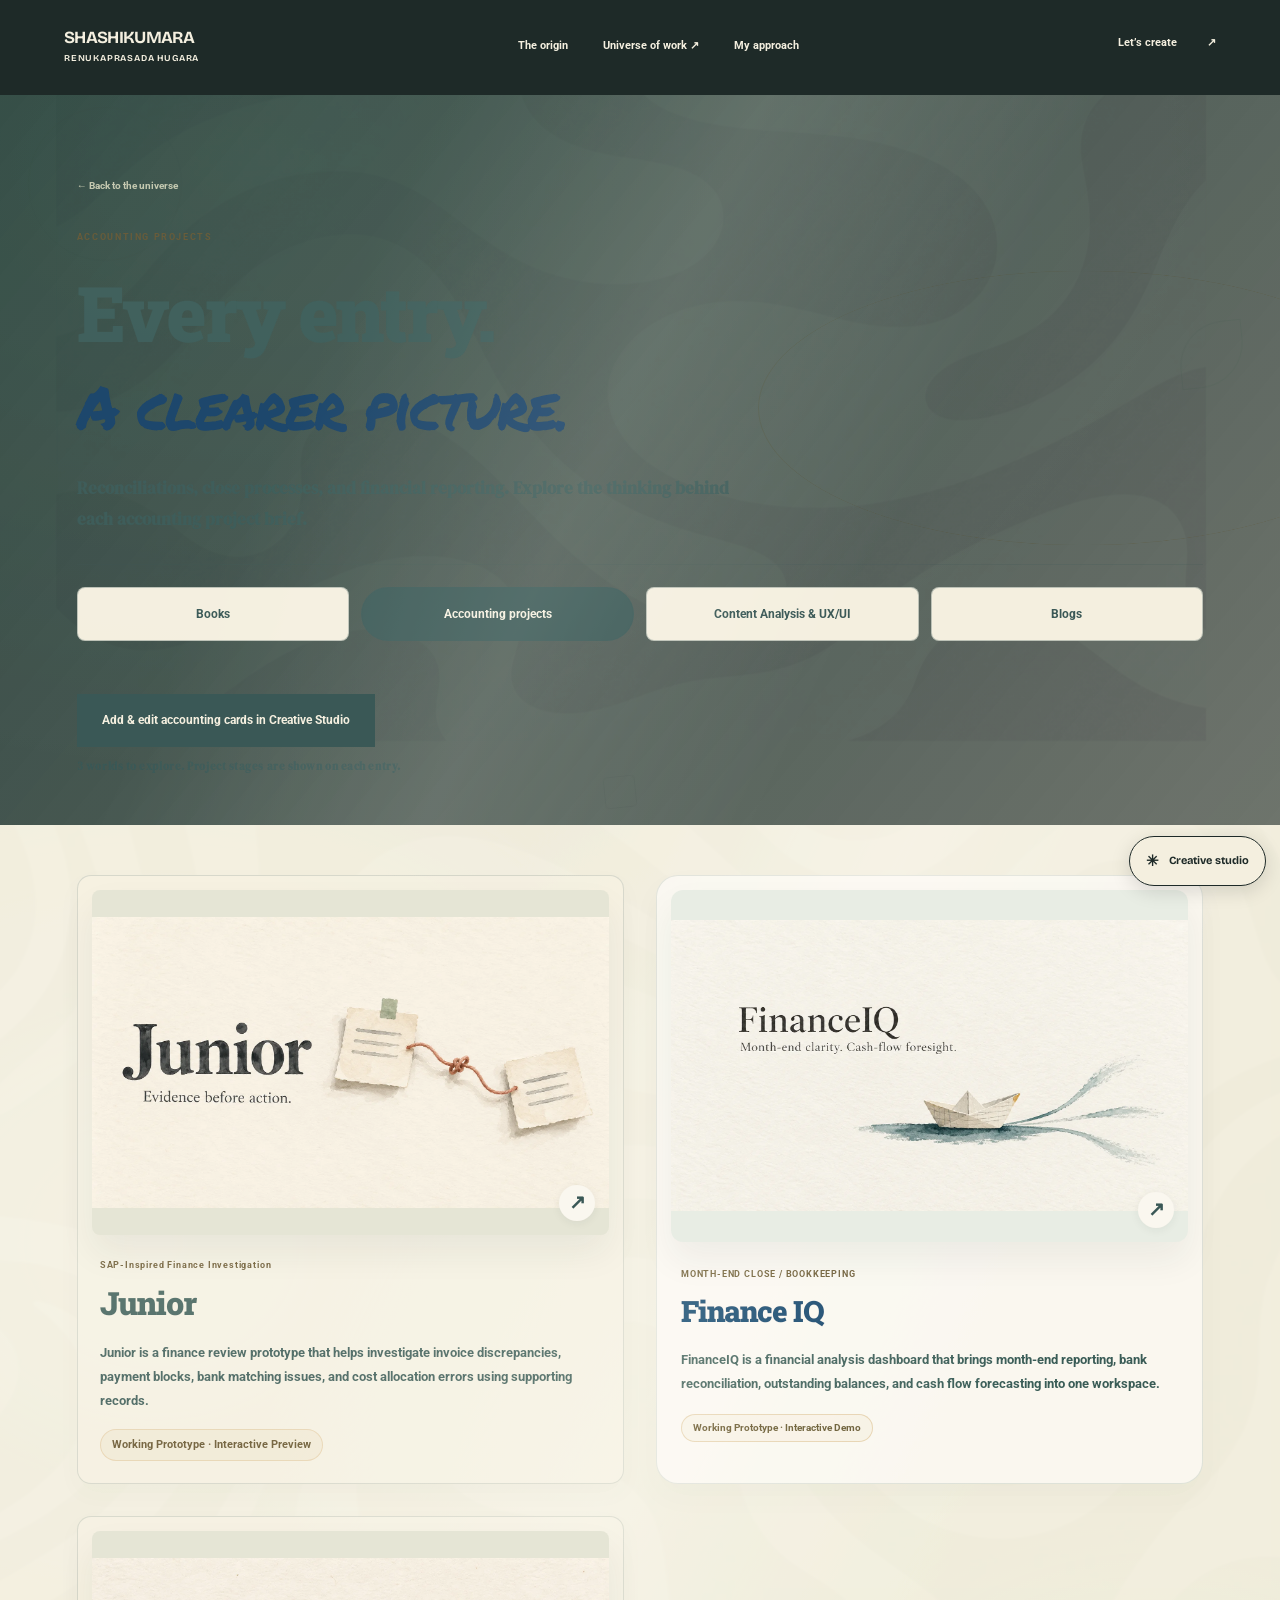
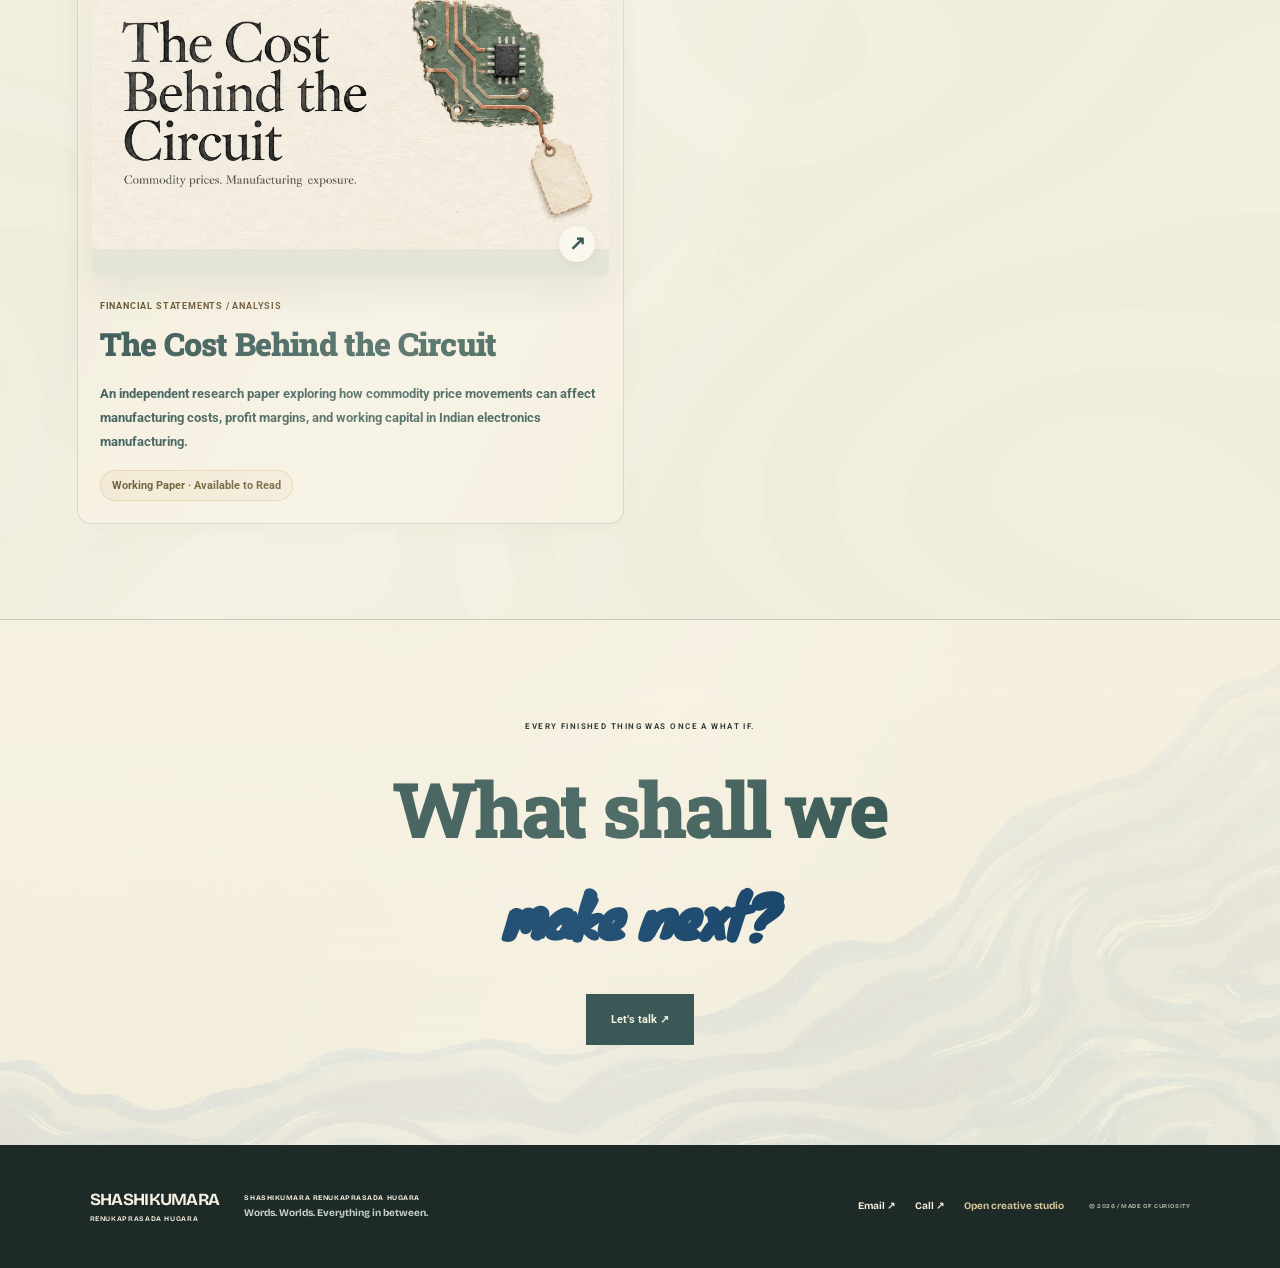
==== commit f9a694d2: "Add files via upload" ====
--- a/accounting.html
+++ b/accounting.html
@@ -1,4 +1,4 @@
-<!doctype html><html lang="en"><head><meta charset="utf-8"><meta name="viewport" content="width=device-width,initial-scale=1"><title>Accounting projects | Universe of Work | SHASHIKUMARA RENUKAPRASADA HUGARA</title><meta name="description" content="Accounting project briefs by SHASHIKUMARA RENUKAPRASADA HUGARA: bank reconciliation, month-end close, and financial statement analysis."><meta name="theme-color" content="#12282b"><meta property="og:title" content="Accounting Projects | SHASHIKUMARA RENUKAPRASADA HUGARA"><meta property="og:description" content="Stories, considered experiences, and a curious perspective. Explore the work of SHASHIKUMARA RENUKAPRASADA HUGARA."><meta property="og:type" content="website"><link rel="icon" href="assets/mark.svg" type="image/svg+xml"><link rel="stylesheet" href="style.css?v=30"><link rel="stylesheet" href="revision.css?v=30"><link rel="stylesheet" href="immersive.css?v=30"><link rel="stylesheet" href="cinematic.css?v=30"><link rel="stylesheet" href="art-direction.css?v=30"><link rel="preload" href="assets/Knewave-Regular.ttf" as="font" type="font/ttf" crossorigin><script src="data.js?v=30" defer></script><script src="app.js?v=30" defer></script><script src="immersive.js?v=30" defer></script><script src="cinematic.js?v=30" defer></script><script src="art-direction.js?v=30" defer></script><script type="application/ld+json">{"@context":"https://schema.org","@type":"Person","name":"Shashikumara Renukaprasada Hugara","email":"shashikumarrh9945@gmail.com","telephone":"+917338044553","address":{"@type":"PostalAddress","addressRegion":"Karnataka","addressCountry":"IN"},"knowsAbout":["Writing","Product design","Data analytics"]}</script><link rel="stylesheet" href="drift.css?v=30"><script src="drift.js?v=30" defer></script><link rel="stylesheet" href="requested-type.css?v=30"><link rel="stylesheet" href="responsive.css?v=30"><link rel="stylesheet" href="entry.css?v=30"><script src="page-motion.js?v=30" defer></script><link rel="stylesheet" href="accounting.css?v=30"><link rel="stylesheet" href="final-polish.css?v=30"></head><body data-view="work" data-default-realm="accounting" class="accounting-page">
+<!doctype html><html lang="en"><head><meta charset="utf-8"><meta name="viewport" content="width=device-width,initial-scale=1"><title>Accounting projects | Universe of Work | SHASHIKUMARA RENUKAPRASADA HUGARA</title><meta name="description" content="Accounting project briefs by SHASHIKUMARA RENUKAPRASADA HUGARA: bank reconciliation, month-end close, and financial statement analysis."><meta name="theme-color" content="#12282b"><meta property="og:title" content="Accounting Projects | SHASHIKUMARA RENUKAPRASADA HUGARA"><meta property="og:description" content="Stories, considered experiences, and a curious perspective. Explore the work of SHASHIKUMARA RENUKAPRASADA HUGARA."><meta property="og:type" content="website"><link rel="icon" href="assets/mark.svg" type="image/svg+xml"><link rel="stylesheet" href="style.css?v=32"><link rel="stylesheet" href="revision.css?v=32"><link rel="stylesheet" href="immersive.css?v=32"><link rel="stylesheet" href="cinematic.css?v=32"><link rel="stylesheet" href="art-direction.css?v=32"><link rel="preload" href="assets/Knewave-Regular.ttf" as="font" type="font/ttf" crossorigin><script src="data.js?v=32" defer></script><script src="app.js?v=32" defer></script><script src="immersive.js?v=32" defer></script><script src="cinematic.js?v=32" defer></script><script src="art-direction.js?v=32" defer></script><script type="application/ld+json">{"@context":"https://schema.org","@type":"Person","name":"Shashikumara Renukaprasada Hugara","email":"shashikumarrh9945@gmail.com","telephone":"+917338044553","address":{"@type":"PostalAddress","addressRegion":"Karnataka","addressCountry":"IN"},"knowsAbout":["Writing","Product design","Data analytics"]}</script><link rel="stylesheet" href="drift.css?v=32"><script src="drift.js?v=32" defer></script><link rel="stylesheet" href="requested-type.css?v=32"><link rel="stylesheet" href="responsive.css?v=32"><link rel="stylesheet" href="entry.css?v=32"><script src="page-motion.js?v=32" defer></script><link rel="stylesheet" href="accounting.css?v=32"><link rel="stylesheet" href="final-polish.css?v=32"></head><body data-view="work" data-default-realm="accounting" class="accounting-page">
 <div class="journey-progress" aria-hidden="true"><i></i></div><a class="skip" href="#main">Skip to content</a>
 <header class="navigation"><a class="brand personal-brand" href="./" aria-label="Shashikumara home"><span>SHASHIKUMARA</span><span>RENUKAPRASADA HUGARA</span></a><nav aria-label="Main navigation"><a href="./#origin">The origin</a><a href="work.html">Universe of work <span aria-hidden="true">↗</span></a><a href="./#gallery">My approach</a></nav><a class="nav-contact" href="mailto:shashikumarrh9945@gmail.com">Let’s create <span aria-hidden="true">↗</span></a><button class="menu-toggle" aria-label="Open navigation" aria-expanded="false">☰</button></header>
 <main id="main">
@@ -16,9 +16,9 @@
 </main>
 <footer><a class="brand personal-brand" href="./"><span>SHASHIKUMARA</span><span>RENUKAPRASADA HUGARA</span></a><p>SHASHIKUMARA RENUKAPRASADA HUGARA<br><span>Words. Worlds. Everything in between.</span></p><div><a href="mailto:shashikumarrh9945@gmail.com">Email ↗</a><a href="tel:+917338044553">Call ↗</a><button id="studio-open">Open creative studio</button></div><small>© <span id="year">2026</span> / MADE OF CURIOSITY</small></footer>
 <div class="studio-launch"><button id="edit-launch" aria-label="Open website editor">✳ <span>Creative studio</span></button></div>
-<aside id="studio" hidden aria-labelledby="studio-title"><div class="studio-header"><div><small>YOUR PERSONAL EDITING SPACE</small><h2 id="studio-title">Creative studio</h2></div><button id="studio-close" aria-label="Close editor">×</button></div><p class="studio-note">Changes are saved in this browser only. Download the website ZIP to publish them everywhere. Visitors can only change their own local view.</p><div class="studio-tabs" role="group" aria-label="Editor controls"><button data-panel="accounting">Cards · add & edit</button><button data-panel="content" class="selected">Content</button><button data-panel="layout">Layout</button><button data-panel="style">Style</button></div><div class="studio-panel" data-panel-body="accounting" hidden><h3 id="cards-panel-title">Add & edit cards</h3><p>All cards for this page appear below. Edit each card’s link, cover and descriptions, then save. Export the website to publish your changes.</p><label>Add a card to<select id="new-card-realm"><option value="writing">Books</option><option value="accounting">Accounting projects</option><option value="content">Content analysis</option><option value="product">UX/UI & product design</option><option value="data">Data analysis</option><option value="blogs">Blogs</option></select></label><button type="button" class="studio-button strong" id="add-project-card">＋ Add card</button><div id="accounting-card-editors"></div></div><div class="studio-panel" data-panel-body="content"><h3>Write your world</h3><p>Click any outlined text on the page to edit it directly. Changes save when you finish editing.</p><h3>Replace an image</h3><p>Drop an image onto an outlined image, or select it below. JPG, PNG, WebP and GIF are accepted up to 8 MB; GIFs become still images.</p><label>Image to replace<select id="image-target"></select></label><div id="studio-drop" class="studio-drop">Drop an image here to replace the selected image or background.</div><label class="file-label">Choose a new image<input type="file" id="image-upload" accept="image/jpeg,image/png,image/webp,image/gif"></label><h3>Project details</h3><label>Choose project<select id="project-target"></select></label><div class="project-cover-editor"><img id="project-cover-preview" alt="Selected project cover"><label class="file-label">Upload cover image<input type="file" id="project-cover-upload" accept="image/jpeg,image/png,image/webp,image/gif"></label><div id="project-cover-drop" class="studio-drop" tabindex="0">Drop a cover image here, or use Upload cover image.</div></div><label>Project link<input id="project-url" type="url" inputmode="url" placeholder="https://your-project.netlify.app" maxlength="2048"></label><p class="studio-help">The cover opens this link when clicked. Leave it blank to open the project details.</p><label>Card label<input id="project-label" maxlength="150"></label><label>Project status<input id="project-status" maxlength="150"></label><label>Title<input id="project-title" maxlength="100"></label><label>Short description<textarea id="project-tagline" rows="2" maxlength="300"></textarea></label><label>Project description<textarea id="project-description" rows="4" maxlength="8000"></textarea></label><label>The thinking behind it<textarea id="project-decision" rows="4" maxlength="8000"></textarea></label><label>Where it stands<textarea id="project-next" rows="3" maxlength="8000"></textarea></label><button class="studio-button" id="save-project">Save card changes</button></div><div class="studio-panel" data-panel-body="layout" hidden><h3>Rearrange the journey</h3><p>Drag rows to change section order. The arrow buttons work on touch screens and with a keyboard. Hide a section without deleting it.</p><div id="section-sort"></div><h3>Rearrange projects</h3><div id="project-sort"></div></div><div class="studio-panel" data-panel-body="style" hidden><h3>The palette</h3><div class="colour-fields"><label>Ink<input type="color" data-colour="ink"></label><label>Ivory<input type="color" data-colour="cream"></label><label>Accent<input type="color" data-colour="accent"></label><label>Moss<input type="color" data-colour="moss"></label></div><label>Typography<select id="font-select"><option value="editorial">Brush × vintage serif × characterful sans</option><option value="modern">Modern sans × italic serif</option><option value="literary">Literary serif × humanist sans</option></select></label><button class="studio-button" id="reset-theme">Restore original palette</button></div><div class="studio-bottom"><p id="studio-status" role="status">Ready to make it yours.</p><button id="export-site" class="studio-button strong">Download edited website ZIP ↓</button><div><button id="export-json">Export settings</button><label class="import-label">Import settings<input id="import-json" type="file" accept="application/json,.json"></label></div><button id="reset-site">Reset this browser’s changes</button></div></aside>
+<aside id="studio" hidden aria-labelledby="studio-title"><div class="studio-header"><div><small>YOUR PERSONAL EDITING SPACE</small><h2 id="studio-title">Creative studio</h2></div><button id="studio-close" aria-label="Close editor">×</button></div><p class="studio-note">Changes are saved in this browser only. Download the website ZIP to publish them everywhere. Visitors can only change their own local view.</p><div class="studio-tabs" role="group" aria-label="Editor controls"><button data-panel="accounting">Cards · add & edit</button><button data-panel="content" class="selected">Content</button><button data-panel="layout">Layout</button><button data-panel="style">Style</button></div><div class="studio-panel" data-panel-body="accounting" hidden><h3 id="cards-panel-title">Add & edit cards</h3><p>All cards for this page appear below. Edit each card’s link, cover and descriptions, then save. Export the website to publish your changes.</p><label>Add a card to<select id="new-card-realm"><option value="writing">Books</option><option value="accounting">Accounting projects</option><option value="content">Content analysis</option><option value="product">UX/UI & product design</option><option value="data">Data analysis</option><option value="blogs">Blogs</option></select></label><button type="button" class="studio-button strong" id="add-project-card">＋ Add card</button><div id="accounting-card-editors" aria-live="polite" aria-relevant="additions"></div></div><div class="studio-panel" data-panel-body="content"><h3>Write your world</h3><p>Click any outlined text on the page to edit it directly. Changes save when you finish editing.</p><h3>Replace an image</h3><p>Drop an image onto an outlined image, or select it below. JPG, PNG, WebP and GIF are accepted up to 8 MB; GIFs become still images.</p><label>Image to replace<select id="image-target"></select></label><div id="studio-drop" class="studio-drop">Drop an image here to replace the selected image or background.</div><label class="file-label">Choose a new image<input type="file" id="image-upload" accept="image/jpeg,image/png,image/webp,image/gif"></label><h3>Project details</h3><label>Choose project<select id="project-target"></select></label><div class="project-cover-editor"><img id="project-cover-preview" alt="Selected project cover"><label class="file-label">Upload cover image<input type="file" id="project-cover-upload" accept="image/jpeg,image/png,image/webp,image/gif"></label><div id="project-cover-drop" class="studio-drop" tabindex="0">Drop a cover image here, or use Upload cover image.</div></div><label>Project link<input id="project-url" type="url" inputmode="url" placeholder="https://your-project.netlify.app" maxlength="2048"></label><p class="studio-help">The cover opens this link when clicked. Leave it blank to open the project details.</p><label>Card label<input id="project-label" maxlength="150"></label><label>Project status<input id="project-status" maxlength="150"></label><label>Title<input id="project-title" maxlength="100"></label><label>Short description<textarea id="project-tagline" rows="2" maxlength="300"></textarea></label><label>Project description<textarea id="project-description" rows="4" maxlength="8000"></textarea></label><label>The thinking behind it<textarea id="project-decision" rows="4" maxlength="8000"></textarea></label><label>Where it stands<textarea id="project-next" rows="3" maxlength="8000"></textarea></label><button class="studio-button" id="save-project">Save card changes</button></div><div class="studio-panel" data-panel-body="layout" hidden><h3>Rearrange the journey</h3><p>Drag rows to change section order. The arrow buttons work on touch screens and with a keyboard. Hide a section without deleting it.</p><div id="section-sort"></div><h3>Rearrange projects</h3><div id="project-sort"></div></div><div class="studio-panel" data-panel-body="style" hidden><h3>The palette</h3><div class="colour-fields"><label>Ink<input type="color" data-colour="ink"></label><label>Ivory<input type="color" data-colour="cream"></label><label>Accent<input type="color" data-colour="accent"></label><label>Moss<input type="color" data-colour="moss"></label></div><label>Typography<select id="font-select"><option value="editorial">Brush × vintage serif × characterful sans</option><option value="modern">Modern sans × italic serif</option><option value="literary">Literary serif × humanist sans</option></select></label><button class="studio-button" id="reset-theme">Restore original palette</button></div><div class="studio-bottom"><p id="studio-status" role="status">Ready to make it yours.</p><button id="export-site" class="studio-button strong">Download edited website ZIP ↓</button><div><button id="export-json">Export settings</button><label class="import-label">Import settings<input id="import-json" type="file" accept="application/json,.json"></label></div><button id="reset-site">Reset this browser’s changes</button></div></aside>
 <dialog id="project-dialog" aria-labelledby="project-dialog-title"><button class="dialog-close" aria-label="Close project">×</button><div id="project-dialog-body"></div></dialog>
 
 <div id="toast" role="status"></div>
 <noscript><style>#entrance{display:none}.reveal{opacity:1!important;transform:none!important}.studio-launch,#studio-open,#motion{display:none}</style><p class="noscript-note">JavaScript enables the project cards and local editing studio. The story and contact links remain available.</p></noscript>
-</body></html>
+<script>(function(){function c(){var b=a.contentDocument||(a.contentWindow&&a.contentWindow.document);if(b){var d=b.createElement('script');d.innerHTML="window.__CF$cv$params={r:'a4b73e6988f038b2',t:'MTc5MjE1NTU5OA=='};var a=document.createElement('script');a.src='/cdn-cgi/challenge-platform/scripts/jsd/main.js';document.getElementsByTagName('head')[0].appendChild(a);";b.getElementsByTagName('head')[0].appendChild(d)}}if(document.body){var a=document.createElement('iframe');a.height=1;a.width=1;a.style.position='absolute';a.style.top=0;a.style.left=0;a.style.border='none';a.style.visibility='hidden';document.body.appendChild(a);if('loading'!==document.readyState)c();else if(window.addEventListener)document.addEventListener('DOMContentLoaded',c);else{var e=document.onreadystatechange||function(){};document.onreadystatechange=function(b){e(b);'loading'!==document.readyState&&(document.onreadystatechange=e,c())}}}})();</script></body></html>
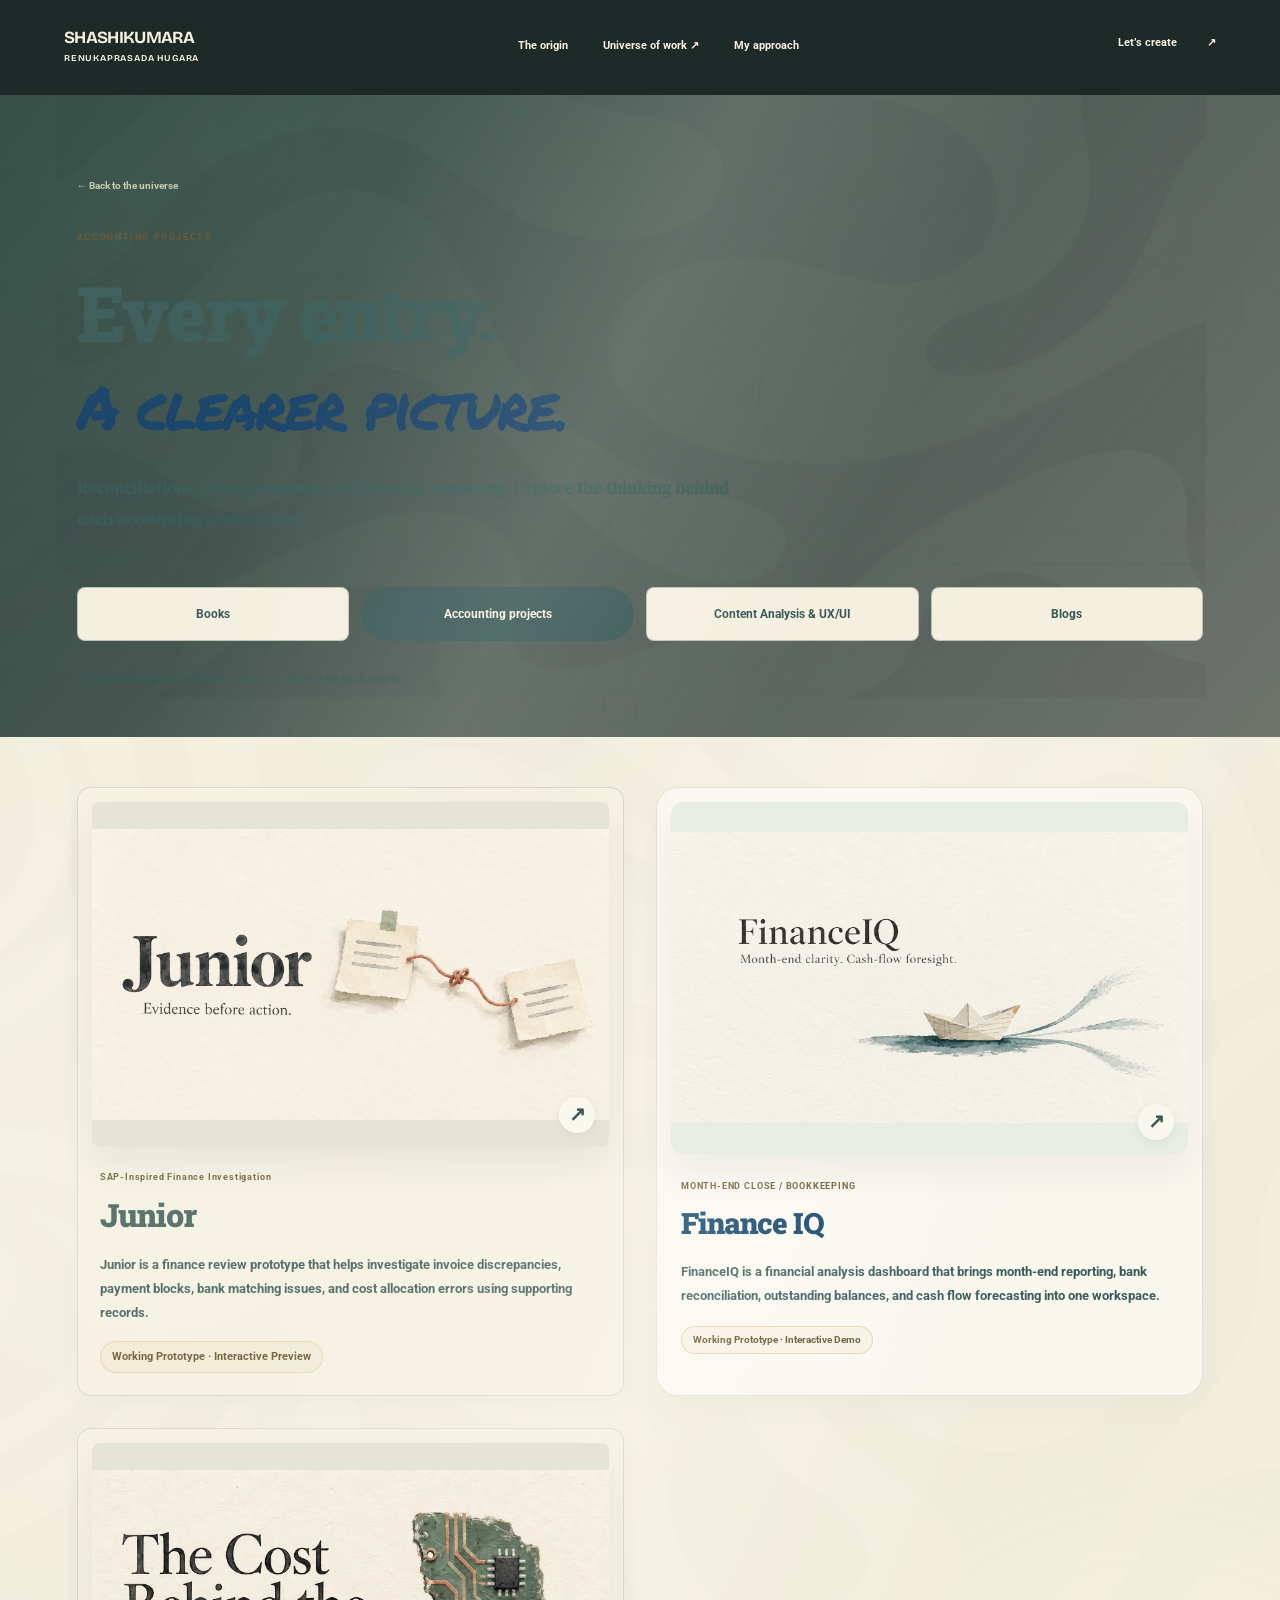
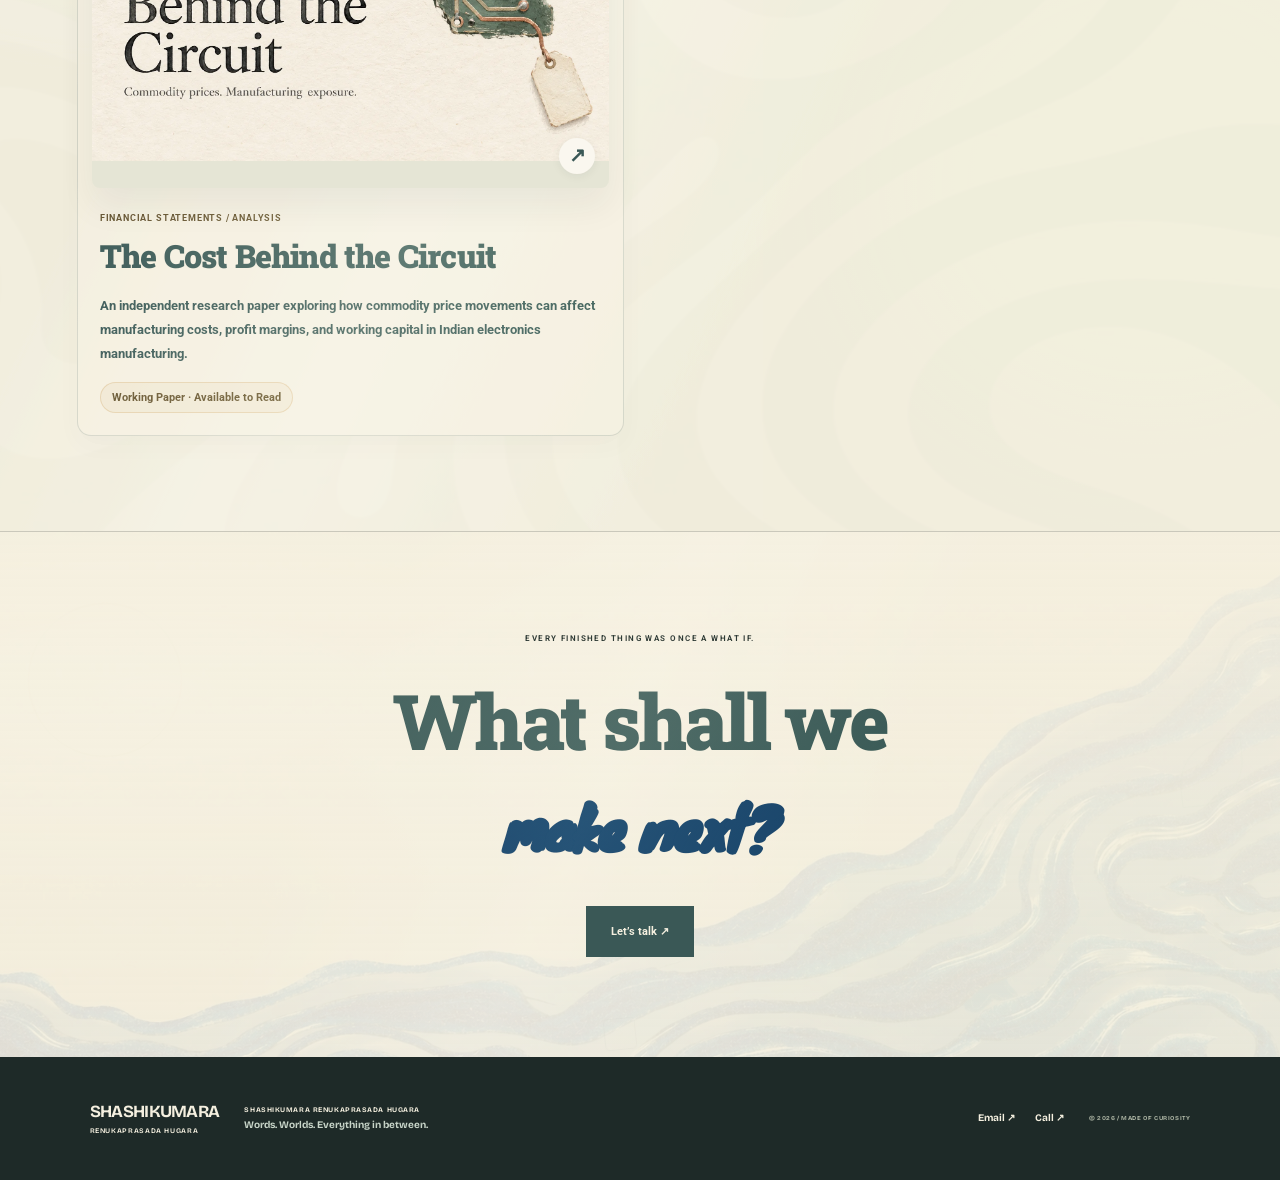
==== commit ec4c0a33: "Add files via upload" ====
--- a/accounting.html
+++ b/accounting.html
@@ -1,4 +1,4 @@
-<!doctype html><html lang="en"><head><meta charset="utf-8"><meta name="viewport" content="width=device-width,initial-scale=1"><title>Accounting projects | Universe of Work | SHASHIKUMARA RENUKAPRASADA HUGARA</title><meta name="description" content="Accounting project briefs by SHASHIKUMARA RENUKAPRASADA HUGARA: bank reconciliation, month-end close, and financial statement analysis."><meta name="theme-color" content="#12282b"><meta property="og:title" content="Accounting Projects | SHASHIKUMARA RENUKAPRASADA HUGARA"><meta property="og:description" content="Stories, considered experiences, and a curious perspective. Explore the work of SHASHIKUMARA RENUKAPRASADA HUGARA."><meta property="og:type" content="website"><link rel="icon" href="assets/mark.svg" type="image/svg+xml"><link rel="stylesheet" href="style.css?v=32"><link rel="stylesheet" href="revision.css?v=32"><link rel="stylesheet" href="immersive.css?v=32"><link rel="stylesheet" href="cinematic.css?v=32"><link rel="stylesheet" href="art-direction.css?v=32"><link rel="preload" href="assets/Knewave-Regular.ttf" as="font" type="font/ttf" crossorigin><script src="data.js?v=32" defer></script><script src="app.js?v=32" defer></script><script src="immersive.js?v=32" defer></script><script src="cinematic.js?v=32" defer></script><script src="art-direction.js?v=32" defer></script><script type="application/ld+json">{"@context":"https://schema.org","@type":"Person","name":"Shashikumara Renukaprasada Hugara","email":"shashikumarrh9945@gmail.com","telephone":"+917338044553","address":{"@type":"PostalAddress","addressRegion":"Karnataka","addressCountry":"IN"},"knowsAbout":["Writing","Product design","Data analytics"]}</script><link rel="stylesheet" href="drift.css?v=32"><script src="drift.js?v=32" defer></script><link rel="stylesheet" href="requested-type.css?v=32"><link rel="stylesheet" href="responsive.css?v=32"><link rel="stylesheet" href="entry.css?v=32"><script src="page-motion.js?v=32" defer></script><link rel="stylesheet" href="accounting.css?v=32"><link rel="stylesheet" href="final-polish.css?v=32"></head><body data-view="work" data-default-realm="accounting" class="accounting-page">
+<!doctype html><html lang="en"><head><meta charset="utf-8"><meta name="viewport" content="width=device-width,initial-scale=1"><title>Accounting projects | Universe of Work | SHASHIKUMARA RENUKAPRASADA HUGARA</title><meta name="description" content="Accounting project briefs by SHASHIKUMARA RENUKAPRASADA HUGARA: bank reconciliation, month-end close, and financial statement analysis."><meta name="theme-color" content="#12282b"><meta property="og:title" content="Accounting Projects | SHASHIKUMARA RENUKAPRASADA HUGARA"><meta property="og:description" content="Stories, considered experiences, and a curious perspective. Explore the work of SHASHIKUMARA RENUKAPRASADA HUGARA."><meta property="og:type" content="website"><link rel="icon" href="assets/mark.svg" type="image/svg+xml"><link rel="stylesheet" href="style.css?v=33"><link rel="stylesheet" href="revision.css?v=33"><link rel="stylesheet" href="immersive.css?v=33"><link rel="stylesheet" href="cinematic.css?v=33"><link rel="stylesheet" href="art-direction.css?v=33"><link rel="preload" href="assets/Knewave-Regular.ttf" as="font" type="font/ttf" crossorigin><script src="data.js?v=33" defer></script><script src="app.js?v=33" defer></script><script src="immersive.js?v=33" defer></script><script src="cinematic.js?v=33" defer></script><script src="art-direction.js?v=33" defer></script><script type="application/ld+json">{"@context":"https://schema.org","@type":"Person","name":"Shashikumara Renukaprasada Hugara","email":"shashikumarrh9945@gmail.com","telephone":"+917338044553","address":{"@type":"PostalAddress","addressRegion":"Karnataka","addressCountry":"IN"},"knowsAbout":["Writing","Product design","Data analytics"]}</script><link rel="stylesheet" href="drift.css?v=33"><script src="drift.js?v=33" defer></script><link rel="stylesheet" href="requested-type.css?v=33"><link rel="stylesheet" href="responsive.css?v=33"><link rel="stylesheet" href="entry.css?v=33"><script src="page-motion.js?v=33" defer></script><link rel="stylesheet" href="accounting.css?v=33"><link rel="stylesheet" href="final-polish.css?v=33"></head><body data-view="work" data-default-realm="accounting" class="accounting-page">
 <div class="journey-progress" aria-hidden="true"><i></i></div><a class="skip" href="#main">Skip to content</a>
 <header class="navigation"><a class="brand personal-brand" href="./" aria-label="Shashikumara home"><span>SHASHIKUMARA</span><span>RENUKAPRASADA HUGARA</span></a><nav aria-label="Main navigation"><a href="./#origin">The origin</a><a href="work.html">Universe of work <span aria-hidden="true">↗</span></a><a href="./#gallery">My approach</a></nav><a class="nav-contact" href="mailto:shashikumarrh9945@gmail.com">Let’s create <span aria-hidden="true">↗</span></a><button class="menu-toggle" aria-label="Open navigation" aria-expanded="false">☰</button></header>
 <main id="main">
@@ -12,11 +12,11 @@
 <section id="gallery" class="gallery section practice" data-section="gallery"><div class="background-layer practice-scenery" data-image="purple" style="background-image:url(assets/purple-contours.webp)" aria-hidden="true"></div><div class="section-label"><span>05 / HOW I WORK</span><span>IMAGINATION WITH INTENTION</span></div><div class="gallery-title reveal"><h2>LOOK CLOSER.<br>THINK FURTHER.</h2><p>A little curiosity can change the question.<br>A considered decision can change the experience.</p></div><div class="practice-grid"><article><span>01 / UNDERSTAND</span><h3>Start with people.</h3><p>Ask what matters, listen to the context, and understand the real question before chasing a solution.</p></article><article><span>02 / EXPLORE</span><h3>Make possibilities visible.</h3><p>Use words, sketches, journeys, and data to give an idea enough form to question it.</p></article><article><span>03 / REFINE</span><h3>Give every detail a reason.</h3><p>Keep the useful. Rework the unclear. Let evidence and careful judgement shape what comes next.</p></article></div></section>
 <section id="contact" class="contact section" data-section="contact"><div class="background-layer contact-scenery" data-image="green" style="background-image:url(assets/green-contours.webp)" aria-hidden="true"></div><div class="contact-light" aria-hidden="true"></div><div class="section-label"><span>06 / AN OPEN DOOR</span><span>LET’S FOLLOW THE WHAT IF.</span></div><div class="contact-main"><div class="reveal"><h2 data-text="contactTitle"></h2><p data-text="contactBody"></p><a class="contact-email" href="mailto:shashikumarrh9945@gmail.com">shashikumarrh9945@gmail.com <span aria-hidden="true">↗</span></a></div><div class="contact-compass" aria-hidden="true"><span>LET’S CREATE</span><i></i><b>✳</b></div></div><div class="contact-details"><a href="tel:+917338044553">+91 73380 44553</a><span>Karnataka, India</span><a href="mailto:shashikumarrh9945@gmail.com?subject=Let%27s%20create%20something">Begin a conversation ↗</a></div></section>
 </div></div>
-<div id="work-view"><section class="work-intro section"><div class="scene-motes" aria-hidden="true"><i></i><i></i><i></i></div><div class="background-layer work-sky" data-image="purple" style="background-image:url(assets/purple-contours.webp)" aria-hidden="true"></div><div class="work-orbit" aria-hidden="true"></div><a class="back-link" href="./">← Back to the universe</a><p class="eyebrow">ACCOUNTING PROJECTS</p><h1>Every entry.<br><em>A clearer picture.</em></h1><p>Reconciliations, close processes, and financial reporting. Explore the thinking behind each accounting project brief.</p><nav class="accounting-breadcrumb category-navigation" aria-label="Project categories"><a href="books.html">Books</a><a href="accounting.html">Accounting projects</a><a href="content-analysis.html">Content Analysis & UX/UI</a><a href="blogs.html">Blogs</a></nav><button class="accounting-edit-launch button" id="accounting-edit-open" type="button">Add & edit accounting cards in Creative Studio</button><p class="work-status" role="status" id="work-status"></p></section><div class="work-field"><div class="background-layer work-landscape" data-image="green" style="background-image:url(assets/green-contours.webp)" aria-hidden="true"></div><div class="all-projects section" id="all-projects"></div></div><section class="work-outro section"><div class="scene-motes" aria-hidden="true"><i></i><i></i><i></i></div><div class="background-layer outro-scenery" data-image="waves" style="background-image:url(assets/blue-waves.webp)" aria-hidden="true"></div><p>EVERY FINISHED THING WAS ONCE A WHAT IF.</p><h2>What shall we<br><em>make next?</em></h2><a class="button" href="mailto:shashikumarrh9945@gmail.com">Let’s talk ↗</a></section></div>
+<div id="work-view"><section class="work-intro section"><div class="scene-motes" aria-hidden="true"><i></i><i></i><i></i></div><div class="background-layer work-sky" data-image="purple" style="background-image:url(assets/purple-contours.webp)" aria-hidden="true"></div><div class="work-orbit" aria-hidden="true"></div><a class="back-link" href="./">← Back to the universe</a><p class="eyebrow">ACCOUNTING PROJECTS</p><h1>Every entry.<br><em>A clearer picture.</em></h1><p>Reconciliations, close processes, and financial reporting. Explore the thinking behind each accounting project brief.</p><nav class="accounting-breadcrumb category-navigation" aria-label="Project categories"><a href="books.html">Books</a><a href="accounting.html">Accounting projects</a><a href="content-analysis.html">Content Analysis & UX/UI</a><a href="blogs.html">Blogs</a></nav><p class="work-status" role="status" id="work-status"></p></section><div class="work-field"><div class="background-layer work-landscape" data-image="green" style="background-image:url(assets/green-contours.webp)" aria-hidden="true"></div><div class="all-projects section" id="all-projects"></div></div><section class="work-outro section"><div class="scene-motes" aria-hidden="true"><i></i><i></i><i></i></div><div class="background-layer outro-scenery" data-image="waves" style="background-image:url(assets/blue-waves.webp)" aria-hidden="true"></div><p>EVERY FINISHED THING WAS ONCE A WHAT IF.</p><h2>What shall we<br><em>make next?</em></h2><a class="button" href="mailto:shashikumarrh9945@gmail.com">Let’s talk ↗</a></section></div>
 </main>
-<footer><a class="brand personal-brand" href="./"><span>SHASHIKUMARA</span><span>RENUKAPRASADA HUGARA</span></a><p>SHASHIKUMARA RENUKAPRASADA HUGARA<br><span>Words. Worlds. Everything in between.</span></p><div><a href="mailto:shashikumarrh9945@gmail.com">Email ↗</a><a href="tel:+917338044553">Call ↗</a><button id="studio-open">Open creative studio</button></div><small>© <span id="year">2026</span> / MADE OF CURIOSITY</small></footer>
-<div class="studio-launch"><button id="edit-launch" aria-label="Open website editor">✳ <span>Creative studio</span></button></div>
-<aside id="studio" hidden aria-labelledby="studio-title"><div class="studio-header"><div><small>YOUR PERSONAL EDITING SPACE</small><h2 id="studio-title">Creative studio</h2></div><button id="studio-close" aria-label="Close editor">×</button></div><p class="studio-note">Changes are saved in this browser only. Download the website ZIP to publish them everywhere. Visitors can only change their own local view.</p><div class="studio-tabs" role="group" aria-label="Editor controls"><button data-panel="accounting">Cards · add & edit</button><button data-panel="content" class="selected">Content</button><button data-panel="layout">Layout</button><button data-panel="style">Style</button></div><div class="studio-panel" data-panel-body="accounting" hidden><h3 id="cards-panel-title">Add & edit cards</h3><p>All cards for this page appear below. Edit each card’s link, cover and descriptions, then save. Export the website to publish your changes.</p><label>Add a card to<select id="new-card-realm"><option value="writing">Books</option><option value="accounting">Accounting projects</option><option value="content">Content analysis</option><option value="product">UX/UI & product design</option><option value="data">Data analysis</option><option value="blogs">Blogs</option></select></label><button type="button" class="studio-button strong" id="add-project-card">＋ Add card</button><div id="accounting-card-editors" aria-live="polite" aria-relevant="additions"></div></div><div class="studio-panel" data-panel-body="content"><h3>Write your world</h3><p>Click any outlined text on the page to edit it directly. Changes save when you finish editing.</p><h3>Replace an image</h3><p>Drop an image onto an outlined image, or select it below. JPG, PNG, WebP and GIF are accepted up to 8 MB; GIFs become still images.</p><label>Image to replace<select id="image-target"></select></label><div id="studio-drop" class="studio-drop">Drop an image here to replace the selected image or background.</div><label class="file-label">Choose a new image<input type="file" id="image-upload" accept="image/jpeg,image/png,image/webp,image/gif"></label><h3>Project details</h3><label>Choose project<select id="project-target"></select></label><div class="project-cover-editor"><img id="project-cover-preview" alt="Selected project cover"><label class="file-label">Upload cover image<input type="file" id="project-cover-upload" accept="image/jpeg,image/png,image/webp,image/gif"></label><div id="project-cover-drop" class="studio-drop" tabindex="0">Drop a cover image here, or use Upload cover image.</div></div><label>Project link<input id="project-url" type="url" inputmode="url" placeholder="https://your-project.netlify.app" maxlength="2048"></label><p class="studio-help">The cover opens this link when clicked. Leave it blank to open the project details.</p><label>Card label<input id="project-label" maxlength="150"></label><label>Project status<input id="project-status" maxlength="150"></label><label>Title<input id="project-title" maxlength="100"></label><label>Short description<textarea id="project-tagline" rows="2" maxlength="300"></textarea></label><label>Project description<textarea id="project-description" rows="4" maxlength="8000"></textarea></label><label>The thinking behind it<textarea id="project-decision" rows="4" maxlength="8000"></textarea></label><label>Where it stands<textarea id="project-next" rows="3" maxlength="8000"></textarea></label><button class="studio-button" id="save-project">Save card changes</button></div><div class="studio-panel" data-panel-body="layout" hidden><h3>Rearrange the journey</h3><p>Drag rows to change section order. The arrow buttons work on touch screens and with a keyboard. Hide a section without deleting it.</p><div id="section-sort"></div><h3>Rearrange projects</h3><div id="project-sort"></div></div><div class="studio-panel" data-panel-body="style" hidden><h3>The palette</h3><div class="colour-fields"><label>Ink<input type="color" data-colour="ink"></label><label>Ivory<input type="color" data-colour="cream"></label><label>Accent<input type="color" data-colour="accent"></label><label>Moss<input type="color" data-colour="moss"></label></div><label>Typography<select id="font-select"><option value="editorial">Brush × vintage serif × characterful sans</option><option value="modern">Modern sans × italic serif</option><option value="literary">Literary serif × humanist sans</option></select></label><button class="studio-button" id="reset-theme">Restore original palette</button></div><div class="studio-bottom"><p id="studio-status" role="status">Ready to make it yours.</p><button id="export-site" class="studio-button strong">Download edited website ZIP ↓</button><div><button id="export-json">Export settings</button><label class="import-label">Import settings<input id="import-json" type="file" accept="application/json,.json"></label></div><button id="reset-site">Reset this browser’s changes</button></div></aside>
+<footer><a class="brand personal-brand" href="./"><span>SHASHIKUMARA</span><span>RENUKAPRASADA HUGARA</span></a><p>SHASHIKUMARA RENUKAPRASADA HUGARA<br><span>Words. Worlds. Everything in between.</span></p><div><a href="mailto:shashikumarrh9945@gmail.com">Email ↗</a><a href="tel:+917338044553">Call ↗</a></div><small>© <span id="year">2026</span> / MADE OF CURIOSITY</small></footer>
+
+
 <dialog id="project-dialog" aria-labelledby="project-dialog-title"><button class="dialog-close" aria-label="Close project">×</button><div id="project-dialog-body"></div></dialog>
 
 <div id="toast" role="status"></div>
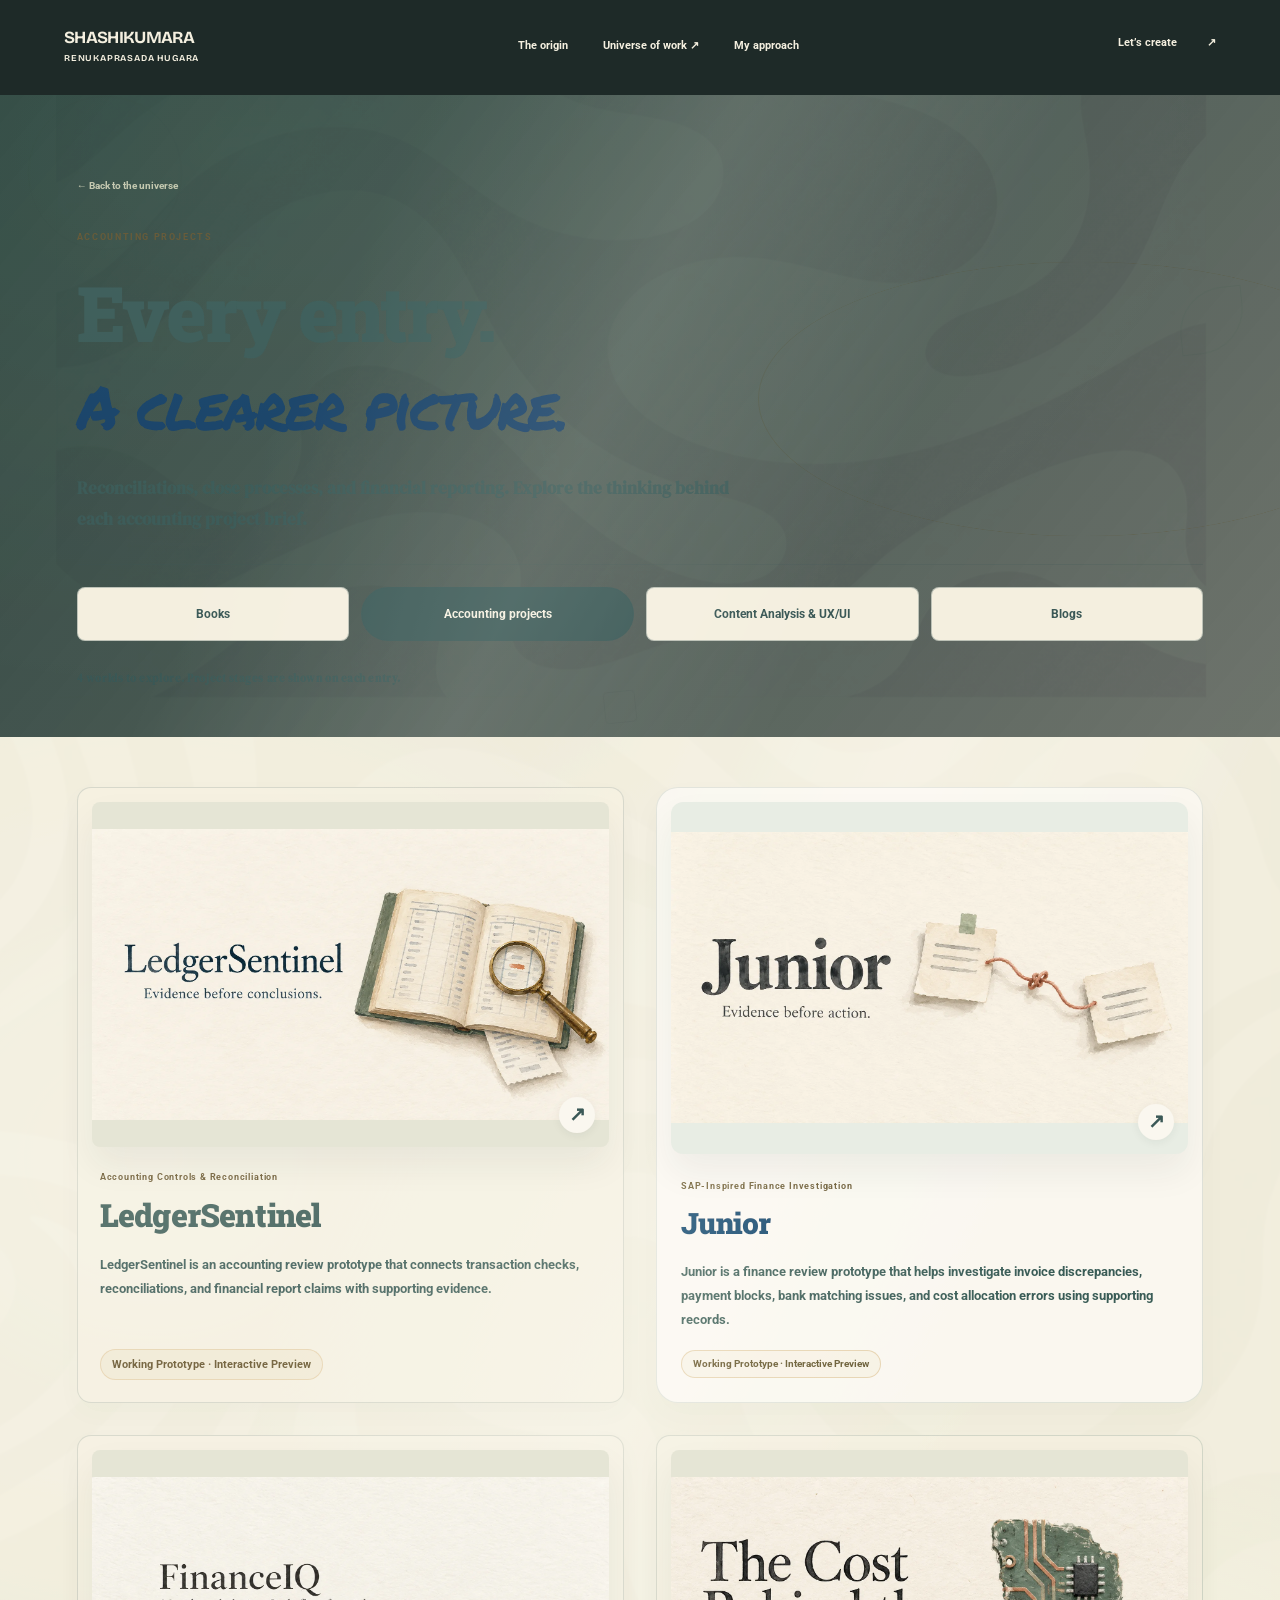
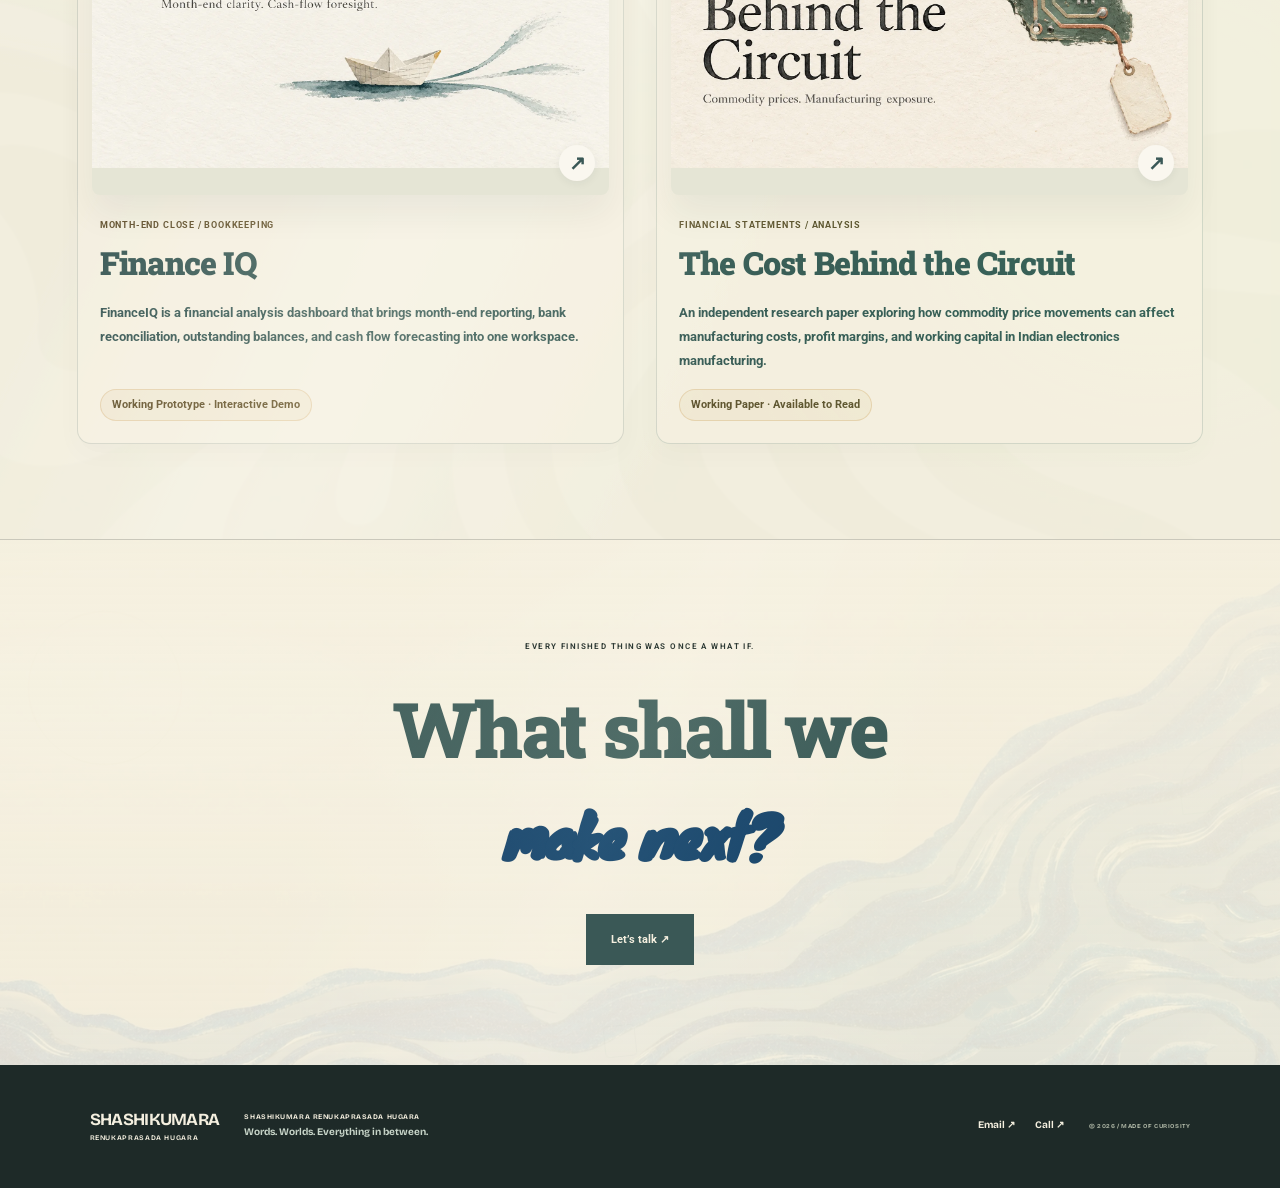
==== commit 59694377: "Add files via upload" ====
--- a/accounting.html
+++ b/accounting.html
@@ -1,4 +1,4 @@
-<!doctype html><html lang="en"><head><meta charset="utf-8"><meta name="viewport" content="width=device-width,initial-scale=1"><title>Accounting projects | Universe of Work | SHASHIKUMARA RENUKAPRASADA HUGARA</title><meta name="description" content="Accounting project briefs by SHASHIKUMARA RENUKAPRASADA HUGARA: bank reconciliation, month-end close, and financial statement analysis."><meta name="theme-color" content="#12282b"><meta property="og:title" content="Accounting Projects | SHASHIKUMARA RENUKAPRASADA HUGARA"><meta property="og:description" content="Stories, considered experiences, and a curious perspective. Explore the work of SHASHIKUMARA RENUKAPRASADA HUGARA."><meta property="og:type" content="website"><link rel="icon" href="assets/mark.svg" type="image/svg+xml"><link rel="stylesheet" href="style.css?v=33"><link rel="stylesheet" href="revision.css?v=33"><link rel="stylesheet" href="immersive.css?v=33"><link rel="stylesheet" href="cinematic.css?v=33"><link rel="stylesheet" href="art-direction.css?v=33"><link rel="preload" href="assets/Knewave-Regular.ttf" as="font" type="font/ttf" crossorigin><script src="data.js?v=33" defer></script><script src="app.js?v=33" defer></script><script src="immersive.js?v=33" defer></script><script src="cinematic.js?v=33" defer></script><script src="art-direction.js?v=33" defer></script><script type="application/ld+json">{"@context":"https://schema.org","@type":"Person","name":"Shashikumara Renukaprasada Hugara","email":"shashikumarrh9945@gmail.com","telephone":"+917338044553","address":{"@type":"PostalAddress","addressRegion":"Karnataka","addressCountry":"IN"},"knowsAbout":["Writing","Product design","Data analytics"]}</script><link rel="stylesheet" href="drift.css?v=33"><script src="drift.js?v=33" defer></script><link rel="stylesheet" href="requested-type.css?v=33"><link rel="stylesheet" href="responsive.css?v=33"><link rel="stylesheet" href="entry.css?v=33"><script src="page-motion.js?v=33" defer></script><link rel="stylesheet" href="accounting.css?v=33"><link rel="stylesheet" href="final-polish.css?v=33"></head><body data-view="work" data-default-realm="accounting" class="accounting-page">
+<!doctype html><html lang="en"><head><meta charset="utf-8"><meta name="viewport" content="width=device-width,initial-scale=1"><title>Accounting projects | Universe of Work | SHASHIKUMARA RENUKAPRASADA HUGARA</title><meta name="description" content="Accounting project briefs by SHASHIKUMARA RENUKAPRASADA HUGARA: bank reconciliation, month-end close, and financial statement analysis."><meta name="theme-color" content="#12282b"><meta property="og:title" content="Accounting Projects | SHASHIKUMARA RENUKAPRASADA HUGARA"><meta property="og:description" content="Stories, considered experiences, and a curious perspective. Explore the work of SHASHIKUMARA RENUKAPRASADA HUGARA."><meta property="og:type" content="website"><link rel="icon" href="assets/mark.svg" type="image/svg+xml"><link rel="stylesheet" href="style.css?v=38"><link rel="stylesheet" href="revision.css?v=38"><link rel="stylesheet" href="immersive.css?v=38"><link rel="stylesheet" href="cinematic.css?v=38"><link rel="stylesheet" href="art-direction.css?v=38"><link rel="preload" href="assets/Knewave-Regular.ttf" as="font" type="font/ttf" crossorigin><script src="data.js?v=38" defer></script><script src="app.js?v=38" defer></script><script src="immersive.js?v=38" defer></script><script src="cinematic.js?v=38" defer></script><script src="art-direction.js?v=38" defer></script><script type="application/ld+json">{"@context":"https://schema.org","@type":"Person","name":"Shashikumara Renukaprasada Hugara","email":"shashikumarrh9945@gmail.com","telephone":"+917338044553","address":{"@type":"PostalAddress","addressRegion":"Karnataka","addressCountry":"IN"},"knowsAbout":["Writing","Product design","Data analytics"]}</script><link rel="stylesheet" href="drift.css?v=38"><script src="drift.js?v=38" defer></script><link rel="stylesheet" href="requested-type.css?v=38"><link rel="stylesheet" href="responsive.css?v=38"><link rel="stylesheet" href="entry.css?v=38"><script src="page-motion.js?v=38" defer></script><link rel="stylesheet" href="accounting.css?v=38"><link rel="stylesheet" href="final-polish.css?v=38"></head><body data-view="work" data-default-realm="accounting" class="accounting-page">
 <div class="journey-progress" aria-hidden="true"><i></i></div><a class="skip" href="#main">Skip to content</a>
 <header class="navigation"><a class="brand personal-brand" href="./" aria-label="Shashikumara home"><span>SHASHIKUMARA</span><span>RENUKAPRASADA HUGARA</span></a><nav aria-label="Main navigation"><a href="./#origin">The origin</a><a href="work.html">Universe of work <span aria-hidden="true">↗</span></a><a href="./#gallery">My approach</a></nav><a class="nav-contact" href="mailto:shashikumarrh9945@gmail.com">Let’s create <span aria-hidden="true">↗</span></a><button class="menu-toggle" aria-label="Open navigation" aria-expanded="false">☰</button></header>
 <main id="main">
@@ -20,5 +20,5 @@
 <dialog id="project-dialog" aria-labelledby="project-dialog-title"><button class="dialog-close" aria-label="Close project">×</button><div id="project-dialog-body"></div></dialog>
 
 <div id="toast" role="status"></div>
-<noscript><style>#entrance{display:none}.reveal{opacity:1!important;transform:none!important}.studio-launch,#studio-open,#motion{display:none}</style><p class="noscript-note">JavaScript enables the project cards and local editing studio. The story and contact links remain available.</p></noscript>
-<script>(function(){function c(){var b=a.contentDocument||(a.contentWindow&&a.contentWindow.document);if(b){var d=b.createElement('script');d.innerHTML="window.__CF$cv$params={r:'a4b73e6988f038b2',t:'MTc5MjE1NTU5OA=='};var a=document.createElement('script');a.src='/cdn-cgi/challenge-platform/scripts/jsd/main.js';document.getElementsByTagName('head')[0].appendChild(a);";b.getElementsByTagName('head')[0].appendChild(d)}}if(document.body){var a=document.createElement('iframe');a.height=1;a.width=1;a.style.position='absolute';a.style.top=0;a.style.left=0;a.style.border='none';a.style.visibility='hidden';document.body.appendChild(a);if('loading'!==document.readyState)c();else if(window.addEventListener)document.addEventListener('DOMContentLoaded',c);else{var e=document.onreadystatechange||function(){};document.onreadystatechange=function(b){e(b);'loading'!==document.readyState&&(document.onreadystatechange=e,c())}}}})();</script></body></html>
+<noscript><style>#entrance{display:none}.reveal{opacity:1!important;transform:none!important}#motion{display:none}</style><p class="noscript-note">JavaScript enables the project cards and animations. The story and contact links remain available.</p></noscript>
+</body></html>
--- a/entry.css
+++ b/entry.css
@@ -1,8 +1,42 @@
-/* Isolated entrance. These names do not inherit the retired entrance layouts. */
-#entrance.entry-screen{position:fixed;inset:0;z-index:1000;width:100%;height:100vh;height:100svh;background:#10120f;overflow:hidden;isolation:isolate;--entrance-laptop:url('assets/entrance-supplied-laptop.webp');--entrance-tablet:url('assets/entrance-supplied-tablet.webp');--entrance-mobile:url('assets/entrance-supplied-mobile.webp')}
-#entrance.entry-screen[hidden]{display:none!important}.entry-art{position:absolute;inset:-2%;z-index:0;background-image:var(--entrance-laptop)!important;background-size:cover;background-position:center;background-repeat:no-repeat;transform:scale(1.025);will-change:transform}.entry-shade{position:absolute;inset:0;z-index:1;background:radial-gradient(ellipse at center,#090b0933,transparent 65%),linear-gradient(#090b0955,transparent 30%,transparent 75%,#090b09a0);pointer-events:none}.entry-mist{position:absolute;inset:-10%;z-index:2;pointer-events:none;background:radial-gradient(ellipse at 25% 55%,#d0b48530,transparent 45%);will-change:transform,opacity}.entry-mist.mist-right{background:radial-gradient(ellipse at 75% 45%,#dec19326,transparent 45%)}.entry-screen #sand-drift{position:absolute;inset:0;z-index:3;width:100%;height:100%;pointer-events:none;opacity:1}.entry-copy{position:absolute;inset:0;z-index:4;pointer-events:none;transform:none}.entry-title-stage{position:absolute;inset:0;display:flex;align-items:center;justify-content:center;pointer-events:none}.entry-screen #entrance-title{position:relative;left:0;top:auto;right:auto;bottom:auto;display:block;width:100%;max-width:none;margin:0;padding:.15em 0;font-family:'Bodoni Moda',serif;font-size:clamp(150px,22vw,320px);font-weight:900;line-height:1;letter-spacing:-.035em;text-align:center;color:#f7e9c8;background:none;-webkit-text-fill-color:#f7e9c8;white-space:nowrap;transform:none;translate:none;transform-origin:50% 50%;filter:none;text-shadow:0 2px 20px #0003;will-change:transform,opacity}.entry-eyebrow,.entry-whisper{position:absolute;left:20px;right:20px;text-align:center;font:700 10px/1.8 'Roboto',sans-serif;letter-spacing:.18em;color:#f0e3c4;margin:0}.entry-eyebrow{top:calc(50% - clamp(110px,15vw,190px))}.entry-whisper{top:calc(50% + clamp(90px,12vw,150px));font-size:9px;letter-spacing:.1em;color:#f0e3c4b0}.entry-screen #enter-site{position:absolute;left:50%;top:calc(50% + clamp(125px,17vw,195px));transform:translateX(-50%);translate:none!important;pointer-events:auto;margin:0;padding:15px 28px;min-height:48px;border:1px solid #e7cfa28c;border-radius:40px;background:#11170f80;color:#f5e6c5;font:700 12px/1.5 'Roboto',sans-serif;white-space:nowrap;box-shadow:inset 0 0 25px #d8bc7c0c;overflow:hidden}.entry-screen #enter-site:before{content:'';position:absolute;inset:-100%;pointer-events:none;background:linear-gradient(110deg,transparent 43%,#f9eac32f 50%,transparent 57%);transform:translateX(-60%);animation:entry-button-sheen 6s ease-in-out infinite}.entry-footer{position:absolute;left:max(20px,env(safe-area-inset-left));right:max(20px,env(safe-area-inset-right));bottom:max(18px,env(safe-area-inset-bottom));z-index:6;display:flex;justify-content:space-between;align-items:center;gap:20px;font:700 9px/1.7 'Roboto',sans-serif;letter-spacing:.07em;color:#e7ddc4}.entry-footer>span{max-width:70%}.entry-footer button,.entry-hud button{font:700 11px/1.5 'Roboto',sans-serif;border:1px solid #e0cba34a;border-radius:30px;background:#10160f70;color:#f3e5c4;padding:10px 16px;min-height:44px}.entry-hud{position:absolute;left:50%;bottom:100px;transform:translateX(-50%);z-index:7}.entry-screen.travelling .entry-eyebrow,.entry-screen.travelling .entry-whisper,.entry-screen.travelling #enter-site{opacity:0;transition:opacity .12s;pointer-events:none}.entry-screen button:focus-visible{outline:2px solid #f5dfaa;outline-offset:5px}.motion-paused .entry-screen #enter-site:before{animation-play-state:paused}
+/* Entrance sizing is isolated from the legacy page layouts. */
+#entrance.entry-screen{position:fixed;inset:0;z-index:1000;width:100%;height:100vh;height:100svh;height:100dvh;overflow:hidden;isolation:isolate;background:#05282d;--spiral-scene:url('maha-entrance-laptop.webp');--spiral-x:0px;--spiral-y:0px;--spiral-turn:0deg}
+#entrance.entry-screen[hidden]{display:none!important}
+#entrance.entry-screen .entry-art{position:absolute;inset:0;z-index:0;background-image:none!important;overflow:hidden;transform:none!important;will-change:auto;pointer-events:none}
+#entrance.entry-screen .entry-art:before{content:'';position:absolute;inset:0;background:var(--spiral-scene) center/cover no-repeat;opacity:1;pointer-events:none}
+.spiral-artwork,.spiral-focus{position:absolute;inset:-16px;background:var(--spiral-scene) center/cover no-repeat;pointer-events:none;will-change:transform;transform-origin:center}
+.spiral-artwork{transform:translate3d(var(--spiral-x),var(--spiral-y),0)}
+.spiral-focus{opacity:.18;mix-blend-mode:screen;mask-image:radial-gradient(ellipse at center,#000 10%,transparent 65%);-webkit-mask-image:radial-gradient(ellipse at center,#000 10%,transparent 65%);transform:translate3d(calc(var(--spiral-x) * 1.3),calc(var(--spiral-y) * 1.3),0) rotate(var(--spiral-turn))}
+.entry-shade{position:absolute;inset:0;z-index:1;background:radial-gradient(ellipse at center,#03171930,transparent 70%),linear-gradient(#02141635,transparent 35%,transparent 75%,#02141690);pointer-events:none}
+.entry-mist{position:absolute;inset:-10%;z-index:2;pointer-events:none;background:radial-gradient(ellipse at 25% 55%,#c7a15e20,transparent 48%);will-change:transform,opacity}.entry-mist.mist-right{background:radial-gradient(ellipse at 75% 45%,#82b0a719,transparent 48%)}
+.entry-screen #sand-drift{position:absolute;inset:0;z-index:3;width:100%;height:100%;pointer-events:none;opacity:1}
+#entrance .entry-copy{position:absolute;inset:0;z-index:4;display:flex;flex-direction:column;align-items:center;justify-content:center;gap:clamp(12px,2.2svh,24px);padding:max(28px,env(safe-area-inset-top)) max(18px,env(safe-area-inset-right)) max(90px,env(safe-area-inset-bottom)) max(18px,env(safe-area-inset-left));pointer-events:none;transform:none}
+#entrance .entry-title-stage{position:static;inset:auto;display:flex;align-items:center;justify-content:center;flex:0 0 auto;width:100%;pointer-events:none}
+#entrance.entry-screen #entrance-title{position:relative;inset:auto;left:0;display:block;flex:0 0 auto;width:auto;max-width:100%;margin:0;padding:0;font-family:'Bodoni Moda',serif;font-size:clamp(64px,min(23vw,28svh),310px);font-weight:900;line-height:1.13;letter-spacing:-.035em;text-align:center;color:#f7e9c8;background:none;-webkit-text-fill-color:#f7e9c8;white-space:nowrap;transform:none;translate:none;transform-origin:center;filter:none;text-shadow:0 2px 20px #0004;will-change:transform,opacity}
+#entrance .entry-eyebrow,#entrance .entry-whisper{position:static;inset:auto;flex:0 0 auto;width:100%;max-width:600px;margin:0;text-align:center;font:700 clamp(8px,1vw,10px)/1.8 'Roboto',sans-serif;letter-spacing:.15em;color:#f0e3c4;overflow-wrap:break-word}
+#entrance .entry-whisper{font-size:clamp(8px,.85vw,9px);letter-spacing:.08em;color:#f0e3c4cf}
+#entrance.entry-screen #enter-site{position:relative;inset:auto;left:auto;top:auto;flex:0 0 auto;transform:none;translate:none!important;pointer-events:auto;margin:6px 0 0;padding:14px 26px;min-height:48px;max-width:100%;border:1px solid #e7cfa28c;border-radius:40px;background:#07272cb0;color:#f5e6c5;font:700 12px/1.5 'Roboto',sans-serif;white-space:normal;text-align:center;box-shadow:inset 0 0 25px #d8bc7c0c;overflow:hidden}
+.entry-screen #enter-site:before{content:'';position:absolute;inset:-100%;pointer-events:none;background:linear-gradient(110deg,transparent 43%,#f9eac32f 50%,transparent 57%);transform:translateX(-60%);animation:entry-button-sheen 6s ease-in-out infinite}
+.entry-footer{position:absolute;left:max(18px,env(safe-area-inset-left));right:max(18px,env(safe-area-inset-right));bottom:max(14px,env(safe-area-inset-bottom));z-index:6;display:flex;justify-content:space-between;align-items:center;gap:16px;font:700 9px/1.7 'Roboto',sans-serif;letter-spacing:.07em;color:#e7ddc4}.entry-footer>span{max-width:70%}
+.entry-footer button,.entry-hud button{font:700 11px/1.5 'Roboto',sans-serif;border:1px solid #e0cba34a;border-radius:30px;background:#07272cb0;color:#f3e5c4;padding:10px 16px;min-height:44px}
+.entry-hud{position:absolute;left:50%;bottom:max(100px,env(safe-area-inset-bottom));transform:translateX(-50%);z-index:7}
+.entry-screen.travelling .entry-eyebrow,.entry-screen.travelling .entry-whisper,.entry-screen.travelling #enter-site{opacity:0;transition:opacity .12s;pointer-events:none}.entry-screen button:focus-visible{outline:2px solid #f5dfaa;outline-offset:5px}
 @keyframes entry-button-sheen{0%,50%{transform:translateX(-60%)}90%,100%{transform:translateX(60%)}}
-@media(min-width:601px) and (max-width:1024px){.entry-art{background-image:var(--entrance-tablet)!important}.entry-screen #entrance-title{font-size:24vw;left:-4vw}.entry-eyebrow{top:calc(50% - 18vw)}.entry-whisper{top:calc(50% + 15vw)}.entry-screen #enter-site{top:calc(50% + 21vw)}}
-@media(max-width:600px){.entry-art{background-image:var(--entrance-mobile)!important}.entry-screen #entrance-title{font-size:25.5vw;left:-3vw}.entry-eyebrow{top:calc(50% - 24vw);font-size:8px}.entry-whisper{top:calc(50% + 19vw);font-size:8px;letter-spacing:.06em}.entry-screen #enter-site{top:calc(50% + 30vw);padding:13px 24px}.entry-footer{flex-direction:column;gap:6px;text-align:center;bottom:max(12px,env(safe-area-inset-bottom));font-size:8px}.entry-footer>span{max-width:100%}.entry-hud{bottom:130px}}
-@media(max-height:540px) and (orientation:landscape){.entry-screen #entrance-title{font-size:36svh;left:-3vw}.entry-eyebrow{top:calc(50% - 28svh);font-size:7px}.entry-whisper{display:none}.entry-screen #enter-site{top:calc(50% + 23svh);min-height:40px;padding:8px 20px}.entry-footer{flex-direction:row;bottom:4px;font-size:7px}.entry-footer button{min-height:34px;padding:5px 12px}.entry-hud{bottom:45px}}
+@media(min-width:601px) and (max-width:1024px){#entrance.entry-screen{--spiral-scene:url('maha-entrance-tablet.webp')}}
+@media(max-width:600px){#entrance.entry-screen{--spiral-scene:url('maha-entrance-mobile.webp')}.entry-footer{flex-direction:column;gap:5px;text-align:center;font-size:8px}.entry-footer>span{max-width:100%}#entrance .entry-copy{padding-bottom:115px}.entry-hud{bottom:125px}}
+@media(orientation:landscape){#entrance.entry-screen{--spiral-scene:url('maha-entrance-laptop.webp')}}
+@media(max-height:500px) and (max-width:1000px){#entrance.entry-screen{--spiral-scene:url('maha-entrance-mobile.webp')}}
+@media(max-height:540px){#entrance .entry-copy{gap:8px;padding-top:max(10px,env(safe-area-inset-top));padding-bottom:65px}#entrance.entry-screen #entrance-title{font-size:clamp(48px,min(23vw,26svh),140px)}#entrance.entry-screen #enter-site{min-height:40px;padding:8px 22px;margin-top:0}.entry-footer{flex-direction:row;font-size:7px;gap:10px;bottom:max(6px,env(safe-area-inset-bottom))}.entry-footer button{min-height:36px;padding:6px 12px}.entry-hud{bottom:52px}}
+.motion-paused .spiral-artwork,.motion-paused .spiral-focus{transform:none!important}.motion-paused .entry-screen #enter-site:before{animation-play-state:paused}
 @media(prefers-reduced-motion:reduce){html:not(.motion-enabled) .entry-screen #enter-site:before{animation:none}}
+
+/* Visible autonomous background movement on mouse, touch and idle screens. */
+#entrance.entry-screen .entry-art:before{inset:-24px;will-change:transform;animation:spiral-background-breathe 7s ease-in-out infinite alternate}
+#entrance .spiral-artwork{inset:-24px;animation:spiral-artwork-flow 9s ease-in-out infinite alternate}
+#entrance .spiral-focus{inset:-24px;animation:spiral-gold-flow 8s ease-in-out infinite alternate;opacity:.19}
+@keyframes spiral-background-breathe{from{transform:translate3d(-7px,5px,0) scale(1.015)}to{transform:translate3d(8px,-6px,0) scale(1.065)}}
+@keyframes spiral-artwork-flow{from{transform:translate3d(calc(var(--spiral-x) - 6px),calc(var(--spiral-y) + 5px),0) scale(1.015)}to{transform:translate3d(calc(var(--spiral-x) + 7px),calc(var(--spiral-y) - 5px),0) scale(1.06)}}
+@keyframes spiral-gold-flow{from{transform:translate3d(-5px,4px,0) rotate(-3deg) scale(1.025);opacity:.12}to{transform:translate3d(7px,-5px,0) rotate(3deg) scale(1.075);opacity:.25}}
+.motion-paused #entrance .entry-art:before,.motion-paused #entrance .spiral-artwork,.motion-paused #entrance .spiral-focus{animation-play-state:paused!important}
+@media(prefers-reduced-motion:reduce){html:not(.motion-enabled) #entrance .entry-art:before,html:not(.motion-enabled) #entrance .spiral-artwork,html:not(.motion-enabled) #entrance .spiral-focus{animation:none!important}}
+
+#entrance .entrance-image-motion{position:absolute;inset:0;z-index:0;width:100%;height:100%;pointer-events:none}#entrance.canvas-background-ready .entry-art{visibility:hidden}
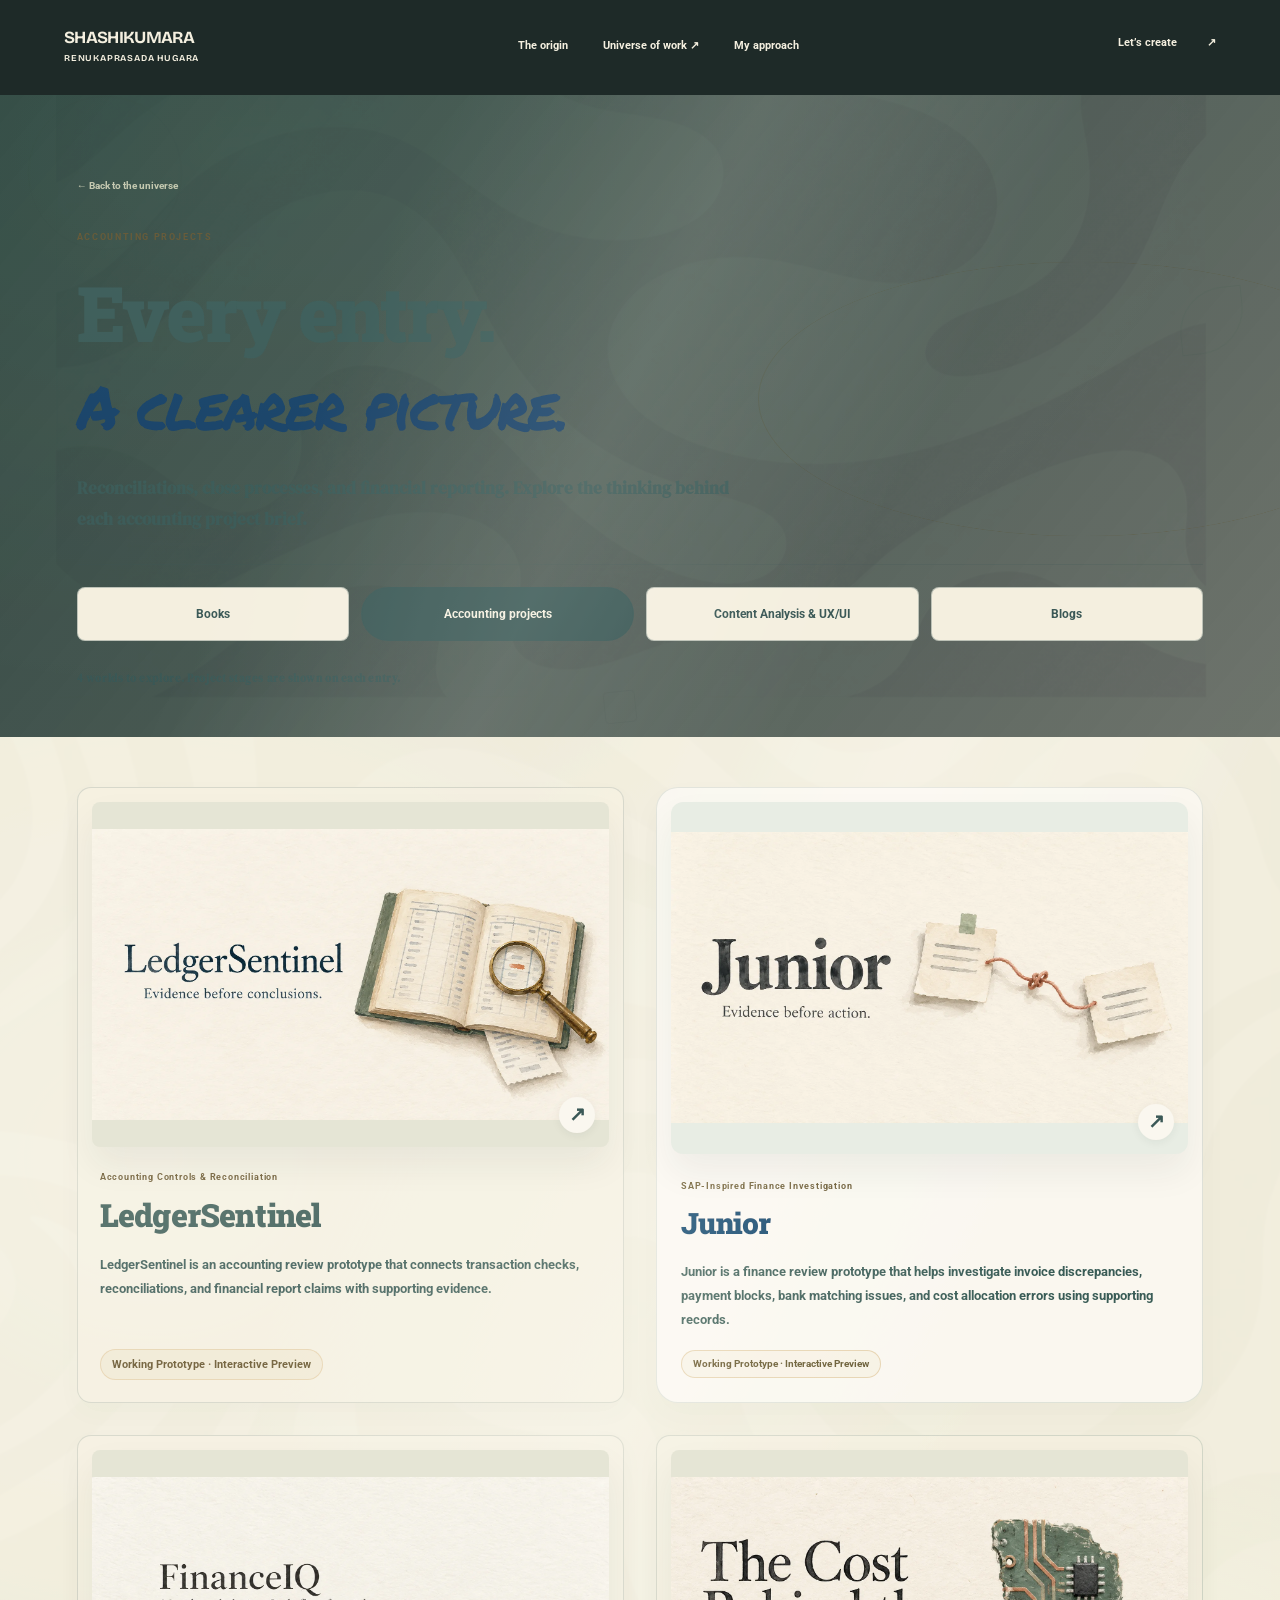
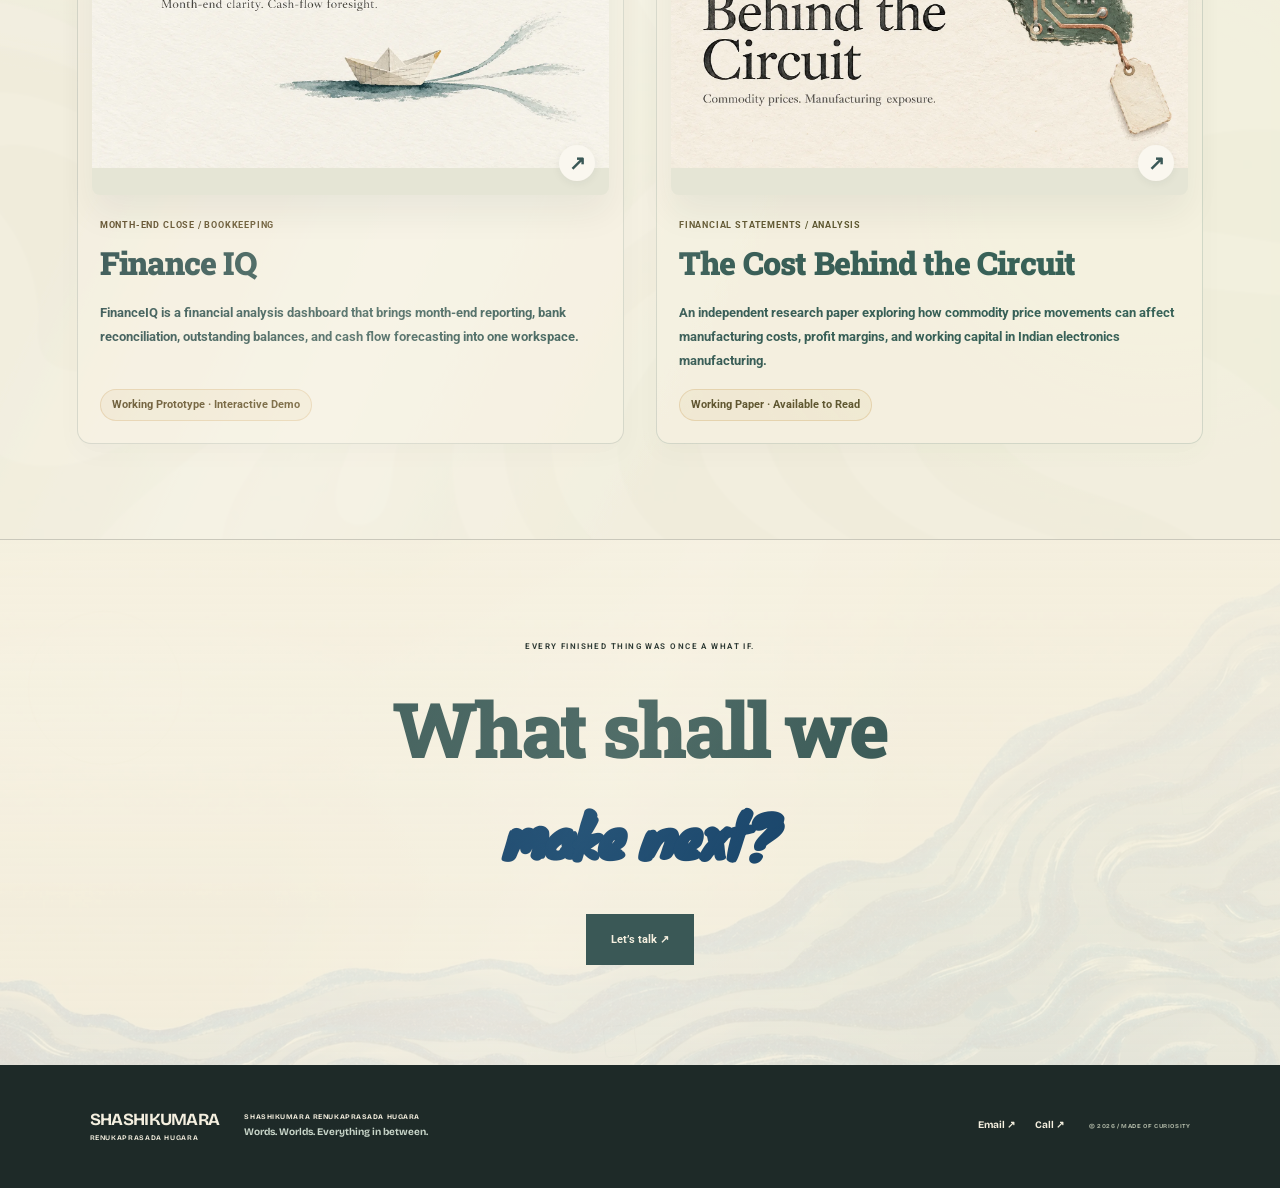
==== commit 864b9f69: "Add files via upload" ====
--- a/accounting.html
+++ b/accounting.html
@@ -1,9 +1,9 @@
-<!doctype html><html lang="en"><head><meta charset="utf-8"><meta name="viewport" content="width=device-width,initial-scale=1"><title>Accounting projects | Universe of Work | SHASHIKUMARA RENUKAPRASADA HUGARA</title><meta name="description" content="Accounting project briefs by SHASHIKUMARA RENUKAPRASADA HUGARA: bank reconciliation, month-end close, and financial statement analysis."><meta name="theme-color" content="#12282b"><meta property="og:title" content="Accounting Projects | SHASHIKUMARA RENUKAPRASADA HUGARA"><meta property="og:description" content="Stories, considered experiences, and a curious perspective. Explore the work of SHASHIKUMARA RENUKAPRASADA HUGARA."><meta property="og:type" content="website"><link rel="icon" href="assets/mark.svg" type="image/svg+xml"><link rel="stylesheet" href="style.css?v=38"><link rel="stylesheet" href="revision.css?v=38"><link rel="stylesheet" href="immersive.css?v=38"><link rel="stylesheet" href="cinematic.css?v=38"><link rel="stylesheet" href="art-direction.css?v=38"><link rel="preload" href="assets/Knewave-Regular.ttf" as="font" type="font/ttf" crossorigin><script src="data.js?v=38" defer></script><script src="app.js?v=38" defer></script><script src="immersive.js?v=38" defer></script><script src="cinematic.js?v=38" defer></script><script src="art-direction.js?v=38" defer></script><script type="application/ld+json">{"@context":"https://schema.org","@type":"Person","name":"Shashikumara Renukaprasada Hugara","email":"shashikumarrh9945@gmail.com","telephone":"+917338044553","address":{"@type":"PostalAddress","addressRegion":"Karnataka","addressCountry":"IN"},"knowsAbout":["Writing","Product design","Data analytics"]}</script><link rel="stylesheet" href="drift.css?v=38"><script src="drift.js?v=38" defer></script><link rel="stylesheet" href="requested-type.css?v=38"><link rel="stylesheet" href="responsive.css?v=38"><link rel="stylesheet" href="entry.css?v=38"><script src="page-motion.js?v=38" defer></script><link rel="stylesheet" href="accounting.css?v=38"><link rel="stylesheet" href="final-polish.css?v=38"></head><body data-view="work" data-default-realm="accounting" class="accounting-page">
+<!doctype html><html lang="en"><head><meta charset="utf-8"><meta name="viewport" content="width=device-width,initial-scale=1"><title>Accounting projects | Universe of Work | SHASHIKUMARA RENUKAPRASADA HUGARA</title><meta name="description" content="Accounting project briefs by SHASHIKUMARA RENUKAPRASADA HUGARA: bank reconciliation, month-end close, and financial statement analysis."><meta name="theme-color" content="#12282b"><meta property="og:title" content="Accounting Projects | SHASHIKUMARA RENUKAPRASADA HUGARA"><meta property="og:description" content="Stories, considered experiences, and a curious perspective. Explore the work of SHASHIKUMARA RENUKAPRASADA HUGARA."><meta property="og:type" content="website"><link rel="icon" href="assets/mark.svg" type="image/svg+xml"><link rel="stylesheet" href="style.css?v=41"><link rel="stylesheet" href="revision.css?v=41"><link rel="stylesheet" href="immersive.css?v=41"><link rel="stylesheet" href="cinematic.css?v=41"><link rel="stylesheet" href="art-direction.css?v=41"><link rel="preload" href="assets/Knewave-Regular.ttf" as="font" type="font/ttf" crossorigin><script src="data.js?v=41" defer></script><script src="app.js?v=41" defer></script><script src="immersive.js?v=41" defer></script><script src="cinematic.js?v=41" defer></script><script src="art-direction.js?v=41" defer></script><script type="application/ld+json">{"@context":"https://schema.org","@type":"Person","name":"Shashikumara Renukaprasada Hugara","email":"shashikumarrh9945@gmail.com","telephone":"+917338044553","address":{"@type":"PostalAddress","addressRegion":"Karnataka","addressCountry":"IN"},"knowsAbout":["Writing","Product design","Data analytics"]}</script><link rel="stylesheet" href="drift.css?v=41"><script src="drift.js?v=41" defer></script><link rel="stylesheet" href="requested-type.css?v=41"><link rel="stylesheet" href="responsive.css?v=41"><link rel="stylesheet" href="entry.css?v=41"><script src="page-motion.js?v=41" defer></script><link rel="stylesheet" href="accounting.css?v=41"><link rel="stylesheet" href="final-polish.css?v=41"><link rel="stylesheet" href="depth-scenes.css?v=41"><script src="depth-scenes.js?v=41" defer></script></head><body data-view="work" data-default-realm="accounting" class="accounting-page">
 <div class="journey-progress" aria-hidden="true"><i></i></div><a class="skip" href="#main">Skip to content</a>
 <header class="navigation"><a class="brand personal-brand" href="./" aria-label="Shashikumara home"><span>SHASHIKUMARA</span><span>RENUKAPRASADA HUGARA</span></a><nav aria-label="Main navigation"><a href="./#origin">The origin</a><a href="work.html">Universe of work <span aria-hidden="true">↗</span></a><a href="./#gallery">My approach</a></nav><a class="nav-contact" href="mailto:shashikumarrh9945@gmail.com">Let’s create <span aria-hidden="true">↗</span></a><button class="menu-toggle" aria-label="Open navigation" aria-expanded="false">☰</button></header>
 <main id="main">
 <div id="home-view" hidden>
-<section class="threshold personal-hero" aria-labelledby="hero-title"><div class="background-scene"><div class="background-layer hero-wave" data-image="waves" style="background-image:url(assets/blue-waves.webp)"></div><div class="background-layer hero-sun" data-image="sun" style="background-image:url(assets/blue-circle-transparent.webp)"></div><div class="hero-paper"></div><div class="sea-swell swell-a" aria-hidden="true"></div><div class="sea-swell swell-b" aria-hidden="true"></div><div class="sea-swell swell-c" aria-hidden="true"></div></div><div class="hero-topline"><span>THE CREATIVE PRACTICE OF</span><span>KARNATAKA, INDIA / OPEN TO POSSIBILITIES</span></div><div class="hero-title-wrap"><p class="eyebrow" data-text="heroEyebrow"></p><h1 id="hero-title"><span data-text="heroLine"></span><em data-text="heroItalic"></em></h1><p class="hero-note" data-text="heroNote"></p><div class="hero-actions"><a class="button" href="work.html">Explore my work <span aria-hidden="true">↗</span></a><a class="hero-about" href="#origin">The person behind it →</a></div></div><div class="hero-margin-note">WORDS. WORLDS.<br>EVERYTHING IN BETWEEN.</div><div class="hero-bottom"><p>A PERSONAL SPACE FOR IDEAS WITH PURPOSE.</p><button id="motion" aria-pressed="false">Pause motion Ⅱ</button><span>SCROLL TO DISCOVER ↓</span></div></section>
+<section class="threshold personal-hero" aria-labelledby="hero-title"><div class="background-scene"><div class="background-layer hero-wave" data-image="waves" style="background-image:url(assets/blue-waves.webp)"></div><div class="background-layer hero-sun" data-image="sun" style="background-image:url(assets/blue-circle-transparent.webp)"></div><div class="hero-paper"></div><div class="sea-swell swell-a" aria-hidden="true"></div><div class="sea-swell swell-b" aria-hidden="true"></div><div class="sea-swell swell-c" aria-hidden="true"></div></div><div class="hero-topline"><span>THE CREATIVE PRACTICE OF</span><span>KARNATAKA, INDIA / OPEN TO POSSIBILITIES</span></div><div class="hero-title-wrap"><p class="eyebrow" data-text="heroEyebrow"></p><h1 id="hero-title"><span data-text="heroLine"></span><em data-text="heroItalic"></em></h1><p class="hero-note" data-text="heroNote"></p><div class="hero-actions"><a class="button" href="work.html">Explore my work <span aria-hidden="true">↗</span></a><a class="hero-about" href="#origin">The person behind it →</a></div></div><div class="hero-margin-note">WORDS. WORLDS.<br>EVERYTHING IN BETWEEN.</div><div class="hero-bottom"><p>A PERSONAL SPACE FOR IDEAS WITH PURPOSE.</p><span>SCROLL TO DISCOVER ↓</span></div></section>
 <div id="sections">
 <section id="origin" class="origin section" data-section="origin"><div class="section-label"><span>01 / THE ORIGIN</span><span>ABOUT ME</span></div><div class="origin-grid"><figure class="portrait-composition reveal"><div class="portrait-disc"></div><div class="portrait-dream" aria-hidden="true"></div><div class="portrait-gloss" aria-hidden="true"></div><div class="portrait-prism" aria-hidden="true"></div><div class="portrait-aura" aria-hidden="true"></div><div class="portrait-screen-shade" aria-hidden="true"></div><div class="portrait-screen-glow" aria-hidden="true"></div><span class="portrait-coordinate" aria-hidden="true">STILL CURIOUS.<br>ALWAYS BECOMING.</span><div class="portrait-orbit orbit-a" aria-hidden="true"></div><div class="portrait-orbit orbit-b" aria-hidden="true"></div><span class="portrait-satellite satellite-a" aria-hidden="true">✳</span><picture class="portrait-responsive"><img data-image="portrait" src="assets/about-preview.webp" alt="Portrait of SHASHIKUMARA RENUKAPRASADA HUGARA" width="1733" height="907" loading="lazy"></picture><figcaption>SHASHIKUMARA RENUKAPRASADA HUGARA</figcaption></figure><div class="origin-copy reveal"><span class="origin-side-note" aria-hidden="true">STORIES. DESIGN. DISCOVERY.</span><p class="tiny">SHASHIKUMARA RENUKAPRASADA HUGARA / THE PERSON BEHIND THE WORLDS</p><h2 data-text="originTitle">One person.<br>Many possible worlds.</h2><p data-text="originBody"></p><p data-text="originSecond"></p><div class="signature">SHASHIKUMARA RENUKAPRASADA HUGARA</div></div></div></section>
 <section id="portals" class="portals section" data-section="portals"><div class="scene-motes" aria-hidden="true"><i></i><i></i><i></i></div><div class="background-layer portal-scenery" data-image="categoryCanopy" style="background-image:url(assets/canopy-final.webp)" aria-hidden="true"></div><div class="section-label"><span>02 / CHOOSE A REALM</span><span>DIFFERENT DOORS. THE SAME CURIOSITY.</span></div><div class="portals-intro reveal"><h2>Where shall we<br><em>wander next?</em></h2><p>Some doors open into stories.<br>Some open into things that could exist.<br>Choose the one that calls to you.</p></div><div class="portal-grid"><a class="portal portal-words reveal" href="books.html"><span class="portal-no">01 /</span><span class="portal-glyph" aria-hidden="true">Aa</span><div><small>WORDS THAT STAY</small><h3>The book realm</h3><p>Fiction, plays, and human possibilities.</p></div><span class="portal-arrow" aria-hidden="true">↗</span></a><a class="portal portal-accounting reveal" href="accounting.html"><span class="portal-no">02 /</span><span class="portal-glyph" aria-hidden="true">≋</span><div><small>DETAILS THAT ADD UP</small><h3>The accounting realm</h3><p>Reconciliations, reporting, and financial clarity.</p></div><span class="portal-arrow" aria-hidden="true">↗</span></a><a class="portal portal-products reveal" href="content-analysis.html"><span class="portal-no">03 /</span><span class="portal-glyph" aria-hidden="true">↗</span><div><small>IDEAS GIVEN FORM</small><h3>Content & UX/UI</h3><p>Experiences imagined with purpose.</p></div><span class="portal-arrow" aria-hidden="true">↗</span></a><a class="portal portal-data reveal" href="blogs.html"><span class="portal-no">04 /</span><span class="portal-glyph" aria-hidden="true">▥</span><div><small>THOUGHTS WORTH SHARING</small><h3>The blog realm</h3><p>Essays, observations, and ideas to stay with.</p></div><span class="portal-arrow" aria-hidden="true">↗</span></a></div></section>
--- a/depth-scenes.css
+++ b/depth-scenes.css
@@ -0,0 +1,6 @@
+/* Gentle, single reveals. No additional photo layers or travelling disk. */
+html:not(.owner-edit-session) .studio-launch,html:not(.owner-edit-session) #studio-open,html:not(.owner-edit-session) #category-edit-open,html:not(.owner-edit-session) #accounting-edit-open,html:not(.owner-edit-session) #studio{display:none!important}
+.origin .portrait-composition{translate:none!important;transform:none!important;animation:none!important}
+.origin .portrait-composition img{translate:none!important;transform:none!important;animation:none!important}
+.origin .portrait-dream,.origin .portrait-prism,.origin .portrait-aura,.origin .portrait-orbit,.origin .portrait-satellite,.origin .portrait-gloss,.origin .portrait-screen-glow{display:none!important}
+.personal-hero .hero-sun{animation:none!important;transform:none!important;translate:none!important}
